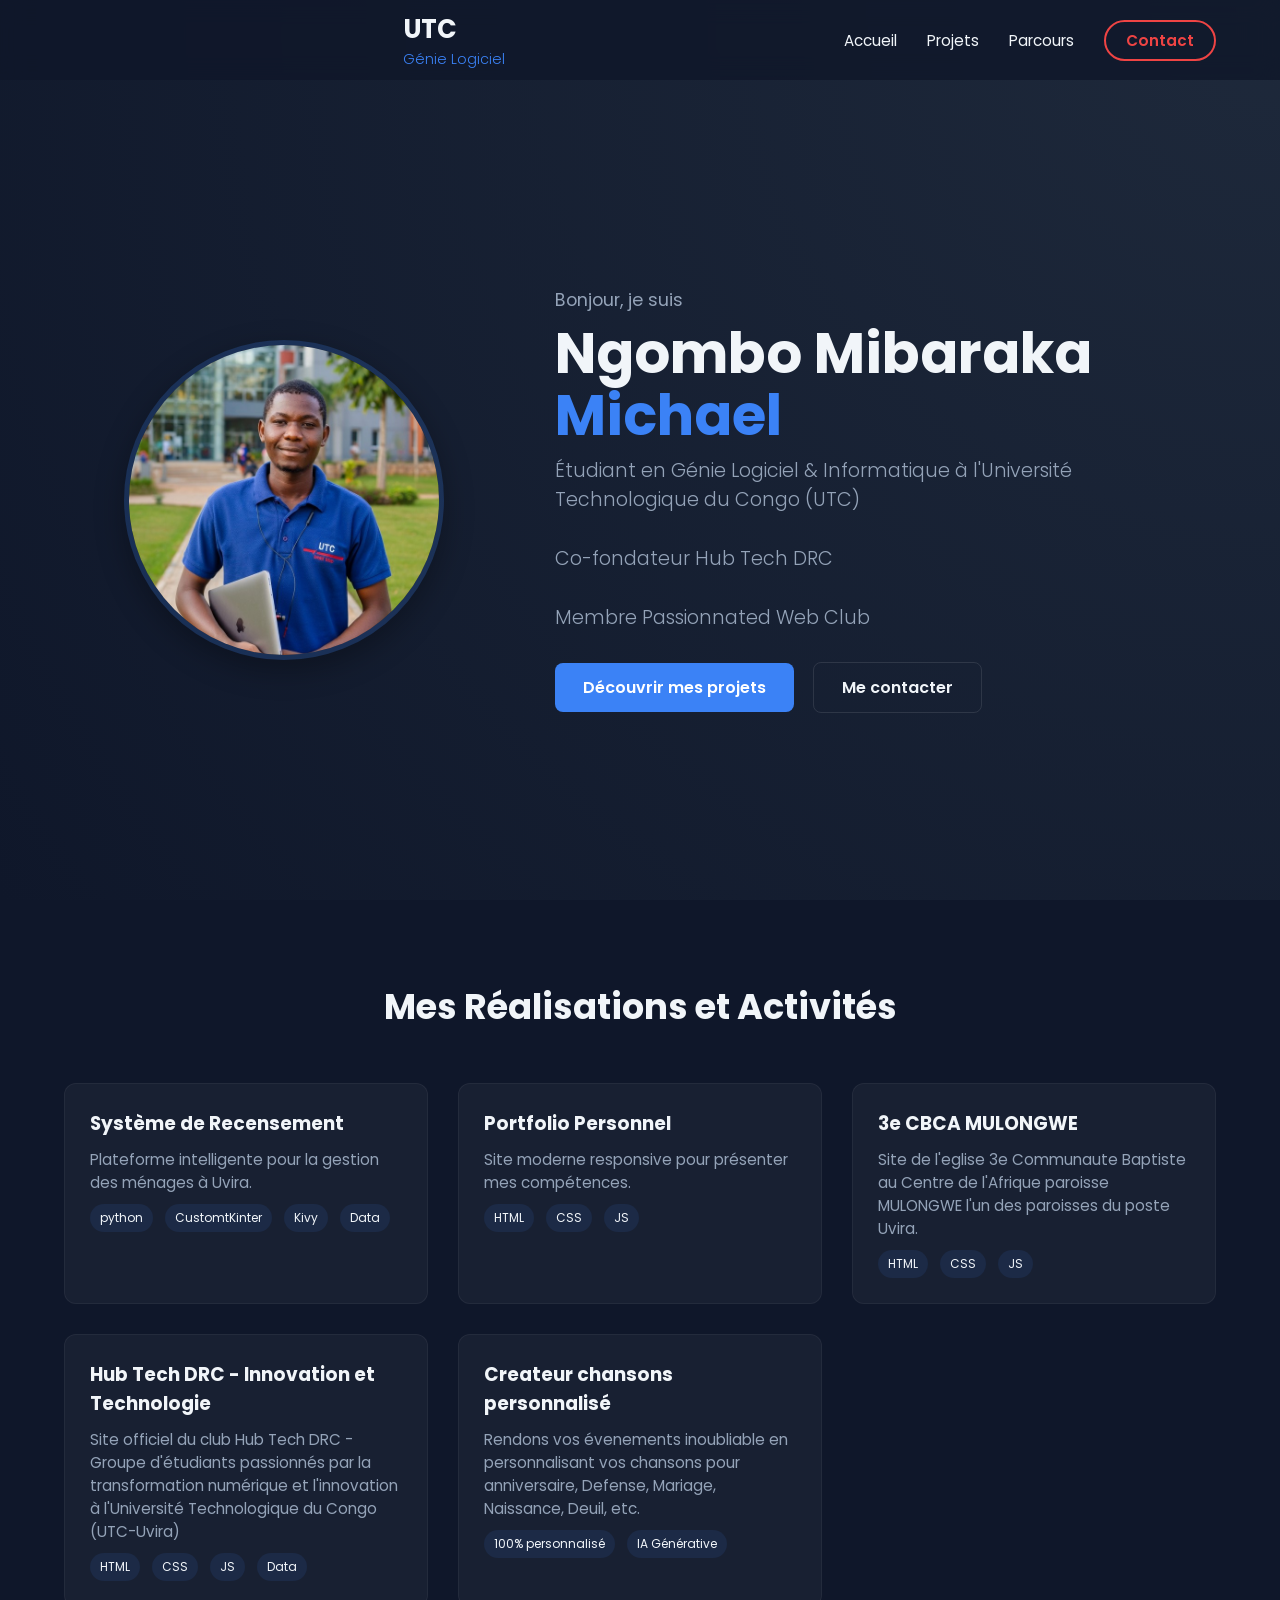
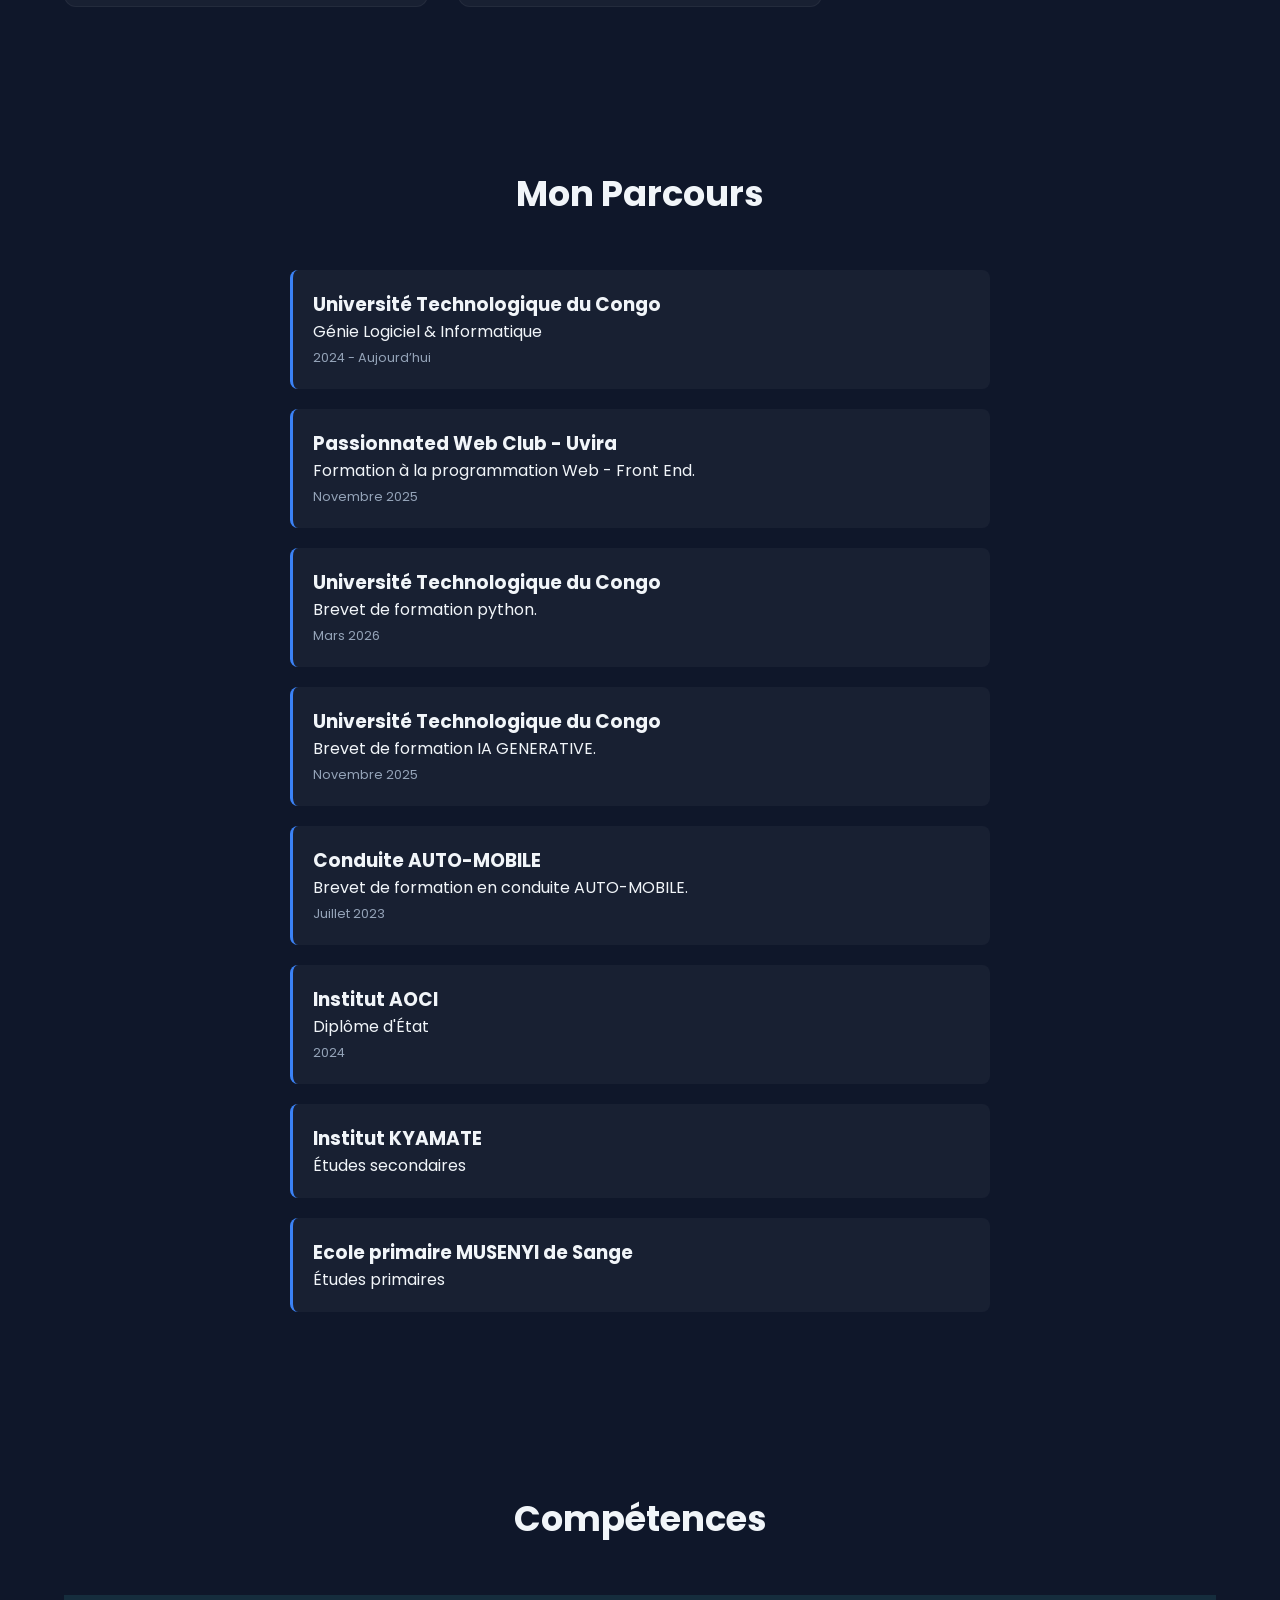
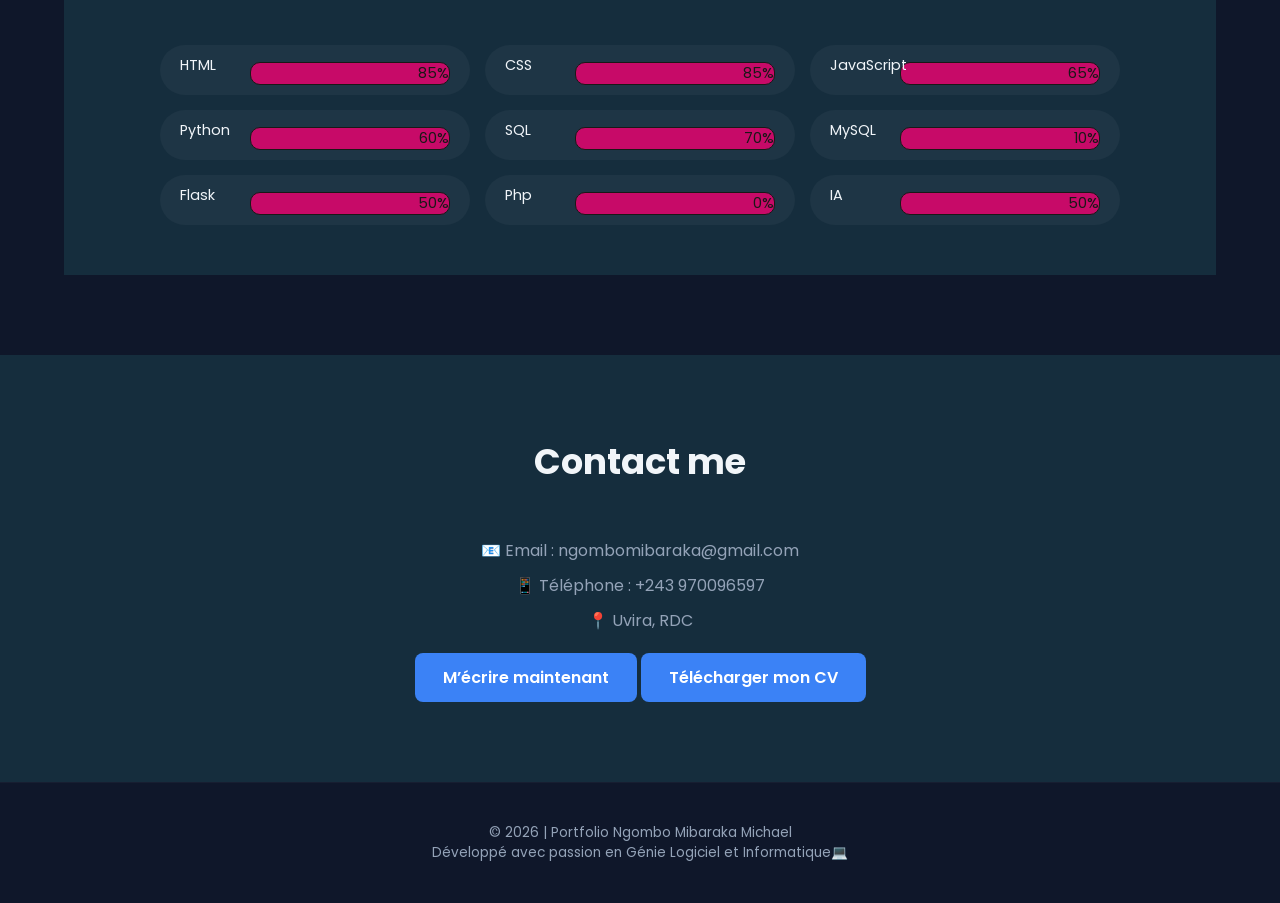
==== index.html @ a678a6ec "Premier commit" ====
<!DOCTYPE html>
<html lang="fr">
<head>
    <meta charset="UTF-8">
    <meta name="viewport" content="width=device-width, initial-scale=1.0">
    <title>Portfolio | Ngombo Mibaraka Michael</title>
    <link href="https://fonts.googleapis.com/css2?family=Poppins:wght@300;400;600;700&display=swap" rel="stylesheet">
    <link rel="stylesheet" href="style.css">
</head>
<body>

    <nav class="navbar">
        <div class="menu-toggle" id="mobile-menu">
            <span class="bar"></span>
            <span class="bar"></span>
            <span class="bar"></span>
        </div>

        <div class="logo">
            UTC <span class="logo-sub">Génie Logiciel</span>
        </div>

        <ul class="nav-links" id="nav-links">
            <li><a href="#accueil">Accueil</a></li>
            <li><a href="#projets">Projets</a></li>
            <li><a href="#parcours">Parcours</a></li>
            <li><a href="#contact" class="btn-contact-nav">Contact</a></li>
        </ul>
    </nav>

    <header id="accueil" class="hero">
        <div class="hero-container">
            <div class="hero-photo-container">
                <img src="image/image[1].jpg" alt="Ngombo Mibaraka Michael" class="hero-photo">
            </div>
            
            <div class="hero-text">
                <span class="greeting">Bonjour, je suis</span>
                <h1>Ngombo Mibaraka <span class="highlight">Michael</span></h1>
                <p>Étudiant en Génie Logiciel & Informatique à l'Université Technologique du Congo (UTC)</p>
                <p>Co-fondateur Hub Tech DRC</p>
                <p>Membre Passionnated Web Club</p>

                <div class="hero-btns">
                    <a href="#projets" class="btn-primary">Découvrir mes projets</a>
                    <a href="#contact" class="btn-secondary">Me contacter</a>
                </div>
            </div>
        </div>
    </header>

        <!-- Main ou cors des informations personnelle -->
    <main>
        <!-- PROJETS -->
        <section id="projets" class="section">
            <h2 class="section-title">Mes Réalisations et Activités</h2>

            <div class="projects-grid">

                <div class="project-card">
                    <h3>Système de Recensement</h3>
                    <p>Plateforme intelligente pour la gestion des ménages à Uvira.</p>
                    <span class="tag">python</span>
                    <span class="tag">CustomtKinter</span>
                    <span class="tag">Kivy</span>
                    <span class="tag">Data</span>
                </div>

                <div class="project-card">
                    <h3>Portfolio Personnel</h3>
                    <p>Site moderne responsive pour présenter mes compétences.</p>
                    <span class="tag">HTML</span>
                    <span class="tag">CSS</span>
                     <span class="tag">JS</span>
                </div>

                <div class="project-card">
                    <h3>3e CBCA MULONGWE</h3>
                    <p>Site de l'eglise 3e Communaute Baptiste au Centre de l'Afrique paroisse MULONGWE l'un des paroisses du poste Uvira.</p>
                    <span class="tag">HTML</span>
                    <span class="tag">CSS</span>
                    <span class="tag">JS</span>
                </div>

                <div class="project-card">
                    <h3>Hub Tech DRC - Innovation et Technologie</h3>
                    <p>Site officiel du club Hub Tech DRC - Groupe d'étudiants passionnés par la transformation numérique et l'innovation à l'Université Technologique du Congo (UTC-Uvira)</p>
                    <span class="tag">HTML</span>
                    <span class="tag">CSS</span>
                    <span class="tag">JS</span>
                    <span class="tag">Data</span>
                </div>

                <div class="project-card">
                    <h3>Createur chansons personnalisé</h3>
                    <p>Rendons vos évenements inoubliable en personnalisant vos chansons pour anniversaire, Defense, Mariage, Naissance, Deuil, etc.</p>
                    <span class="tag">100% personnalisé</span>
                    <span class="tag">IA Générative</span>
                </div>

            </div>
        </section>

        <!-- PARCOURS -->
        <section id="parcours" class="section">
            <h2 class="section-title">Mon Parcours</h2>

            <div class="timeline">

                <div class="timeline-item">
                    <h3>Université Technologique du Congo</h3>
                    <p>Génie Logiciel & Informatique</p>
                    <span>2024 - Aujourd’hui</span>
                </div>

                <div class="timeline-item">
                    <h3>Passionnated Web Club - Uvira</h3>
                    <p>Formation à la programmation Web - Front End. </p>
                    <span>Novembre 2025</span>
                </div>

                <div class="timeline-item">
                    <h3>Université Technologique du Congo</h3>
                    <p>Brevet de formation python.</p>
                     <span>Mars 2026</span>
                </div>

                <div class="timeline-item">
                    <h3>Université Technologique du Congo</h3>
                    <p>Brevet de formation IA GENERATIVE. </p>
                    <span>Novembre 2025</span>
                </div>

                <div class="timeline-item">
                    <h3>Conduite AUTO-MOBILE</h3>
                    <p>Brevet de formation en conduite AUTO-MOBILE.</p>
                    <span>Juillet 2023</span>
                </div>

                <div class="timeline-item">
                    <h3>Institut AOCI</h3>
                    <p>Diplôme d'État</p>
                    <span>2024</span>
                </div>

                <div class="timeline-item">
                    <h3>Institut KYAMATE</h3>
                    <p>Études secondaires</p>
                </div>

                <div class="timeline-item">
                    <h3>Ecole primaire MUSENYI de Sange</h3>
                    <p>Études primaires</p>
                </div>

            </div>
        </section>

        <!-- COMPETENCES -->
        <section class="section">
            <h2 class="section-title">Compétences</h2>

            <div class="skills-container" style="background-color: #152d3d; padding: 50px;">

                <div class="skill">
                    HTML
                    <p class="pourcent">85%</p>
                </div>
                <div class="skill">
                    CSS
                    <p class="pourcent">85%</p>
                </div>
                <div class="skill">
                    JavaScript
                    <p class="pourcent">65%</p>
                </div>
                <div class="skill">
                    Python
                    <p class="pourcent">60%</p>
                </div>
                <div class="skill">
                    SQL
                    <p class="pourcent">70%</p>
                </div>
                <div class="skill">
                    MySQL
                    <p class="pourcent">10%</p>
                </div>
                <div class="skill">
                    Flask
                    <p class="pourcent">50%</p>
                </div>
                <div class="skill">
                    Php
                    <p class="pourcent">0%</p>
                </div>
                <div class="skill">
                    IA
                    <p class="pourcent">50%</p>
                </div>

            </div>
        </section>

        <!-- CONTACT -->
        <section id="contact" class="section" style="background-color: #152d3d;">
            <h2 class="section-title">Contact me</h2>

            <div class="contact-container">
                <p>📧 Email : ngombomibaraka@gmail.com</p>
                <p>📱 Téléphone : +243 970096597</p>
                <p>📍 Uvira, RDC</p>

                <a href="ngombomibaraka@gmail.com" class="btn-primary">
                    M’écrire maintenant
                </a>
                <a href="#" class="btn-primary" style="margin: 10px 0 0 0;">
                    Télécharger mon CV
                </a>
            </div>
        </section>
    </main>

    <!-- Footer ou les pieds de la page -->
    
    <footer>
        <p>&copy; 2026 | Portfolio Ngombo Mibaraka Michael</p>
        <p>Développé avec passion en Génie Logiciel et Informatique💻</p>
    </footer>

    <script src="script.js">
        
    </script>

</body>
</html>
---- style.css ----
/* Palette de couleurs basée sur le bleu UTC de votre polo */
:root {
    --bg-dark: #0f172a;
    --primary: #3b82f6; /* Bleu vif UTC */
    --accent: #ef4444; /* Rouge UTC */	
    --text-main: #f1f5f9;
    --text-dim: #94a3b8;
    --card-bg: rgba(255, 255, 255, 0.04);
}

* {
    margin: 0;
    padding: 0;
    box-sizing: border-box;
    font-family: 'Poppins', sans-serif;
    scroll-behavior: smooth;
}

body {
    background-color: var(--bg-dark);
    color: var(--text-main);
    overflow-x: hidden;
}

/* --- NAVIGATION --- */
.navbar {
    display: flex;
    justify-content: space-between;
    align-items: center;
    padding: 20px 5%;
    background: rgba(15, 23, 42, 0.8);
    backdrop-filter: blur(12px);
    position: fixed;
    width: 100%;
    z-index: 1000;
    height: 80px;
}

.logo { 
    font-size: 1.6rem; 
    font-weight: 700; 
}
.logo-sub { 
    color: var(--primary); 
    font-size: 0.9rem; font-weight: 300; 
    display: block; 
}

.nav-links { 
    display: flex; 
    list-style: none; 
    gap: 30px; 
}
.nav-links a { 
    text-decoration: none; 
    color: var(--text-main); 
    font-size: 0.95rem; 
    transition: 0.3s; 
}
.nav-links a:hover { 
    color: var(--primary); 
}

.btn-contact-nav {
    background-color: transparent;
    border: 2px solid var(--accent);
    color: var(--accent) !important;
    padding: 8px 20px;
    border-radius: 50px;
    font-weight: 600;
}
.btn-contact-nav:hover { background-color: var(--accent); color: white !important; }

/* --- HERO SECTION --- */
.hero {
    height: 100vh;
    display: flex;
    align-items: center;
    justify-content: center;
    padding: 100px 5% 0 5%;
    background: radial-gradient(circle at top right, #1e293b, #0f172a);
}

.hero-container {
    display: flex;
    align-items: center;
    justify-content: space-between;
    gap: 50px;
    width: 100%;
    max-width: 1200px;
}

/* STYLE DE VOTRE PHOTO */
.hero-photo-container {
    flex: 1;
    display: flex;
    justify-content: center;
}

.hero-photo {
    width: 250px;
    height: 250px;
    border-radius: 50%; /* Image ronde */
    object-fit: cover; /* Recadre l'image correctement */
    border: 5px solid rgba(59, 130, 246, 0.2); /* Bordure bleu translucide */
    box-shadow: 0 10px 30px rgba(0, 0, 0, 0.3);
}

.hero-text { flex: 1.5; text-align: left; }
.greeting { color: var(--text-dim); font-size: 1.1rem; }
.hero h1 { font-size: 3rem; margin: 10px 0; line-height: 1.1; }
.highlight { color: var(--primary); }
.hero p { font-size: 1.2rem; color: var(--text-dim); margin-bottom: 30px; font-weight: 300; }

.btn-primary, .btn-secondary {
    padding: 12px 28px;
    border-radius: 8px;
    text-decoration: none;
    font-weight: 600;
    transition: 0.3s ease;
    display: inline-block;
}

.btn-primary { 
    background-color: var(--primary); 
    color: white; 
}
.btn-secondary { 
    border: 1px solid rgba(255, 255, 255, 0.1); 
    color: var(--text-main); 
    margin-left: 15px; 
}
/* Pour survoler le bouton */
.btn-primary:hover { 
    opacity: 0.9; 
    transform: translateY(-2px); 
}
.btn-secondary:hover{
    opacity: 0.9;
    transform: translateX(10px);
    background-color: #c70a68;
}

/* --- SECTION PROJETS --- */
.section { 
    padding: 80px 5%; 
}
.section-title { 
    text-align: center; 
    font-size: 2.2rem; 
    margin-bottom: 50px; 
}
.pourcent{
    border: 1px solid;
    color: #1a1817;
    background-color: #c70a68;
    text-align: end;
    border-radius: 10px;
    width: 200px;
    margin: -14px 0 0 70px;
}

.projects-grid { 
    display: grid; 
    gap: 30px; 
    grid-template-columns: repeat(auto-fit, minmax(300px, 1fr)); 
}

/* --- MEDIA QUERIES --- */

/* Ordinateur portable / Bureau (1024px +) */
@media screen and (min-width: 1024px) {
    .hero-photo { 
        width: 320px; 
        height: 320px; 
    }
    .hero h1 { 
        font-size: 3.5rem; 
    }
}

/* Mobile (max 768px) */
@media screen and (max-width: 768px) {
    .menu-toggle { 
        display: flex; 
        flex-direction: column; 
        gap: 5px; cursor: pointer; 
        order: -1; 
    } /* Hamburger à GAUCHE */
    .bar { 
        width: 25px; 
        height: 3px; 
        background-color: var(--primary); 
        transition: 0.3s; 
    }

    /* Animation Hamburger */
    .menu-toggle.is-active .bar:nth-child(2) { 
        opacity: 0; 
    }
    .menu-toggle.is-active .bar:nth-child(1) { 
        transform: translateY(8px) rotate(45deg); 
    }
    .menu-toggle.is-active .bar:nth-child(3) { 
        transform: translateY(-8px) rotate(-45deg); 
    }

    .nav-links {
        position: fixed;
        left: -100%; /* Cache le menu à gauche */
        top: 80px;
        flex-direction: column;
        background: rgba(15, 23, 42, 0.98);
        backdrop-filter: blur(15px);
        width: 80%;
        height: calc(100vh - 80px);
        padding: 50px;
        transition: 0.5s ease-in-out;
    }

    .nav-links.active { 
        left: 0; 
    }
    .nav-links li { 
        margin: 15px 0; 
    }
    .btn-contact-nav {
         border-radius: 8px; 
         width: 100%; 
        }

    /* Hero Responsive */
    .hero { 
        height: auto; 
        padding: 120px 5% 80px 5%; 
    }
    .hero-container { 
        flex-direction: column; 
        text-align: center; 
    }
    .hero-text { 
        text-align: center; 
    }
    .hero-photo { 
        width: 180px; 
        height: 180px; 
    }
    .hero h1 { 
        font-size: 2.2rem; 
    }
    .hero-btns { 
        display: flex; 
        flex-direction: column; 
        gap: 15px; 
    }
    .btn-secondary { 
        margin-left: 0; 
    }
}


/* --- PROJECTS --- */
.project-card {
    background: var(--card-bg);
    padding: 25px;
    border-radius: 12px;
    transition: 0.3s;
    border: 1px solid rgba(255,255,255,0.05);
}

.project-card:hover {
    transform: translateY(-5px);
    border-color: var(--primary);
}

.project-card h3 {
    margin-bottom: 10px;
}

.project-card p {
    color: var(--text-dim);
    font-size: 0.95rem;
}

.tag {
    display: inline-block;
    margin-top: 10px;
    margin-right: 8px;
    padding: 5px 10px;
    font-size: 0.75rem;
    background: rgba(59,130,246,0.1);
    border-radius: 20px;
}

/* --- TIMELINE --- */
.timeline {
    max-width: 700px;
    margin: auto;
}

.timeline-item {
    background: var(--card-bg);
    padding: 20px;
    border-left: 3px solid var(--primary);
    margin-bottom: 20px;
    border-radius: 8px;
}

.timeline-item span {
    font-size: 0.8rem;
    color: var(--text-dim);
}

/* --- SKILLS --- */
.skills-container {
    display: flex;
    flex-wrap: wrap;
    gap: 15px;
    justify-content: center;
}

.skill {
    padding: 10px 20px;
    background: var(--card-bg);
    border-radius: 30px;
    font-size: 0.9rem;
}

/* --- CONTACT --- */
.contact-container {
    text-align: center;
}

.contact-container p {
    margin-bottom: 10px;
    color: var(--text-dim);
}


footer { 
    text-align: center; 
    padding: 40px; 
    color: var(--text-dim); 
    border-top: 1px solid rgba(255, 255, 255, 0.03); 
    font-size: 0.85rem; }
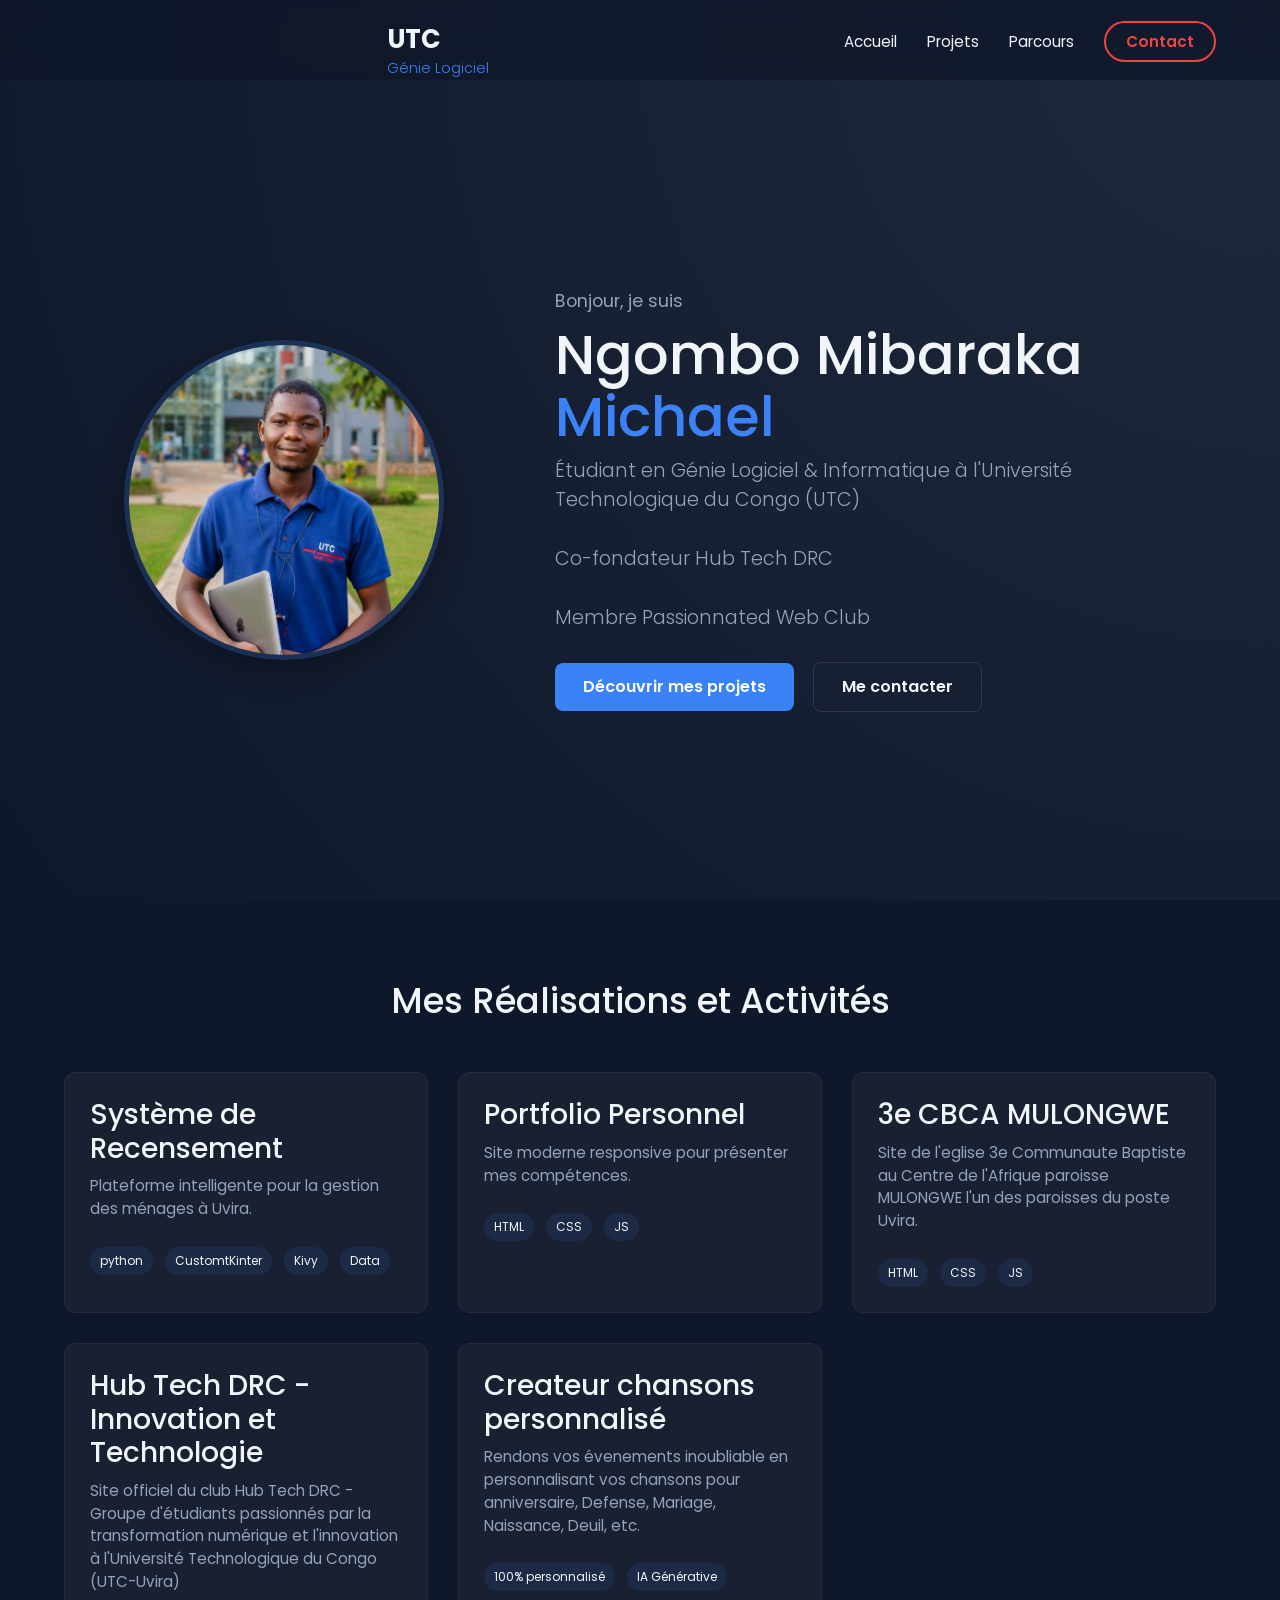
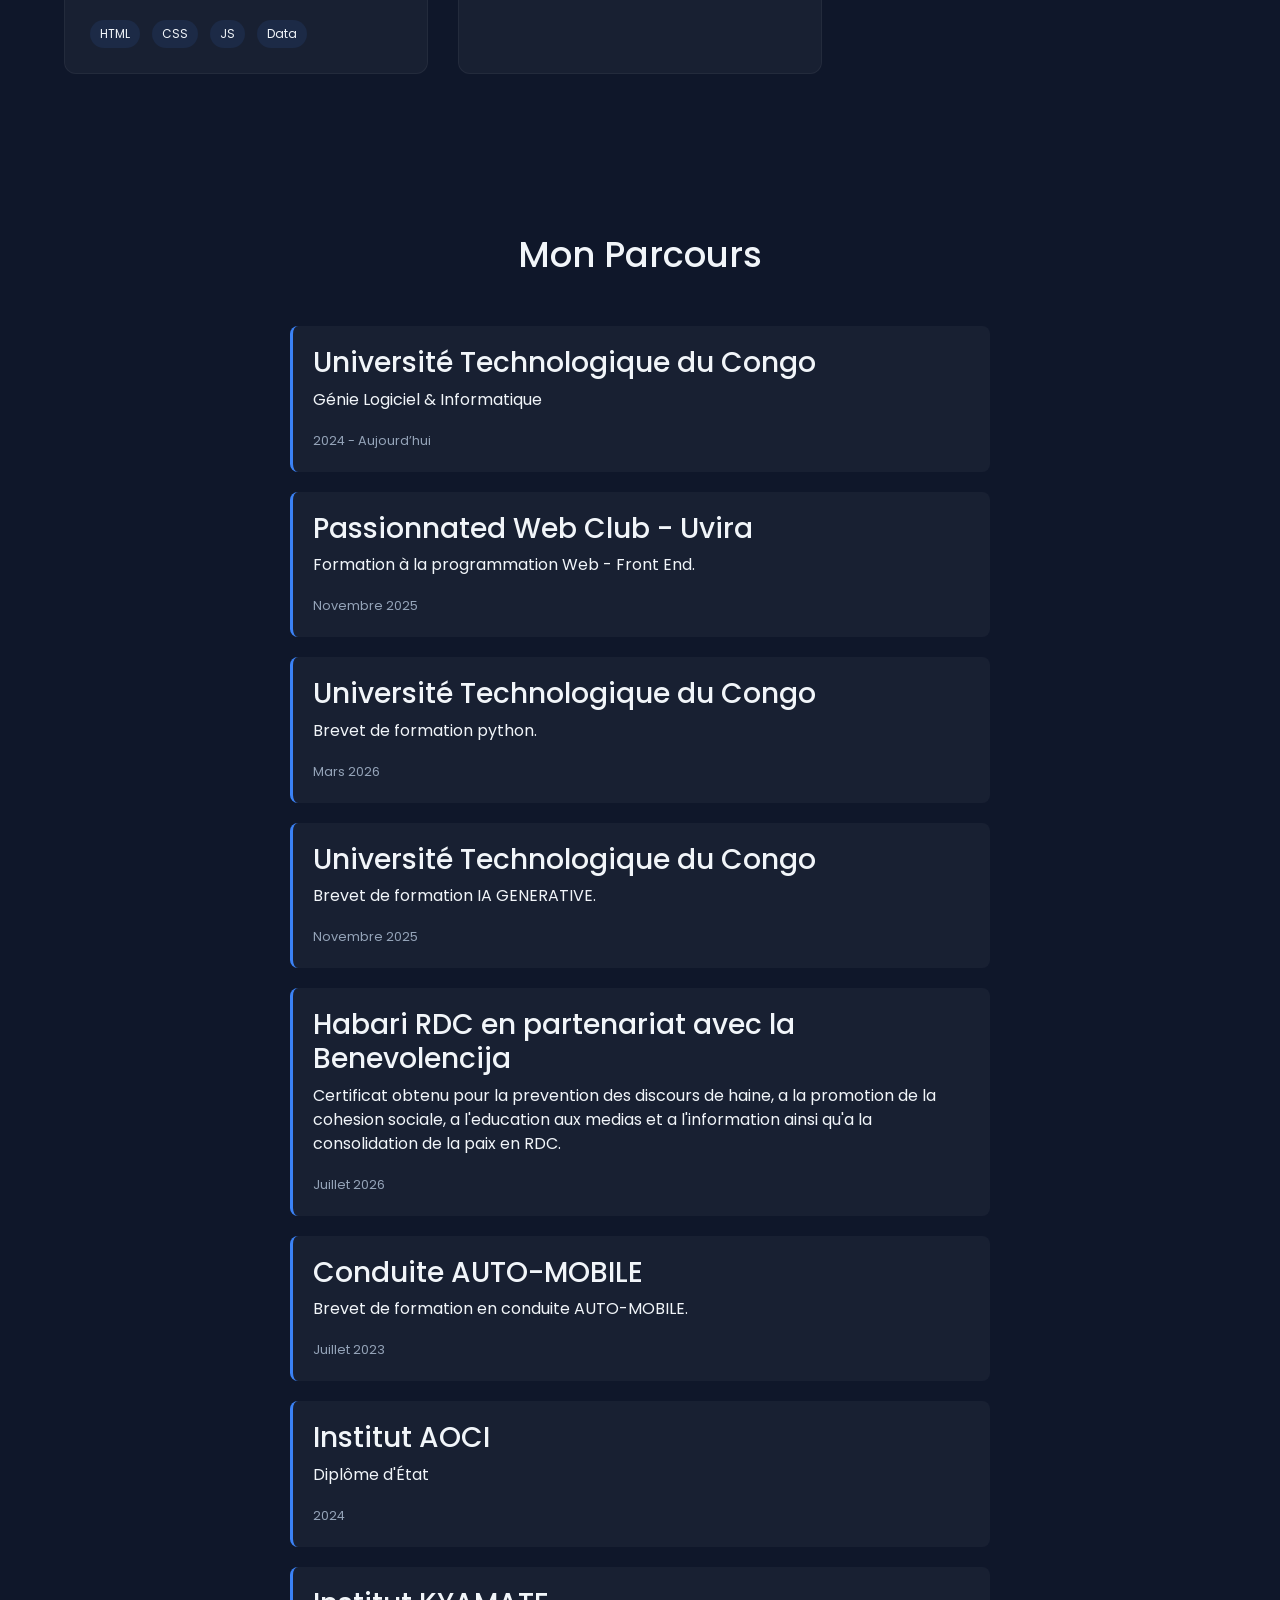
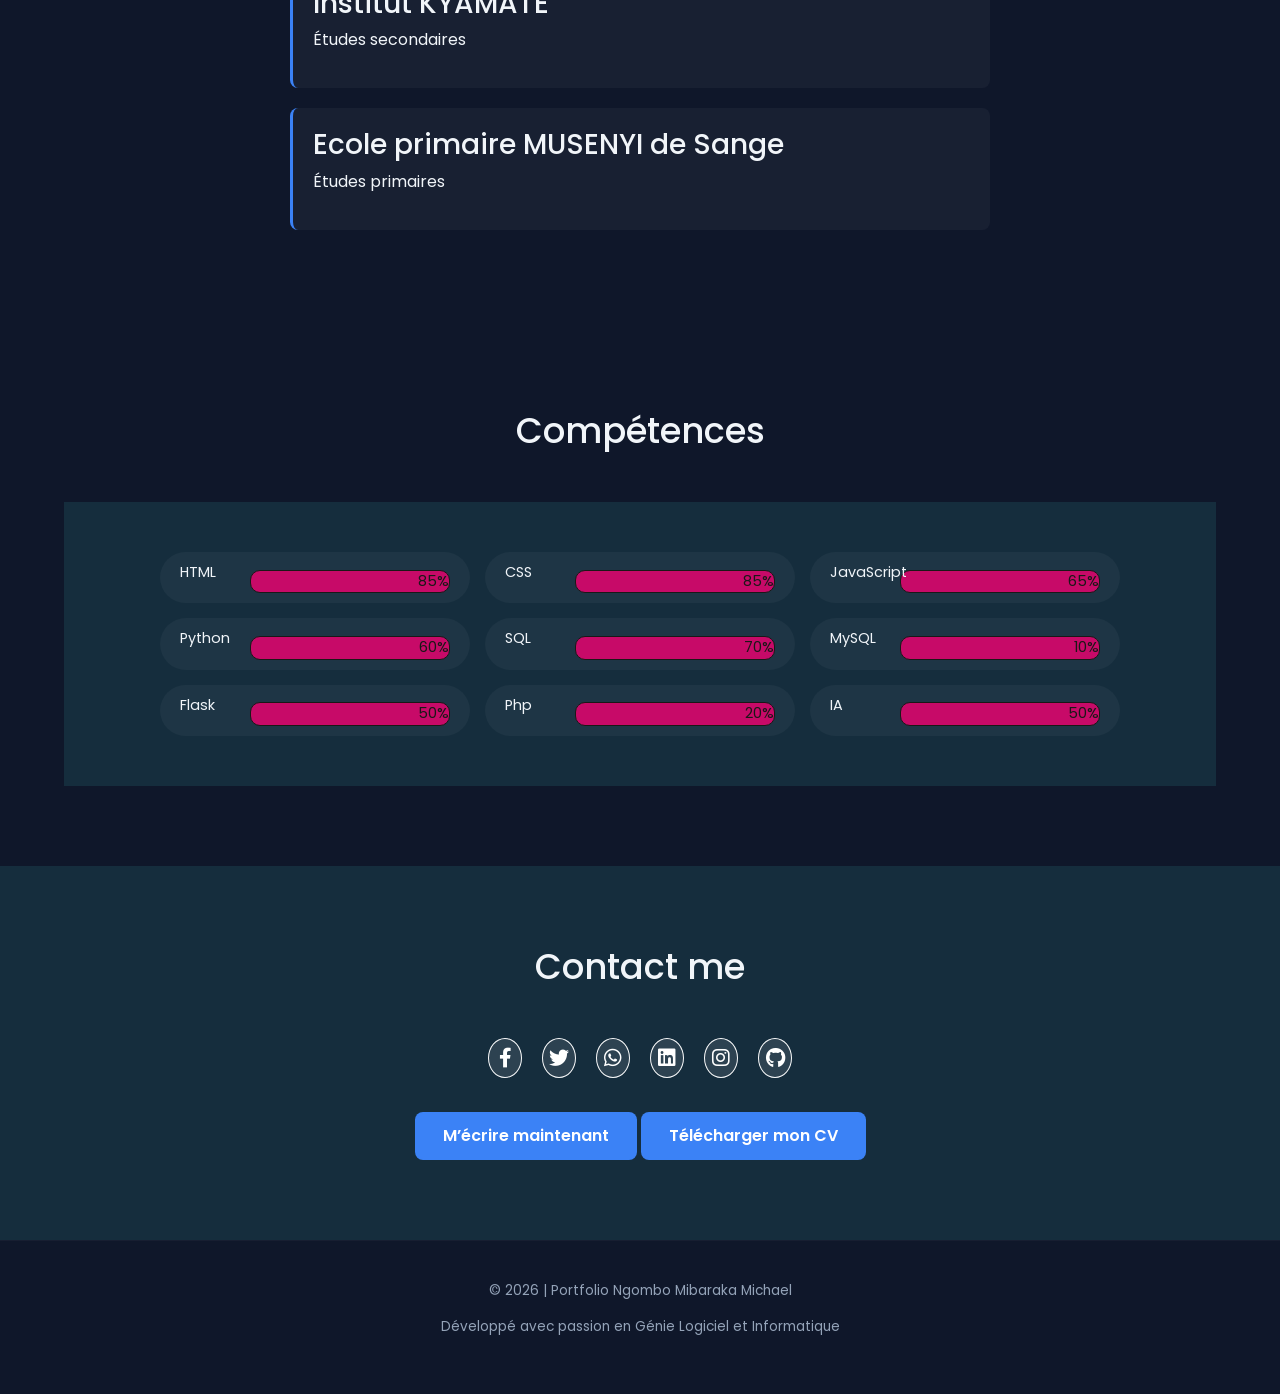
==== commit c3768ada: "amelioration de mon portfolio" ====
--- a/index.html
+++ b/index.html
@@ -1,236 +1,254 @@
-<!DOCTYPE html>
-<html lang="fr">
-<head>
-    <meta charset="UTF-8">
-    <meta name="viewport" content="width=device-width, initial-scale=1.0">
-    <title>Portfolio | Ngombo Mibaraka Michael</title>
-    <link href="https://fonts.googleapis.com/css2?family=Poppins:wght@300;400;600;700&display=swap" rel="stylesheet">
-    <link rel="stylesheet" href="style.css">
-</head>
-<body>
-
-    <nav class="navbar">
-        <div class="menu-toggle" id="mobile-menu">
-            <span class="bar"></span>
-            <span class="bar"></span>
-            <span class="bar"></span>
-        </div>
-
-        <div class="logo">
-            UTC <span class="logo-sub">Génie Logiciel</span>
-        </div>
-
-        <ul class="nav-links" id="nav-links">
-            <li><a href="#accueil">Accueil</a></li>
-            <li><a href="#projets">Projets</a></li>
-            <li><a href="#parcours">Parcours</a></li>
-            <li><a href="#contact" class="btn-contact-nav">Contact</a></li>
-        </ul>
-    </nav>
-
-    <header id="accueil" class="hero">
-        <div class="hero-container">
-            <div class="hero-photo-container">
-                <img src="image/image[1].jpg" alt="Ngombo Mibaraka Michael" class="hero-photo">
-            </div>
-            
-            <div class="hero-text">
-                <span class="greeting">Bonjour, je suis</span>
-                <h1>Ngombo Mibaraka <span class="highlight">Michael</span></h1>
-                <p>Étudiant en Génie Logiciel & Informatique à l'Université Technologique du Congo (UTC)</p>
-                <p>Co-fondateur Hub Tech DRC</p>
-                <p>Membre Passionnated Web Club</p>
-
-                <div class="hero-btns">
-                    <a href="#projets" class="btn-primary">Découvrir mes projets</a>
-                    <a href="#contact" class="btn-secondary">Me contacter</a>
-                </div>
-            </div>
-        </div>
-    </header>
-
-        <!-- Main ou cors des informations personnelle -->
-    <main>
-        <!-- PROJETS -->
-        <section id="projets" class="section">
-            <h2 class="section-title">Mes Réalisations et Activités</h2>
-
-            <div class="projects-grid">
-
-                <div class="project-card">
-                    <h3>Système de Recensement</h3>
-                    <p>Plateforme intelligente pour la gestion des ménages à Uvira.</p>
-                    <span class="tag">python</span>
-                    <span class="tag">CustomtKinter</span>
-                    <span class="tag">Kivy</span>
-                    <span class="tag">Data</span>
-                </div>
-
-                <div class="project-card">
-                    <h3>Portfolio Personnel</h3>
-                    <p>Site moderne responsive pour présenter mes compétences.</p>
-                    <span class="tag">HTML</span>
-                    <span class="tag">CSS</span>
-                     <span class="tag">JS</span>
-                </div>
-
-                <div class="project-card">
-                    <h3>3e CBCA MULONGWE</h3>
-                    <p>Site de l'eglise 3e Communaute Baptiste au Centre de l'Afrique paroisse MULONGWE l'un des paroisses du poste Uvira.</p>
-                    <span class="tag">HTML</span>
-                    <span class="tag">CSS</span>
-                    <span class="tag">JS</span>
-                </div>
-
-                <div class="project-card">
-                    <h3>Hub Tech DRC - Innovation et Technologie</h3>
-                    <p>Site officiel du club Hub Tech DRC - Groupe d'étudiants passionnés par la transformation numérique et l'innovation à l'Université Technologique du Congo (UTC-Uvira)</p>
-                    <span class="tag">HTML</span>
-                    <span class="tag">CSS</span>
-                    <span class="tag">JS</span>
-                    <span class="tag">Data</span>
-                </div>
-
-                <div class="project-card">
-                    <h3>Createur chansons personnalisé</h3>
-                    <p>Rendons vos évenements inoubliable en personnalisant vos chansons pour anniversaire, Defense, Mariage, Naissance, Deuil, etc.</p>
-                    <span class="tag">100% personnalisé</span>
-                    <span class="tag">IA Générative</span>
-                </div>
-
-            </div>
-        </section>
-
-        <!-- PARCOURS -->
-        <section id="parcours" class="section">
-            <h2 class="section-title">Mon Parcours</h2>
-
-            <div class="timeline">
-
-                <div class="timeline-item">
-                    <h3>Université Technologique du Congo</h3>
-                    <p>Génie Logiciel & Informatique</p>
-                    <span>2024 - Aujourd’hui</span>
-                </div>
-
-                <div class="timeline-item">
-                    <h3>Passionnated Web Club - Uvira</h3>
-                    <p>Formation à la programmation Web - Front End. </p>
-                    <span>Novembre 2025</span>
-                </div>
-
-                <div class="timeline-item">
-                    <h3>Université Technologique du Congo</h3>
-                    <p>Brevet de formation python.</p>
-                     <span>Mars 2026</span>
-                </div>
-
-                <div class="timeline-item">
-                    <h3>Université Technologique du Congo</h3>
-                    <p>Brevet de formation IA GENERATIVE. </p>
-                    <span>Novembre 2025</span>
-                </div>
-
-                <div class="timeline-item">
-                    <h3>Conduite AUTO-MOBILE</h3>
-                    <p>Brevet de formation en conduite AUTO-MOBILE.</p>
-                    <span>Juillet 2023</span>
-                </div>
-
-                <div class="timeline-item">
-                    <h3>Institut AOCI</h3>
-                    <p>Diplôme d'État</p>
-                    <span>2024</span>
-                </div>
-
-                <div class="timeline-item">
-                    <h3>Institut KYAMATE</h3>
-                    <p>Études secondaires</p>
-                </div>
-
-                <div class="timeline-item">
-                    <h3>Ecole primaire MUSENYI de Sange</h3>
-                    <p>Études primaires</p>
-                </div>
-
-            </div>
-        </section>
-
-        <!-- COMPETENCES -->
-        <section class="section">
-            <h2 class="section-title">Compétences</h2>
-
-            <div class="skills-container" style="background-color: #152d3d; padding: 50px;">
-
-                <div class="skill">
-                    HTML
-                    <p class="pourcent">85%</p>
-                </div>
-                <div class="skill">
-                    CSS
-                    <p class="pourcent">85%</p>
-                </div>
-                <div class="skill">
-                    JavaScript
-                    <p class="pourcent">65%</p>
-                </div>
-                <div class="skill">
-                    Python
-                    <p class="pourcent">60%</p>
-                </div>
-                <div class="skill">
-                    SQL
-                    <p class="pourcent">70%</p>
-                </div>
-                <div class="skill">
-                    MySQL
-                    <p class="pourcent">10%</p>
-                </div>
-                <div class="skill">
-                    Flask
-                    <p class="pourcent">50%</p>
-                </div>
-                <div class="skill">
-                    Php
-                    <p class="pourcent">0%</p>
-                </div>
-                <div class="skill">
-                    IA
-                    <p class="pourcent">50%</p>
-                </div>
-
-            </div>
-        </section>
-
-        <!-- CONTACT -->
-        <section id="contact" class="section" style="background-color: #152d3d;">
-            <h2 class="section-title">Contact me</h2>
-
-            <div class="contact-container">
-                <p>📧 Email : ngombomibaraka@gmail.com</p>
-                <p>📱 Téléphone : +243 970096597</p>
-                <p>📍 Uvira, RDC</p>
-
-                <a href="ngombomibaraka@gmail.com" class="btn-primary">
-                    M’écrire maintenant
-                </a>
-                <a href="#" class="btn-primary" style="margin: 10px 0 0 0;">
-                    Télécharger mon CV
-                </a>
-            </div>
-        </section>
-    </main>
-
-    <!-- Footer ou les pieds de la page -->
-    
-    <footer>
-        <p>&copy; 2026 | Portfolio Ngombo Mibaraka Michael</p>
-        <p>Développé avec passion en Génie Logiciel et Informatique💻</p>
-    </footer>
-
-    <script src="script.js">
-        
-    </script>
-
-</body>
+<!DOCTYPE html>
+<html lang="fr">
+<head>
+    <meta charset="UTF-8">
+    <meta name="viewport" content="width=device-width, initial-scale=1.0">
+    <title>Portfolio | Ngombo Mibaraka Michael</title>
+    <link href="https://cdn.jsdelivr.net/npm/bootstrap@5.3.0-alpha1/dist/css/bootstrap.min.css" rel="stylesheet">
+    <link rel="stylesheet" href="https://cdnjs.cloudflare.com/ajax/libs/font-awesome/6.0.0-beta3/css/all.min.css">
+    <link href="https://fonts.googleapis.com/css2?family=Poppins:wght@300;400;600;700&display=swap" rel="stylesheet">
+    <link rel="stylesheet" href="style.css">
+</head>
+<body>
+
+    <nav class="navbar">
+        <div class="menu-toggle" id="mobile-menu">
+            <span class="bar"></span>
+            <span class="bar"></span>
+            <span class="bar"></span>
+        </div>
+
+        <div class="logo">
+            UTC <span class="logo-sub">Génie Logiciel</span>
+        </div>
+
+        <ul class="nav-links" id="nav-links">
+            <li><a href="#accueil">Accueil</a></li>
+            <li><a href="#projets">Projets</a></li>
+            <li><a href="#parcours">Parcours</a></li>
+            <li><a href="#contact" class="btn-contact-nav">Contact</a></li>
+        </ul>
+    </nav>
+
+    <header id="accueil" class="hero">
+        <div class="hero-container">
+            <div class="hero-photo-container">
+                <img src="image/image[1].jpg" alt="Ngombo Mibaraka Michael" class="hero-photo">
+            </div>
+            
+            <div class="hero-text">
+                <span class="greeting">Bonjour, je suis</span>
+                <h1>Ngombo Mibaraka <span class="highlight">Michael</span></h1>
+                <p>Étudiant en Génie Logiciel & Informatique à l'Université Technologique du Congo (UTC)</p>
+                <p>Co-fondateur Hub Tech DRC</p>
+                <p>Membre Passionnated Web Club</p>
+
+                <div class="hero-btns">
+                    <a href="#projets" class="btn-primary">Découvrir mes projets</a>
+                    <a href="#contact" class="btn-secondary">Me contacter</a>
+                </div>
+            </div>
+        </div>
+    </header>
+
+        <!-- Main ou cors des informations personnelle -->
+    <main>
+        <!-- PROJETS -->
+        <section id="projets" class="section">
+            <h2 class="section-title">Mes Réalisations et Activités</h2>
+
+            <div class="projects-grid">
+
+                <div class="project-card">
+                    <h3>Système de Recensement</h3>
+                    <p>Plateforme intelligente pour la gestion des ménages à Uvira.</p>
+                    <span class="tag">python</span>
+                    <span class="tag">CustomtKinter</span>
+                    <span class="tag">Kivy</span>
+                    <span class="tag">Data</span>
+                </div>
+
+                <div class="project-card">
+                    <h3>Portfolio Personnel</h3>
+                    <p>Site moderne responsive pour présenter mes compétences.</p>
+                    <span class="tag">HTML</span>
+                    <span class="tag">CSS</span>
+                     <span class="tag">JS</span>
+                </div>
+
+                <div class="project-card">
+                    <h3>3e CBCA MULONGWE</h3>
+                    <p>Site de l'eglise 3e Communaute Baptiste au Centre de l'Afrique paroisse MULONGWE l'un des paroisses du poste Uvira.</p>
+                    <span class="tag">HTML</span>
+                    <span class="tag">CSS</span>
+                    <span class="tag">JS</span>
+                </div>
+
+                <div class="project-card">
+                    <h3>Hub Tech DRC - Innovation et Technologie</h3>
+                    <p>Site officiel du club Hub Tech DRC - Groupe d'étudiants passionnés par la transformation numérique et l'innovation à l'Université Technologique du Congo (UTC-Uvira)</p>
+                    <span class="tag">HTML</span>
+                    <span class="tag">CSS</span>
+                    <span class="tag">JS</span>
+                    <span class="tag">Data</span>
+                </div>
+
+                <div class="project-card">
+                    <h3>Createur chansons personnalisé</h3>
+                    <p>Rendons vos évenements inoubliable en personnalisant vos chansons pour anniversaire, Defense, Mariage, Naissance, Deuil, etc.</p>
+                    <span class="tag">100% personnalisé</span>
+                    <span class="tag">IA Générative</span>
+                </div>
+
+            </div>
+        </section>
+
+        <!-- PARCOURS -->
+        <section id="parcours" class="section">
+            <h2 class="section-title">Mon Parcours</h2>
+
+            <div class="timeline">
+
+                <div class="timeline-item">
+                    <h3>Université Technologique du Congo</h3>
+                    <p>Génie Logiciel & Informatique</p>
+                    <span>2024 - Aujourd’hui</span>
+                </div>
+
+                <div class="timeline-item">
+                    <h3>Passionnated Web Club - Uvira</h3>
+                    <p>Formation à la programmation Web - Front End. </p>
+                    <span>Novembre 2025</span>
+                </div>
+
+                <div class="timeline-item">
+                    <h3>Université Technologique du Congo</h3>
+                    <p>Brevet de formation python.</p>
+                     <span>Mars 2026</span>
+                </div>
+
+                <div class="timeline-item">
+                    <h3>Université Technologique du Congo</h3>
+                    <p>Brevet de formation IA GENERATIVE. </p>
+                    <span>Novembre 2025</span>
+                </div>
+
+                <div class="timeline-item">
+                    <h3>Habari RDC en partenariat avec la Benevolencija</h3>
+                    <p> Certificat obtenu pour la prevention des discours de haine, a la promotion de la cohesion sociale, a l'education aux medias et a l'information ainsi qu'a la consolidation de la paix en RDC.</p>
+                    <span>Juillet 2026</span>
+                </div>
+
+                <div class="timeline-item">
+                    <h3>Conduite AUTO-MOBILE</h3>
+                    <p>Brevet de formation en conduite AUTO-MOBILE.</p>
+                    <span>Juillet 2023</span>
+                </div>
+
+                <div class="timeline-item">
+                    <h3>Institut AOCI</h3>
+                    <p>Diplôme d'État</p>
+                    <span>2024</span>
+                </div>
+                
+
+                <div class="timeline-item">
+                    <h3>Institut KYAMATE</h3>
+                    <p>Études secondaires</p>
+                </div>
+
+                <div class="timeline-item">
+                    <h3>Ecole primaire MUSENYI de Sange</h3>
+                    <p>Études primaires</p>
+                </div>
+
+            </div>
+        </section>
+
+        <!-- COMPETENCES -->
+        <section class="section">
+            <h2 class="section-title">Compétences</h2>
+
+            <div class="skills-container" style="background-color: #152d3d; padding: 50px;">
+
+                <div class="skill">
+                    HTML
+                    <p class="pourcent">85%</p>
+                </div>
+                <div class="skill">
+                    CSS
+                    <p class="pourcent">85%</p>
+                </div>
+                <div class="skill">
+                    JavaScript
+                    <p class="pourcent">65%</p>
+                </div>
+                <div class="skill">
+                    Python
+                    <p class="pourcent">60%</p>
+                </div>
+                <div class="skill">
+                    SQL
+                    <p class="pourcent">70%</p>
+                </div>
+                <div class="skill">
+                    MySQL
+                    <p class="pourcent">10%</p>
+                </div>
+                <div class="skill">
+                    Flask
+                    <p class="pourcent">50%</p>
+                </div>
+                <div class="skill">
+                    Php
+                    <p class="pourcent">20%</p>
+                </div>
+                <div class="skill">
+                    IA
+                    <p class="pourcent">50%</p>
+                </div>
+
+            </div>
+        </section>
+
+        <!-- CONTACT -->
+        <section id="contact" class="section" style="background-color: #152d3d;">
+            <h2 class="section-title">Contact me</h2>
+
+            <div class="contact-container">
+                
+                <div class="footer-social">
+                    <a href="https://www.facebook.com/profile.php?id=61588190810548" class="btn btn-outline-light btn-lg rounded-circle mx-2"><i class="fab fa-facebook-f" ></i></a>
+                    <a href="https://youtube.com/@hubtechdrc?si=TBOERxqZ5r6x81qi" class="btn btn-outline-light btn-lg rounded-circle mx-2"><i class="fab fa-twitter"></i></a>
+                    <a href="https://chat.whatsapp.com/GgwyBeBTqSu8wBcDb2ZMI4?mode=gi_t" class="btn btn-outline-light btn-lg rounded-circle mx-2"><i class="fab fa-whatsapp"></i></a>
+                    <a href="https://chat.whatsapp.com/GgwyBeBTqSu8wBcDb2ZMI4?mode=gi_t" class="btn btn-outline-light btn-lg rounded-circle mx-2"><i class="fab fa-linkedin"></i></a>
+                    <a href="https://chat.whatsapp.com/GgwyBeBTqSu8wBcDb2ZMI4?mode=gi_t" class="btn btn-outline-light btn-lg rounded-circle mx-2"><i class="fab fa-instagram"></i></a>
+                    <a href="" class="btn btn-outline-light btn-lg rounded-circle mx-2"><i class="fab fa-github"></i></a>
+                </div><br>
+                
+
+                <a href="ngombomibaraka@gmail.com" class="btn-primary">
+                    M’écrire maintenant
+                </a>
+                <a href="#" class="btn-primary" style="margin: 10px 0 0 0;">
+                    Télécharger mon CV
+                </a>
+                
+            </div>
+
+        </section>
+    </main>
+
+    <!-- Footer ou les pieds de la page -->
+    
+    <footer>
+        <p>&copy; 2026 | Portfolio Ngombo Mibaraka Michael</p>
+        <p>Développé avec passion en Génie Logiciel et Informatique</p>
+    </footer>
+
+    <script src="script.js">
+        
+    </script>
+
+</body>
 </html>
--- a/style.css
+++ b/style.css
@@ -1,345 +1,365 @@
-/* Palette de couleurs basée sur le bleu UTC de votre polo */
-:root {
-    --bg-dark: #0f172a;
-    --primary: #3b82f6; /* Bleu vif UTC */
-    --accent: #ef4444; /* Rouge UTC */	
-    --text-main: #f1f5f9;
-    --text-dim: #94a3b8;
-    --card-bg: rgba(255, 255, 255, 0.04);
-}
-
-* {
-    margin: 0;
-    padding: 0;
-    box-sizing: border-box;
-    font-family: 'Poppins', sans-serif;
-    scroll-behavior: smooth;
-}
-
-body {
-    background-color: var(--bg-dark);
-    color: var(--text-main);
-    overflow-x: hidden;
-}
-
-/* --- NAVIGATION --- */
-.navbar {
-    display: flex;
-    justify-content: space-between;
-    align-items: center;
-    padding: 20px 5%;
-    background: rgba(15, 23, 42, 0.8);
-    backdrop-filter: blur(12px);
-    position: fixed;
-    width: 100%;
-    z-index: 1000;
-    height: 80px;
-}
-
-.logo { 
-    font-size: 1.6rem; 
-    font-weight: 700; 
-}
-.logo-sub { 
-    color: var(--primary); 
-    font-size: 0.9rem; font-weight: 300; 
-    display: block; 
-}
-
-.nav-links { 
-    display: flex; 
-    list-style: none; 
-    gap: 30px; 
-}
-.nav-links a { 
-    text-decoration: none; 
-    color: var(--text-main); 
-    font-size: 0.95rem; 
-    transition: 0.3s; 
-}
-.nav-links a:hover { 
-    color: var(--primary); 
-}
-
-.btn-contact-nav {
-    background-color: transparent;
-    border: 2px solid var(--accent);
-    color: var(--accent) !important;
-    padding: 8px 20px;
-    border-radius: 50px;
-    font-weight: 600;
-}
-.btn-contact-nav:hover { background-color: var(--accent); color: white !important; }
-
-/* --- HERO SECTION --- */
-.hero {
-    height: 100vh;
-    display: flex;
-    align-items: center;
-    justify-content: center;
-    padding: 100px 5% 0 5%;
-    background: radial-gradient(circle at top right, #1e293b, #0f172a);
-}
-
-.hero-container {
-    display: flex;
-    align-items: center;
-    justify-content: space-between;
-    gap: 50px;
-    width: 100%;
-    max-width: 1200px;
-}
-
-/* STYLE DE VOTRE PHOTO */
-.hero-photo-container {
-    flex: 1;
-    display: flex;
-    justify-content: center;
-}
-
-.hero-photo {
-    width: 250px;
-    height: 250px;
-    border-radius: 50%; /* Image ronde */
-    object-fit: cover; /* Recadre l'image correctement */
-    border: 5px solid rgba(59, 130, 246, 0.2); /* Bordure bleu translucide */
-    box-shadow: 0 10px 30px rgba(0, 0, 0, 0.3);
-}
-
-.hero-text { flex: 1.5; text-align: left; }
-.greeting { color: var(--text-dim); font-size: 1.1rem; }
-.hero h1 { font-size: 3rem; margin: 10px 0; line-height: 1.1; }
-.highlight { color: var(--primary); }
-.hero p { font-size: 1.2rem; color: var(--text-dim); margin-bottom: 30px; font-weight: 300; }
-
-.btn-primary, .btn-secondary {
-    padding: 12px 28px;
-    border-radius: 8px;
-    text-decoration: none;
-    font-weight: 600;
-    transition: 0.3s ease;
-    display: inline-block;
-}
-
-.btn-primary { 
-    background-color: var(--primary); 
-    color: white; 
-}
-.btn-secondary { 
-    border: 1px solid rgba(255, 255, 255, 0.1); 
-    color: var(--text-main); 
-    margin-left: 15px; 
-}
-/* Pour survoler le bouton */
-.btn-primary:hover { 
-    opacity: 0.9; 
-    transform: translateY(-2px); 
-}
-.btn-secondary:hover{
-    opacity: 0.9;
-    transform: translateX(10px);
-    background-color: #c70a68;
-}
-
-/* --- SECTION PROJETS --- */
-.section { 
-    padding: 80px 5%; 
-}
-.section-title { 
-    text-align: center; 
-    font-size: 2.2rem; 
-    margin-bottom: 50px; 
-}
-.pourcent{
-    border: 1px solid;
-    color: #1a1817;
-    background-color: #c70a68;
-    text-align: end;
-    border-radius: 10px;
-    width: 200px;
-    margin: -14px 0 0 70px;
-}
-
-.projects-grid { 
-    display: grid; 
-    gap: 30px; 
-    grid-template-columns: repeat(auto-fit, minmax(300px, 1fr)); 
-}
-
-/* --- MEDIA QUERIES --- */
-
-/* Ordinateur portable / Bureau (1024px +) */
-@media screen and (min-width: 1024px) {
-    .hero-photo { 
-        width: 320px; 
-        height: 320px; 
-    }
-    .hero h1 { 
-        font-size: 3.5rem; 
-    }
-}
-
-/* Mobile (max 768px) */
-@media screen and (max-width: 768px) {
-    .menu-toggle { 
-        display: flex; 
-        flex-direction: column; 
-        gap: 5px; cursor: pointer; 
-        order: -1; 
-    } /* Hamburger à GAUCHE */
-    .bar { 
-        width: 25px; 
-        height: 3px; 
-        background-color: var(--primary); 
-        transition: 0.3s; 
-    }
-
-    /* Animation Hamburger */
-    .menu-toggle.is-active .bar:nth-child(2) { 
-        opacity: 0; 
-    }
-    .menu-toggle.is-active .bar:nth-child(1) { 
-        transform: translateY(8px) rotate(45deg); 
-    }
-    .menu-toggle.is-active .bar:nth-child(3) { 
-        transform: translateY(-8px) rotate(-45deg); 
-    }
-
-    .nav-links {
-        position: fixed;
-        left: -100%; /* Cache le menu à gauche */
-        top: 80px;
-        flex-direction: column;
-        background: rgba(15, 23, 42, 0.98);
-        backdrop-filter: blur(15px);
-        width: 80%;
-        height: calc(100vh - 80px);
-        padding: 50px;
-        transition: 0.5s ease-in-out;
-    }
-
-    .nav-links.active { 
-        left: 0; 
-    }
-    .nav-links li { 
-        margin: 15px 0; 
-    }
-    .btn-contact-nav {
-         border-radius: 8px; 
-         width: 100%; 
-        }
-
-    /* Hero Responsive */
-    .hero { 
-        height: auto; 
-        padding: 120px 5% 80px 5%; 
-    }
-    .hero-container { 
-        flex-direction: column; 
-        text-align: center; 
-    }
-    .hero-text { 
-        text-align: center; 
-    }
-    .hero-photo { 
-        width: 180px; 
-        height: 180px; 
-    }
-    .hero h1 { 
-        font-size: 2.2rem; 
-    }
-    .hero-btns { 
-        display: flex; 
-        flex-direction: column; 
-        gap: 15px; 
-    }
-    .btn-secondary { 
-        margin-left: 0; 
-    }
-}
-
-
-/* --- PROJECTS --- */
-.project-card {
-    background: var(--card-bg);
-    padding: 25px;
-    border-radius: 12px;
-    transition: 0.3s;
-    border: 1px solid rgba(255,255,255,0.05);
-}
-
-.project-card:hover {
-    transform: translateY(-5px);
-    border-color: var(--primary);
-}
-
-.project-card h3 {
-    margin-bottom: 10px;
-}
-
-.project-card p {
-    color: var(--text-dim);
-    font-size: 0.95rem;
-}
-
-.tag {
-    display: inline-block;
-    margin-top: 10px;
-    margin-right: 8px;
-    padding: 5px 10px;
-    font-size: 0.75rem;
-    background: rgba(59,130,246,0.1);
-    border-radius: 20px;
-}
-
-/* --- TIMELINE --- */
-.timeline {
-    max-width: 700px;
-    margin: auto;
-}
-
-.timeline-item {
-    background: var(--card-bg);
-    padding: 20px;
-    border-left: 3px solid var(--primary);
-    margin-bottom: 20px;
-    border-radius: 8px;
-}
-
-.timeline-item span {
-    font-size: 0.8rem;
-    color: var(--text-dim);
-}
-
-/* --- SKILLS --- */
-.skills-container {
-    display: flex;
-    flex-wrap: wrap;
-    gap: 15px;
-    justify-content: center;
-}
-
-.skill {
-    padding: 10px 20px;
-    background: var(--card-bg);
-    border-radius: 30px;
-    font-size: 0.9rem;
-}
-
-/* --- CONTACT --- */
-.contact-container {
-    text-align: center;
-}
-
-.contact-container p {
-    margin-bottom: 10px;
-    color: var(--text-dim);
-}
-
-
-footer { 
-    text-align: center; 
-    padding: 40px; 
-    color: var(--text-dim); 
-    border-top: 1px solid rgba(255, 255, 255, 0.03); 
-    font-size: 0.85rem; }
+/* Palette de couleurs  */
+:root {
+    --bg-dark: #0f172a;
+    --primary: #3b82f6; /* Bleu vif UTC */
+    --accent: #ef4444; /* Rouge UTC */	
+    --text-main: #f1f5f9;
+    --text-dim: #94a3b8;
+    --card-bg: rgba(255, 255, 255, 0.04);
+}
+
+* {
+    margin: 0;
+    padding: 0;
+    box-sizing: border-box;
+    font-family: 'Poppins', sans-serif;
+    scroll-behavior: smooth;
+}
+
+body {
+    background-color: var(--bg-dark);
+    color: var(--text-main);
+    overflow-x: hidden;
+}
+
+/* --- NAVIGATION --- */
+.navbar {
+    display: flex;
+    justify-content: space-between;
+    align-items: center;
+    padding: 20px 5%;
+    background: rgba(15, 23, 42, 0.8);
+    backdrop-filter: blur(12px);
+    position: fixed;
+    width: 100%;
+    z-index: 1000;
+    height: 80px;
+}
+
+.logo { 
+    font-size: 1.6rem; 
+    font-weight: 700; 
+}
+.logo-sub { 
+    color: var(--primary); 
+    font-size: 0.9rem; font-weight: 300; 
+    display: block; 
+}
+
+.nav-links { 
+    display: flex; 
+    list-style: none; 
+    gap: 30px; 
+}
+.nav-links a { 
+    text-decoration: none; 
+    color: var(--text-main); 
+    font-size: 0.95rem; 
+    transition: 0.3s; 
+}
+.nav-links a:hover { 
+    color: var(--primary); 
+}
+
+.btn-contact-nav {
+    background-color: transparent;
+    border: 2px solid var(--accent);
+    color: var(--accent) !important;
+    padding: 8px 20px;
+    border-radius: 50px;
+    font-weight: 600;
+}
+.btn-contact-nav:hover { background-color: var(--accent); color: white !important; }
+
+/* --- HERO SECTION --- */
+.hero {
+    height: 100vh;
+    display: flex;
+    align-items: center;
+    justify-content: center;
+    padding: 100px 5% 0 5%;
+    background: radial-gradient(circle at top right, #1e293b, #0f172a);
+}
+
+.hero-container {
+    display: flex;
+    align-items: center;
+    justify-content: space-between;
+    gap: 50px;
+    width: 100%;
+    max-width: 1200px;
+}
+
+/* STYLE DE VOTRE PHOTO */
+.hero-photo-container {
+    flex: 1;
+    display: flex;
+    justify-content: center;
+}
+
+.hero-photo {
+    width: 250px;
+    height: 250px;
+    border-radius: 50%; /* Image ronde */
+    object-fit: cover; /* Recadre l'image correctement */
+    border: 5px solid rgba(59, 130, 246, 0.2); /* Bordure bleu translucide */
+    box-shadow: 0 10px 30px rgba(0, 0, 0, 0.3);
+}
+
+.hero-text { flex: 1.5; text-align: left; }
+.greeting { color: var(--text-dim); font-size: 1.1rem; }
+.hero h1 { font-size: 3rem; margin: 10px 0; line-height: 1.1; }
+.highlight { color: var(--primary); }
+.hero p { font-size: 1.2rem; color: var(--text-dim); margin-bottom: 30px; font-weight: 300; }
+
+.btn-primary, .btn-secondary {
+    padding: 12px 28px;
+    border-radius: 8px;
+    text-decoration: none;
+    font-weight: 600;
+    transition: 0.3s ease;
+    display: inline-block;
+}
+
+.btn-primary { 
+    background-color: var(--primary); 
+    color: white; 
+}
+.btn-secondary { 
+    border: 1px solid rgba(255, 255, 255, 0.1); 
+    color: var(--text-main); 
+    margin-left: 15px; 
+}
+/* Pour survoler le bouton */
+.btn-primary:hover { 
+    opacity: 0.9; 
+    transform: translateY(-2px); 
+}
+.btn-secondary:hover{
+    opacity: 0.9;
+    transform: translateX(10px);
+    background-color: #c70a68;
+}
+
+/* --- SECTION PROJETS --- */
+.section { 
+    padding: 80px 5%; 
+}
+.section-title { 
+    text-align: center; 
+    font-size: 2.2rem; 
+    margin-bottom: 50px; 
+}
+.pourcent{
+    border: 1px solid;
+    color: #1a1817;
+    background-color: #c70a68;
+    text-align: end;
+    border-radius: 10px;
+    width: 200px;
+    margin: -14px 0 0 70px;
+}
+
+.projects-grid { 
+    display: grid; 
+    gap: 30px; 
+    grid-template-columns: repeat(auto-fit, minmax(300px, 1fr)); 
+}
+
+/* --- MEDIA QUERIES --- */
+
+/* Ordinateur portable / Bureau (1024px +) */
+@media screen and (min-width: 1024px) {
+    .hero-photo { 
+        width: 320px; 
+        height: 320px; 
+    }
+    .hero h1 { 
+        font-size: 3.5rem; 
+    }
+}
+
+/* Mobile (max 768px) */
+@media screen and (max-width: 768px) {
+    .menu-toggle { 
+        display: flex; 
+        flex-direction: column; 
+        gap: 5px; cursor: pointer; 
+        order: -1; 
+    } /* Hamburger à GAUCHE */
+    .bar { 
+        width: 25px; 
+        height: 3px; 
+        background-color: var(--primary); 
+        transition: 0.3s; 
+    }
+
+    /* Animation Hamburger */
+    .menu-toggle.is-active .bar:nth-child(2) { 
+        opacity: 0; 
+    }
+    .menu-toggle.is-active .bar:nth-child(1) { 
+        transform: translateY(8px) rotate(45deg); 
+    }
+    .menu-toggle.is-active .bar:nth-child(3) { 
+        transform: translateY(-8px) rotate(-45deg); 
+    }
+
+    .nav-links {
+        position: fixed;
+        left: -100%; /* Cache le menu à gauche */
+        top: 80px;
+        flex-direction: column;
+        background: rgba(15, 23, 42, 0.98);
+        backdrop-filter: blur(15px);
+        width: 80%;
+        height: calc(100vh - 80px);
+        padding: 50px;
+        transition: 0.5s ease-in-out;
+    }
+
+    .nav-links.active { 
+        left: 0; 
+    }
+    .nav-links li { 
+        margin: 15px 0; 
+    }
+    .btn-contact-nav {
+         border-radius: 8px; 
+         width: 100%; 
+        }
+
+    /* Hero Responsive */
+    .hero { 
+        height: auto; 
+        padding: 120px 5% 80px 5%; 
+    }
+    .hero-container { 
+        flex-direction: column; 
+        text-align: center; 
+    }
+    .hero-text { 
+        text-align: center; 
+    }
+    .hero-photo { 
+        width: 180px; 
+        height: 180px; 
+    }
+    .hero h1 { 
+        font-size: 2.2rem; 
+    }
+    .hero-btns { 
+        display: flex; 
+        flex-direction: column; 
+        gap: 15px; 
+    }
+    .btn-secondary { 
+        margin-left: 0; 
+    }
+}
+
+
+/* --- PROJECTS --- */
+.project-card {
+    background: var(--card-bg);
+    padding: 25px;
+    border-radius: 12px;
+    transition: 0.3s;
+    border: 1px solid rgba(255,255,255,0.05);
+}
+
+.project-card:hover {
+    transform: translateY(-5px);
+    border-color: var(--primary);
+}
+
+.project-card h3 {
+    margin-bottom: 10px;
+}
+
+.project-card p {
+    color: var(--text-dim);
+    font-size: 0.95rem;
+}
+
+.tag {
+    display: inline-block;
+    margin-top: 10px;
+    margin-right: 8px;
+    padding: 5px 10px;
+    font-size: 0.75rem;
+    background: rgba(59,130,246,0.1);
+    border-radius: 20px;
+}
+
+/* --- TIMELINE --- */
+.timeline {
+    max-width: 700px;
+    margin: auto;
+}
+
+.timeline-item {
+    background: var(--card-bg);
+    padding: 20px;
+    border-left: 3px solid var(--primary);
+    margin-bottom: 20px;
+    border-radius: 8px;
+}
+
+.timeline-item span {
+    font-size: 0.8rem;
+    color: var(--text-dim);
+}
+
+/* --- SKILLS --- */
+.skills-container {
+    display: flex;
+    flex-wrap: wrap;
+    gap: 15px;
+    justify-content: center;
+}
+
+.skill {
+    padding: 10px 20px;
+    background: var(--card-bg);
+    border-radius: 30px;
+    font-size: 0.9rem;
+}
+
+/* --- CONTACT --- */
+.contact-container {
+    text-align: center;
+}
+
+.contact-container p {
+    margin-bottom: 10px;
+    color: var(--text-dim);
+}
+
+
+footer { 
+    text-align: center; 
+    padding: 40px; 
+    color: var(--text-dim); 
+    border-top: 1px solid rgba(255, 255, 255, 0.03); 
+    font-size: 0.85rem; }
+
+
+    /* reseaux sociaux */
+.footer-social a {
+    color: white;
+    background: rgba(255,255,255,0.1);
+    width: 20px;
+    height: 40px;
+    display: inline-flex;
+    align-items: center;
+    justify-content: center;
+    border-radius: 50%;
+    margin-right: 10px;
+    transition: all 0.3s;
+}
+
+.footer-social a:hover {
+    background: #3e5ff0;
+    transform: translateY(-3px);
+}
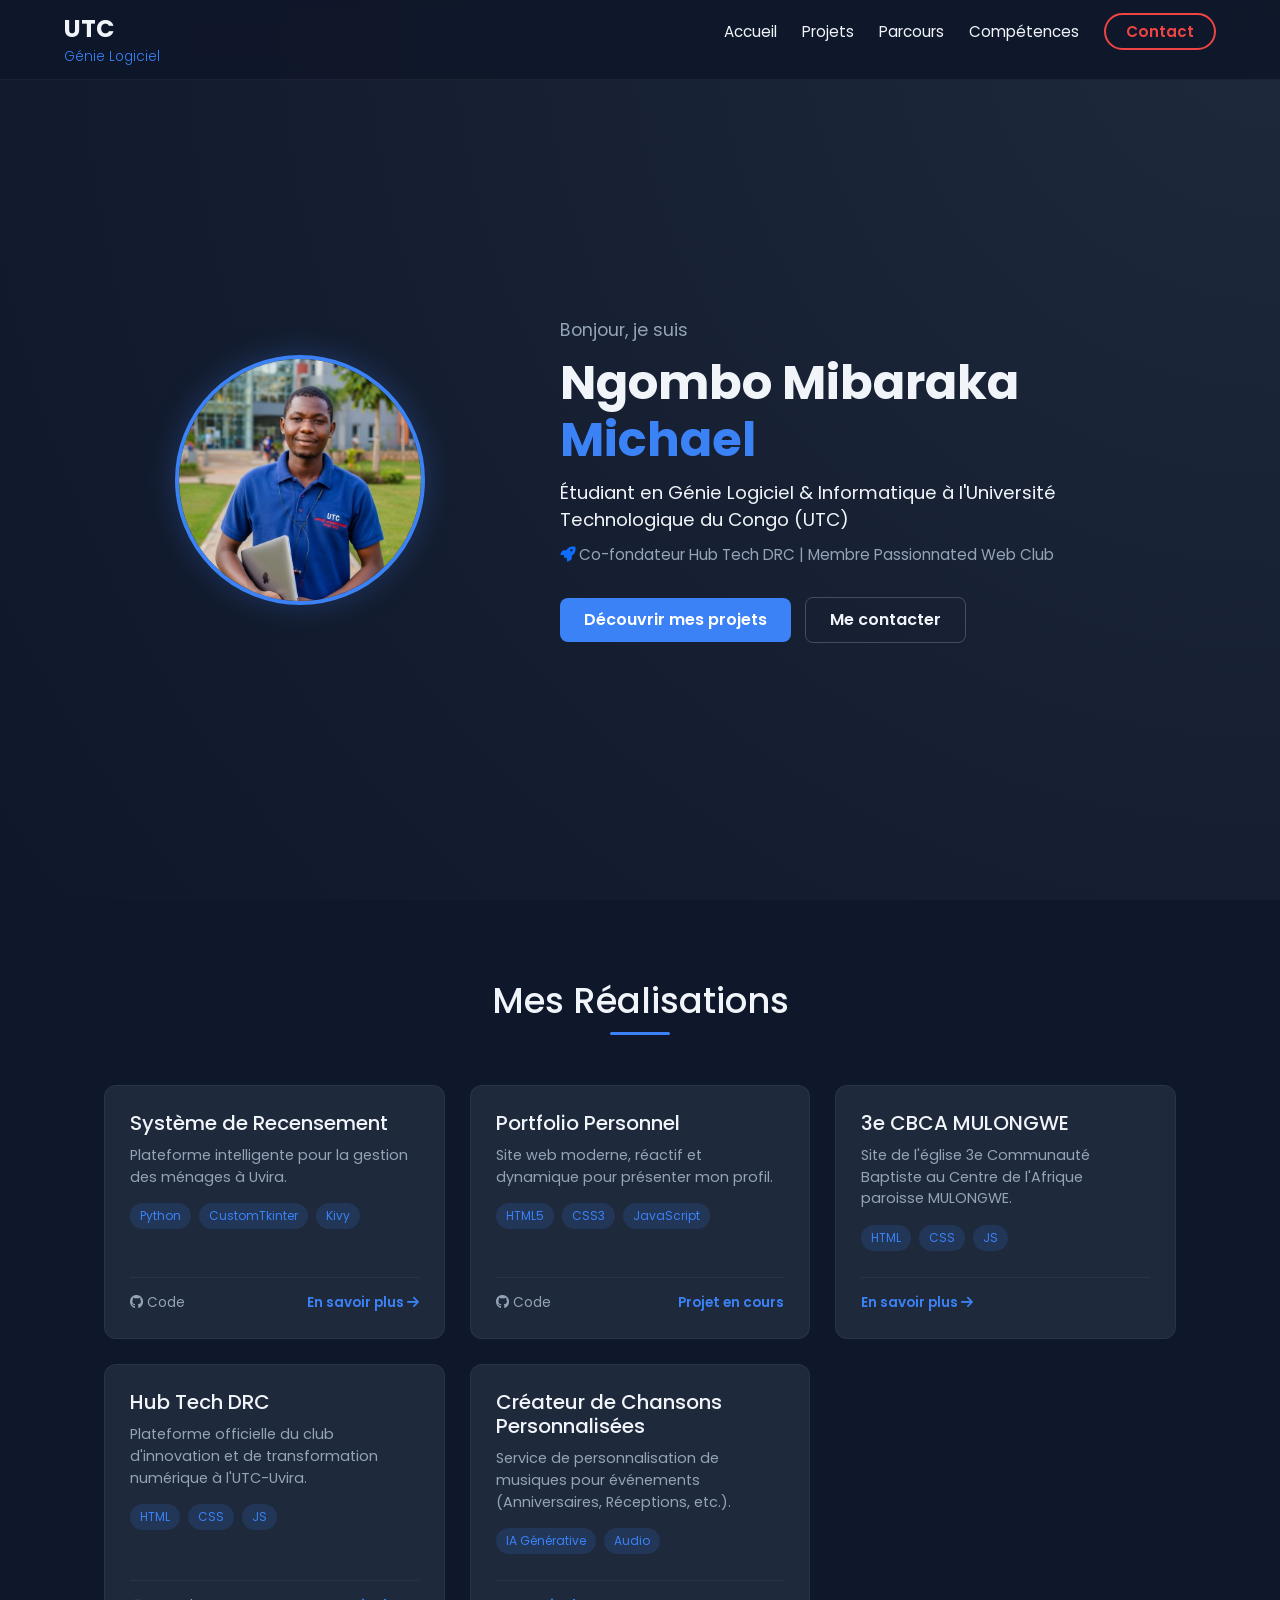
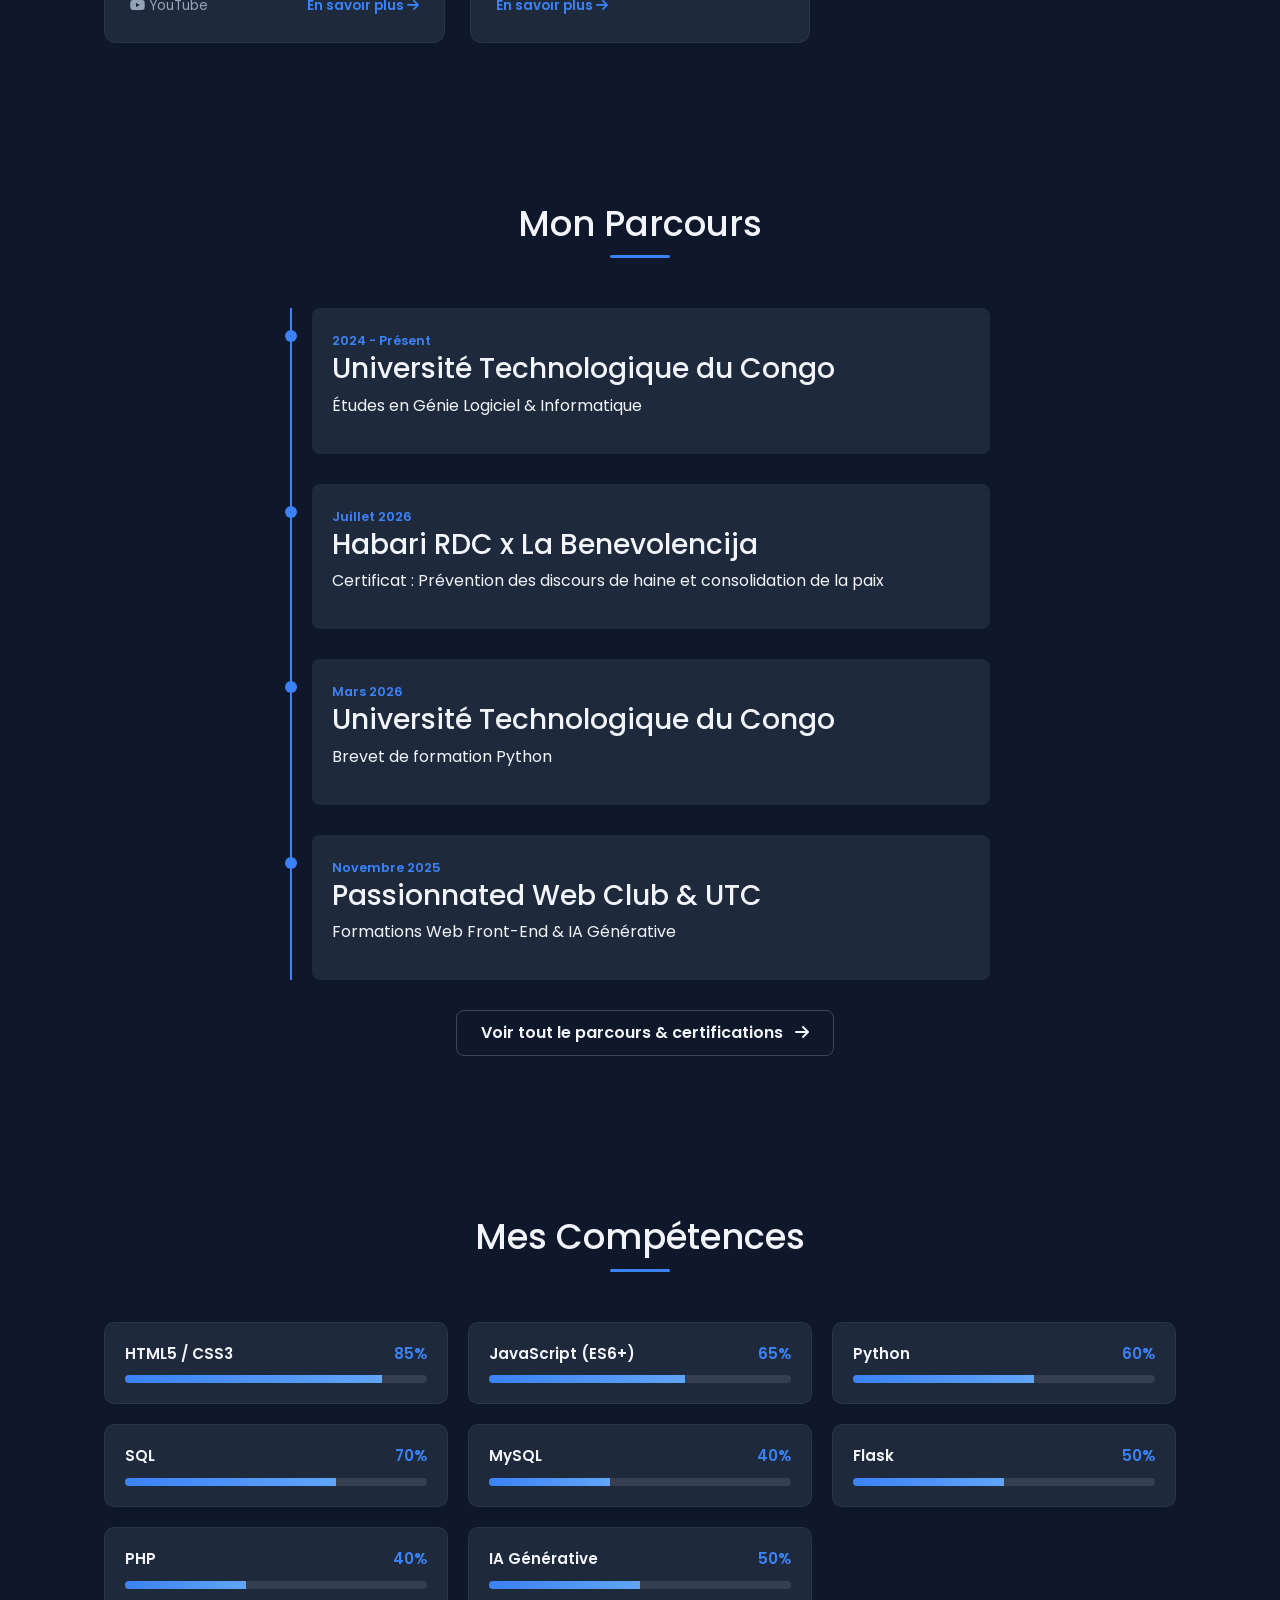
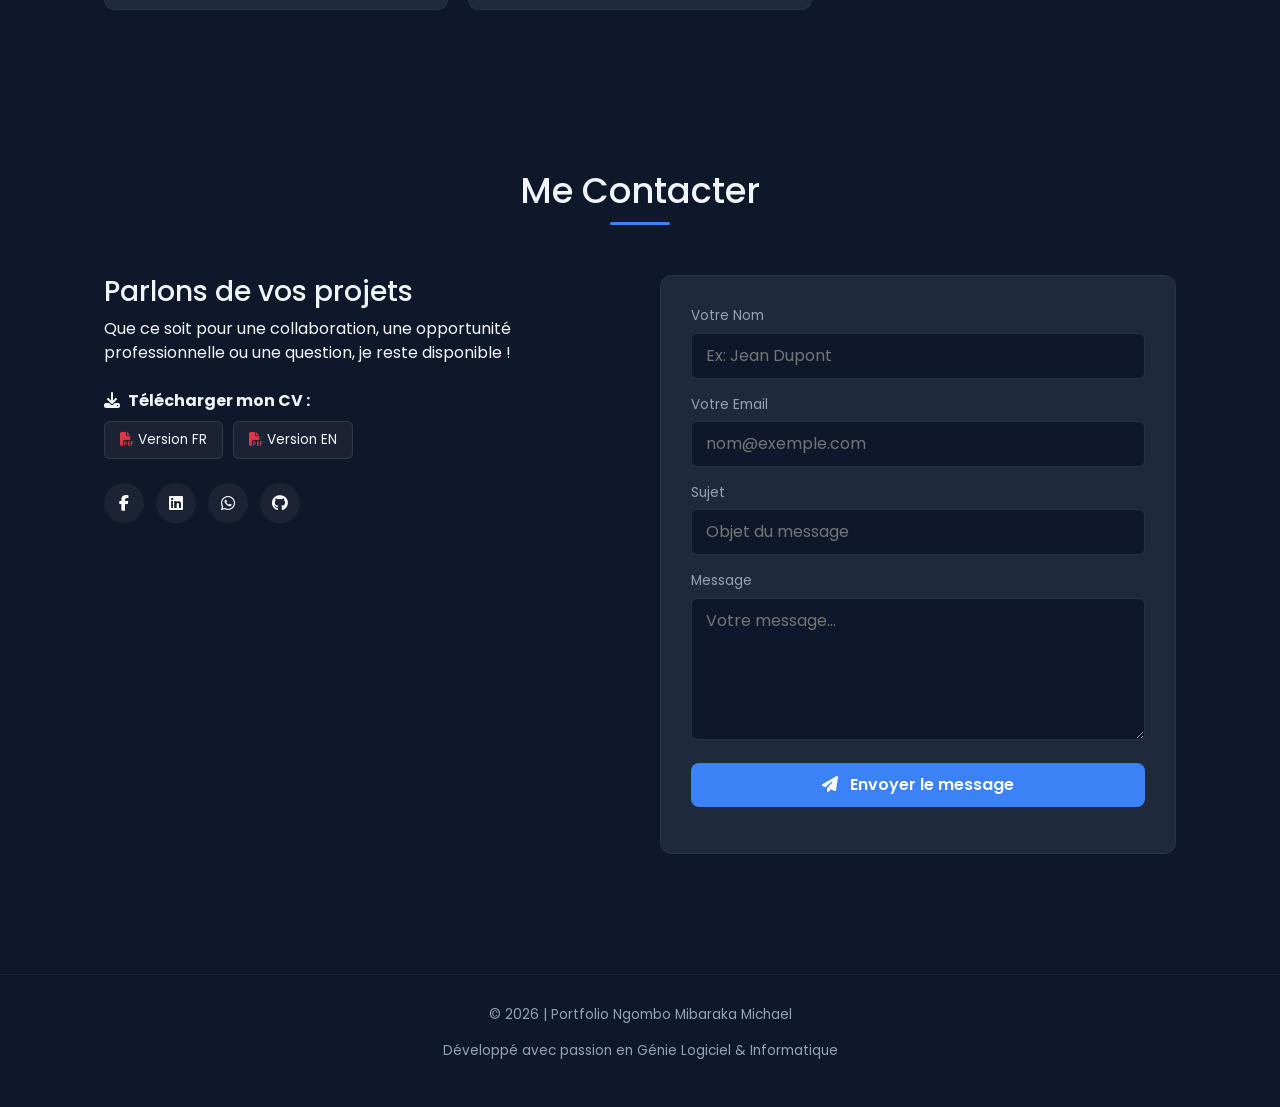
==== commit 576b54b8: "Mise a jour de mon portfolio" ====
--- a/index.html
+++ b/index.html
@@ -4,32 +4,39 @@
     <meta charset="UTF-8">
     <meta name="viewport" content="width=device-width, initial-scale=1.0">
     <title>Portfolio | Ngombo Mibaraka Michael</title>
+
+    <!-- Frameworks & Polices -->
     <link href="https://cdn.jsdelivr.net/npm/bootstrap@5.3.0-alpha1/dist/css/bootstrap.min.css" rel="stylesheet">
-    <link rel="stylesheet" href="https://cdnjs.cloudflare.com/ajax/libs/font-awesome/6.0.0-beta3/css/all.min.css">
-    <link href="https://fonts.googleapis.com/css2?family=Poppins:wght@300;400;600;700&display=swap" rel="stylesheet">
+    <link rel="stylesheet" href="https://cdnjs.cloudflare.com/ajax/libs/font-awesome/6.4.0/css/all.min.css">
+    <link href="https://fonts.googleapis.com/css2?family=Poppins:wght@300;400;500;600;700&display=swap" rel="stylesheet">
+    
+    <!-- CSS Personnalisé -->
     <link rel="stylesheet" href="style.css">
 </head>
 <body>
 
+    <!-- NAVIGATION -->
     <nav class="navbar">
+        <div class="logo">
+            UTC <span class="logo-sub">Génie Logiciel</span>
+        </div>
+
         <div class="menu-toggle" id="mobile-menu">
             <span class="bar"></span>
             <span class="bar"></span>
             <span class="bar"></span>
         </div>
 
-        <div class="logo">
-            UTC <span class="logo-sub">Génie Logiciel</span>
-        </div>
-
         <ul class="nav-links" id="nav-links">
             <li><a href="#accueil">Accueil</a></li>
             <li><a href="#projets">Projets</a></li>
             <li><a href="#parcours">Parcours</a></li>
+            <li><a href="#competences">Compétences</a></li>
             <li><a href="#contact" class="btn-contact-nav">Contact</a></li>
         </ul>
     </nav>
 
+    <!-- SECTION HERO -->
     <header id="accueil" class="hero">
         <div class="hero-container">
             <div class="hero-photo-container">
@@ -39,9 +46,8 @@
             <div class="hero-text">
                 <span class="greeting">Bonjour, je suis</span>
                 <h1>Ngombo Mibaraka <span class="highlight">Michael</span></h1>
-                <p>Étudiant en Génie Logiciel & Informatique à l'Université Technologique du Congo (UTC)</p>
-                <p>Co-fondateur Hub Tech DRC</p>
-                <p>Membre Passionnated Web Club</p>
+                <p class="role-title">Étudiant en Génie Logiciel & Informatique à l'Université Technologique du Congo (UTC)</p>
+                <p class="sub-info"><i class="fas fa-rocket text-primary"></i> Co-fondateur Hub Tech DRC | Membre Passionnated Web Club</p>
 
                 <div class="hero-btns">
                     <a href="#projets" class="btn-primary">Découvrir mes projets</a>
@@ -51,204 +57,192 @@
         </div>
     </header>
 
-        <!-- Main ou cors des informations personnelle -->
     <main>
-        <!-- PROJETS -->
+        <!-- SECTION PROJETS -->
         <section id="projets" class="section">
-            <h2 class="section-title">Mes Réalisations et Activités</h2>
+            <h2 class="section-title">Mes Réalisations</h2>
 
             <div class="projects-grid">
-
-                <div class="project-card">
-                    <h3>Système de Recensement</h3>
-                    <p>Plateforme intelligente pour la gestion des ménages à Uvira.</p>
-                    <span class="tag">python</span>
-                    <span class="tag">CustomtKinter</span>
-                    <span class="tag">Kivy</span>
-                    <span class="tag">Data</span>
-                </div>
-
-                <div class="project-card">
-                    <h3>Portfolio Personnel</h3>
-                    <p>Site moderne responsive pour présenter mes compétences.</p>
-                    <span class="tag">HTML</span>
-                    <span class="tag">CSS</span>
-                     <span class="tag">JS</span>
-                </div>
-
-                <div class="project-card">
-                    <h3>3e CBCA MULONGWE</h3>
-                    <p>Site de l'eglise 3e Communaute Baptiste au Centre de l'Afrique paroisse MULONGWE l'un des paroisses du poste Uvira.</p>
-                    <span class="tag">HTML</span>
-                    <span class="tag">CSS</span>
-                    <span class="tag">JS</span>
-                </div>
-
-                <div class="project-card">
-                    <h3>Hub Tech DRC - Innovation et Technologie</h3>
-                    <p>Site officiel du club Hub Tech DRC - Groupe d'étudiants passionnés par la transformation numérique et l'innovation à l'Université Technologique du Congo (UTC-Uvira)</p>
-                    <span class="tag">HTML</span>
-                    <span class="tag">CSS</span>
-                    <span class="tag">JS</span>
-                    <span class="tag">Data</span>
-                </div>
-
-                <div class="project-card">
-                    <h3>Createur chansons personnalisé</h3>
-                    <p>Rendons vos évenements inoubliable en personnalisant vos chansons pour anniversaire, Defense, Mariage, Naissance, Deuil, etc.</p>
-                    <span class="tag">100% personnalisé</span>
-                    <span class="tag">IA Générative</span>
-                </div>
-
-            </div>
-        </section>
-
-        <!-- PARCOURS -->
+                <div class="project-card">
+                    <div class="card-content">
+                        <h3>Système de Recensement</h3>
+                        <p>Plateforme intelligente pour la gestion des ménages à Uvira.</p>
+                        <div class="tags">
+                            <span class="tag">Python</span>
+                            <span class="tag">CustomTkinter</span>
+                            <span class="tag">Kivy</span>
+                        </div>
+                    </div>
+                    <div class="card-actions">
+                        <a href="https://github.com/ngombomibaraka-eng/" target="_blank" class="btn-icon"><i class="fab fa-github"></i> Code</a>
+                        <a href="projet-recensement.html" class="btn-link-more">En savoir plus <i class="fas fa-arrow-right"></i></a>
+                    </div>
+                </div>
+
+                <div class="project-card">
+                    <div class="card-content">
+                        <h3>Portfolio Personnel</h3>
+                        <p>Site web moderne, réactif et dynamique pour présenter mon profil.</p>
+                        <div class="tags">
+                            <span class="tag">HTML5</span>
+                            <span class="tag">CSS3</span>
+                            <span class="tag">JavaScript</span>
+                        </div>
+                    </div>
+                    <div class="card-actions">
+                        <a href="https://github.com/ngombomibaraka-eng/" target="_blank" class="btn-icon"><i class="fab fa-github"></i> Code</a>
+                        <a href="#" class="btn-link-more">Projet en cours</a>
+                    </div>
+                </div>
+
+                <div class="project-card">
+                    <div class="card-content">
+                        <h3>3e CBCA MULONGWE</h3>
+                        <p>Site de l'église 3e Communauté Baptiste au Centre de l'Afrique paroisse MULONGWE.</p>
+                        <div class="tags">
+                            <span class="tag">HTML</span>
+                            <span class="tag">CSS</span>
+                            <span class="tag">JS</span>
+                        </div>
+                    </div>
+                    <div class="card-actions">
+                        <a href="https://ngombomibaraka-eng.github.io/cbca_mulongwe/" class="btn-link-more">En savoir plus <i class="fas fa-arrow-right"></i></a>
+                    </div>
+                </div>
+
+                <div class="project-card">
+                    <div class="card-content">
+                        <h3>Hub Tech DRC</h3>
+                        <p>Plateforme officielle du club d'innovation et de transformation numérique à l'UTC-Uvira.</p>
+                        <div class="tags">
+                            <span class="tag">HTML</span>
+                            <span class="tag">CSS</span>
+                            <span class="tag">JS</span>
+                        </div>
+                    </div>
+                    <div class="card-actions">
+                        <a href="https://youtube.com/@hubtechdrc?si=TBOERxqZ5r6x81qi" target="_blank" class="btn-icon"><i class="fab fa-youtube"></i> YouTube</a>
+                        <a href="#" class="btn-link-more">En savoir plus <i class="fas fa-arrow-right"></i></a>
+                    </div>
+                </div>
+
+                <div class="project-card">
+                    <div class="card-content">
+                        <h3>Créateur de Chansons Personnalisées</h3>
+                        <p>Service de personnalisation de musiques pour événements (Anniversaires, Réceptions, etc.).</p>
+                        <div class="tags">
+                            <span class="tag">IA Générative</span>
+                            <span class="tag">Audio</span>
+                        </div>
+                    </div>
+                    <div class="card-actions">
+                        <a href="#" class="btn-link-more">En savoir plus <i class="fas fa-arrow-right"></i></a>
+                    </div>
+                </div>
+            </div>
+        </section>
+
+        <!-- SECTION PARCOURS -->
         <section id="parcours" class="section">
             <h2 class="section-title">Mon Parcours</h2>
 
             <div class="timeline">
-
-                <div class="timeline-item">
+                <div class="timeline-item">
+                    <span class="timeline-date">2024 - Présent</span>
                     <h3>Université Technologique du Congo</h3>
-                    <p>Génie Logiciel & Informatique</p>
-                    <span>2024 - Aujourd’hui</span>
-                </div>
-
-                <div class="timeline-item">
-                    <h3>Passionnated Web Club - Uvira</h3>
-                    <p>Formation à la programmation Web - Front End. </p>
-                    <span>Novembre 2025</span>
-                </div>
-
-                <div class="timeline-item">
+                    <p>Études en Génie Logiciel & Informatique</p>
+                </div>
+
+                <div class="timeline-item">
+                    <span class="timeline-date">Juillet 2026</span>
+                    <h3>Habari RDC x La Benevolencija</h3>
+                    <p>Certificat : Prévention des discours de haine et consolidation de la paix</p>
+                </div>
+
+                <div class="timeline-item">
+                    <span class="timeline-date">Mars 2026</span>
                     <h3>Université Technologique du Congo</h3>
-                    <p>Brevet de formation python.</p>
-                     <span>Mars 2026</span>
-                </div>
-
-                <div class="timeline-item">
-                    <h3>Université Technologique du Congo</h3>
-                    <p>Brevet de formation IA GENERATIVE. </p>
-                    <span>Novembre 2025</span>
-                </div>
-
-                <div class="timeline-item">
-                    <h3>Habari RDC en partenariat avec la Benevolencija</h3>
-                    <p> Certificat obtenu pour la prevention des discours de haine, a la promotion de la cohesion sociale, a l'education aux medias et a l'information ainsi qu'a la consolidation de la paix en RDC.</p>
-                    <span>Juillet 2026</span>
-                </div>
-
-                <div class="timeline-item">
-                    <h3>Conduite AUTO-MOBILE</h3>
-                    <p>Brevet de formation en conduite AUTO-MOBILE.</p>
-                    <span>Juillet 2023</span>
-                </div>
-
-                <div class="timeline-item">
-                    <h3>Institut AOCI</h3>
-                    <p>Diplôme d'État</p>
-                    <span>2024</span>
-                </div>
-                
-
-                <div class="timeline-item">
-                    <h3>Institut KYAMATE</h3>
-                    <p>Études secondaires</p>
-                </div>
-
-                <div class="timeline-item">
-                    <h3>Ecole primaire MUSENYI de Sange</h3>
-                    <p>Études primaires</p>
-                </div>
-
-            </div>
-        </section>
-
-        <!-- COMPETENCES -->
-        <section class="section">
-            <h2 class="section-title">Compétences</h2>
-
-            <div class="skills-container" style="background-color: #152d3d; padding: 50px;">
-
-                <div class="skill">
-                    HTML
-                    <p class="pourcent">85%</p>
-                </div>
-                <div class="skill">
-                    CSS
-                    <p class="pourcent">85%</p>
-                </div>
-                <div class="skill">
-                    JavaScript
-                    <p class="pourcent">65%</p>
-                </div>
-                <div class="skill">
-                    Python
-                    <p class="pourcent">60%</p>
-                </div>
-                <div class="skill">
-                    SQL
-                    <p class="pourcent">70%</p>
-                </div>
-                <div class="skill">
-                    MySQL
-                    <p class="pourcent">10%</p>
-                </div>
-                <div class="skill">
-                    Flask
-                    <p class="pourcent">50%</p>
-                </div>
-                <div class="skill">
-                    Php
-                    <p class="pourcent">20%</p>
-                </div>
-                <div class="skill">
-                    IA
-                    <p class="pourcent">50%</p>
-                </div>
-
-            </div>
-        </section>
-
-        <!-- CONTACT -->
-        <section id="contact" class="section" style="background-color: #152d3d;">
-            <h2 class="section-title">Contact me</h2>
-
-            <div class="contact-container">
-                
-                <div class="footer-social">
-                    <a href="https://www.facebook.com/profile.php?id=61588190810548" class="btn btn-outline-light btn-lg rounded-circle mx-2"><i class="fab fa-facebook-f" ></i></a>
-                    <a href="https://youtube.com/@hubtechdrc?si=TBOERxqZ5r6x81qi" class="btn btn-outline-light btn-lg rounded-circle mx-2"><i class="fab fa-twitter"></i></a>
-                    <a href="https://chat.whatsapp.com/GgwyBeBTqSu8wBcDb2ZMI4?mode=gi_t" class="btn btn-outline-light btn-lg rounded-circle mx-2"><i class="fab fa-whatsapp"></i></a>
-                    <a href="https://chat.whatsapp.com/GgwyBeBTqSu8wBcDb2ZMI4?mode=gi_t" class="btn btn-outline-light btn-lg rounded-circle mx-2"><i class="fab fa-linkedin"></i></a>
-                    <a href="https://chat.whatsapp.com/GgwyBeBTqSu8wBcDb2ZMI4?mode=gi_t" class="btn btn-outline-light btn-lg rounded-circle mx-2"><i class="fab fa-instagram"></i></a>
-                    <a href="" class="btn btn-outline-light btn-lg rounded-circle mx-2"><i class="fab fa-github"></i></a>
-                </div><br>
-                
-
-                <a href="ngombomibaraka@gmail.com" class="btn-primary">
-                    M’écrire maintenant
-                </a>
-                <a href="#" class="btn-primary" style="margin: 10px 0 0 0;">
-                    Télécharger mon CV
-                </a>
-                
-            </div>
-
+                    <p>Brevet de formation Python</p>
+                </div>
+
+                <div class="timeline-item">
+                    <span class="timeline-date">Novembre 2025</span>
+                    <h3>Passionnated Web Club & UTC</h3>
+                    <p>Formations Web Front-End & IA Générative</p>
+                </div>
+            </div>
+
+            <div class="text-center mt-4">
+                <a href="parcours-detail.html" class="btn-secondary">Voir tout le parcours & certifications <i class="fas fa-arrow-right ms-2"></i></a>
+            </div>
+        </section>
+
+        <!-- SECTION COMPÉTENCES DYNAMIQUES (JS) -->
+        <section id="competences" class="section">
+            <h2 class="section-title">Mes Compétences</h2>
+            
+            <!-- Injection dynamique des compétences par le script JavaScript -->
+            <div id="skills-container" class="skills-grid"></div>
+        </section>
+
+        <!-- SECTION CONTACT -->
+        <section id="contact" class="section">
+            <h2 class="section-title">Me Contacter</h2>
+
+            <div class="contact-wrapper">
+                <div class="contact-info">
+                    <h3>Parlons de vos projets</h3>
+                    <p>Que ce soit pour une collaboration, une opportunité professionnelle ou une question, je reste disponible !</p>
+
+                    <div class="cv-block my-4">
+                        <p class="fw-bold mb-2"><i class="fas fa-download me-2"></i>Télécharger mon CV :</p>
+                        <div class="cv-buttons">
+                            <a href="image/CV_PRO_Francais.png" download class="btn-cv"><i class="fas fa-file-pdf text-danger"></i> Version FR</a>
+                            <a href="image/CV_pro_anglais.png" download class="btn-cv"><i class="fas fa-file-pdf text-danger"></i> Version EN</a>
+                        </div>
+                    </div>
+
+                    <div class="social-links">
+                        <a href="https://www.facebook.com/profile.php?id=61588190810548" target="_blank" title="Facebook"><i class="fab fa-facebook-f"></i></a>
+                        <a href="https://linkedin.com/in/ngombo-mibaraka-dev" target="_blank" title="fa-linkedin"><i class="fab fa-linkedin"></i></a>
+                        <a href="https://chat.whatsapp.com/GgwyBeBTqSu8wBcDb2ZMI4?mode=gi_t" target="_blank" title="WhatsApp"><i class="fab fa-whatsapp"></i></a>
+                        <a href="https://github.com/ngombomibaraka-eng/" target="_blank" title="GitHub"><i class="fab fa-github"></i></a>
+                    </div>
+                </div>
+
+                <form id="contact-form" class="contact-form">
+                    <div class="form-group mb-3">
+                        <label for="name">Votre Nom</label>
+                        <input type="text" id="name" required placeholder="Ex: Jean Dupont">
+                    </div>
+                    <div class="form-group mb-3">
+                        <label for="email">Votre Email</label>
+                        <input type="email" id="email" required placeholder="nom@exemple.com">
+                    </div>
+                    <div class="form-group mb-3">
+                        <label for="subject">Sujet</label>
+                        <input type="text" id="subject" required placeholder="Objet du message">
+                    </div>
+                    <div class="form-group mb-3">
+                        <label for="message">Message</label>
+                        <textarea id="message" rows="5" required placeholder="Votre message..."></textarea>
+                    </div>
+                    <button type="submit" class="btn-primary w-100">
+                        <i class="fas fa-paper-plane me-2"></i> Envoyer le message
+                    </button>
+                    <div id="form-status" class="mt-3 text-center"></div>
+                </form>
+            </div>
         </section>
     </main>
 
-    <!-- Footer ou les pieds de la page -->
-    
+    <!-- FOOTER -->
     <footer>
         <p>&copy; 2026 | Portfolio Ngombo Mibaraka Michael</p>
-        <p>Développé avec passion en Génie Logiciel et Informatique</p>
+        <p class="text-dim">Développé avec passion en Génie Logiciel & Informatique</p>
     </footer>
 
-    <script src="script.js">
-        
-    </script>
-
+    <!-- SCRIPT -->
+    <script src="script.js"></script>
 </body>
 </html>
--- a/style.css
+++ b/style.css
@@ -1,11 +1,12 @@
-/* Palette de couleurs  */
+/* --- PALETTE & VARIABLES --- */
 :root {
     --bg-dark: #0f172a;
-    --primary: #3b82f6; /* Bleu vif UTC */
-    --accent: #ef4444; /* Rouge UTC */	
+    --card-bg: #1e293b;
+    --primary: #3b82f6; 
+    --primary-hover: #2563eb;
+    --accent: #ef4444; 
     --text-main: #f1f5f9;
     --text-dim: #94a3b8;
-    --card-bg: rgba(255, 255, 255, 0.04);
 }
 
 * {
@@ -27,57 +28,44 @@
     display: flex;
     justify-content: space-between;
     align-items: center;
-    padding: 20px 5%;
-    background: rgba(15, 23, 42, 0.8);
+    padding: 0 5%;
+    background: rgba(15, 23, 42, 0.9);
     backdrop-filter: blur(12px);
     position: fixed;
+    top: 0;
     width: 100%;
     z-index: 1000;
     height: 80px;
+    border-bottom: 1px solid rgba(255, 255, 255, 0.05);
 }
 
-.logo { 
-    font-size: 1.6rem; 
-    font-weight: 700; 
-}
-.logo-sub { 
-    color: var(--primary); 
-    font-size: 0.9rem; font-weight: 300; 
-    display: block; 
-}
+.logo { font-size: 1.5rem; font-weight: 700; }
+.logo-sub { color: var(--primary); font-size: 0.85rem; font-weight: 300; display: block; }
 
-.nav-links { 
-    display: flex; 
-    list-style: none; 
-    gap: 30px; 
-}
-.nav-links a { 
-    text-decoration: none; 
-    color: var(--text-main); 
-    font-size: 0.95rem; 
-    transition: 0.3s; 
-}
-.nav-links a:hover { 
-    color: var(--primary); 
-}
+.nav-links { display: flex; list-style: none; gap: 25px; align-items: center; }
+.nav-links a { text-decoration: none; color: var(--text-main); font-size: 0.95rem; transition: 0.3s; }
+.nav-links a:hover { color: var(--primary); }
 
 .btn-contact-nav {
-    background-color: transparent;
     border: 2px solid var(--accent);
     color: var(--accent) !important;
-    padding: 8px 20px;
+    padding: 6px 20px;
     border-radius: 50px;
     font-weight: 600;
 }
 .btn-contact-nav:hover { background-color: var(--accent); color: white !important; }
 
+/* Menu Burger Mobile */
+.menu-toggle { display: none; flex-direction: column; gap: 5px; cursor: pointer; }
+.bar { width: 25px; height: 3px; background-color: var(--primary); transition: 0.3s; }
+
 /* --- HERO SECTION --- */
 .hero {
-    height: 100vh;
+    min-height: 100vh;
     display: flex;
     align-items: center;
     justify-content: center;
-    padding: 100px 5% 0 5%;
+    padding: 120px 5% 60px;
     background: radial-gradient(circle at top right, #1e293b, #0f172a);
 }
 
@@ -86,280 +74,117 @@
     align-items: center;
     justify-content: space-between;
     gap: 50px;
+    max-width: 1100px;
     width: 100%;
-    max-width: 1200px;
 }
 
-/* STYLE DE VOTRE PHOTO */
-.hero-photo-container {
-    flex: 1;
-    display: flex;
-    justify-content: center;
-}
-
+.hero-photo-container { flex: 1; display: flex; justify-content: center; }
 .hero-photo {
     width: 250px;
     height: 250px;
-    border-radius: 50%; /* Image ronde */
-    object-fit: cover; /* Recadre l'image correctement */
-    border: 5px solid rgba(59, 130, 246, 0.2); /* Bordure bleu translucide */
-    box-shadow: 0 10px 30px rgba(0, 0, 0, 0.3);
+    border-radius: 50%;
+    object-fit: cover;
+    border: 4px solid var(--primary);
+    box-shadow: 0 0 30px rgba(59, 130, 246, 0.25);
 }
 
-.hero-text { flex: 1.5; text-align: left; }
+.hero-text { flex: 1.5; }
 .greeting { color: var(--text-dim); font-size: 1.1rem; }
-.hero h1 { font-size: 3rem; margin: 10px 0; line-height: 1.1; }
+.hero h1 { font-size: 3rem; margin: 10px 0; font-weight: 700; }
 .highlight { color: var(--primary); }
-.hero p { font-size: 1.2rem; color: var(--text-dim); margin-bottom: 30px; font-weight: 300; }
+.role-title { font-size: 1.15rem; color: var(--text-main); margin-bottom: 10px; }
+.sub-info { color: var(--text-dim); font-size: 0.95rem; margin-bottom: 30px; }
 
+/* --- BOUTONS --- */
 .btn-primary, .btn-secondary {
-    padding: 12px 28px;
+    padding: 10px 24px;
     border-radius: 8px;
     text-decoration: none;
     font-weight: 600;
+    display: inline-block;
     transition: 0.3s ease;
-    display: inline-block;
+    border: none;
+    cursor: pointer;
 }
+.btn-primary { background-color: var(--primary); color: white; }
+.btn-primary:hover { background-color: var(--primary-hover); color: white; transform: translateY(-2px); }
+.btn-secondary { background: transparent; border: 1px solid rgba(255, 255, 255, 0.2); color: var(--text-main); margin-left: 10px; }
+.btn-secondary:hover { background: rgba(255, 255, 255, 0.05); color: white; border-color: var(--primary); }
 
-.btn-primary { 
-    background-color: var(--primary); 
-    color: white; 
-}
-.btn-secondary { 
-    border: 1px solid rgba(255, 255, 255, 0.1); 
-    color: var(--text-main); 
-    margin-left: 15px; 
-}
-/* Pour survoler le bouton */
-.btn-primary:hover { 
-    opacity: 0.9; 
-    transform: translateY(-2px); 
-}
-.btn-secondary:hover{
-    opacity: 0.9;
-    transform: translateX(10px);
-    background-color: #c70a68;
-}
+/* --- SECTIONS GLOBALES --- */
+.section { padding: 80px 5%; max-width: 1200px; margin: 0 auto; }
+.section-title { text-align: center; font-size: 2.2rem; margin-bottom: 50px; position: relative; }
+.section-title::after { content: ''; display: block; width: 60px; height: 3px; background: var(--primary); margin: 10px auto 0; border-radius: 2px; }
 
-/* --- SECTION PROJETS --- */
-.section { 
-    padding: 80px 5%; 
-}
-.section-title { 
-    text-align: center; 
-    font-size: 2.2rem; 
-    margin-bottom: 50px; 
-}
-.pourcent{
-    border: 1px solid;
-    color: #1a1817;
-    background-color: #c70a68;
-    text-align: end;
-    border-radius: 10px;
-    width: 200px;
-    margin: -14px 0 0 70px;
-}
-
-.projects-grid { 
-    display: grid; 
-    gap: 30px; 
-    grid-template-columns: repeat(auto-fit, minmax(300px, 1fr)); 
-}
-
-/* --- MEDIA QUERIES --- */
-
-/* Ordinateur portable / Bureau (1024px +) */
-@media screen and (min-width: 1024px) {
-    .hero-photo { 
-        width: 320px; 
-        height: 320px; 
-    }
-    .hero h1 { 
-        font-size: 3.5rem; 
-    }
-}
-
-/* Mobile (max 768px) */
-@media screen and (max-width: 768px) {
-    .menu-toggle { 
-        display: flex; 
-        flex-direction: column; 
-        gap: 5px; cursor: pointer; 
-        order: -1; 
-    } /* Hamburger à GAUCHE */
-    .bar { 
-        width: 25px; 
-        height: 3px; 
-        background-color: var(--primary); 
-        transition: 0.3s; 
-    }
-
-    /* Animation Hamburger */
-    .menu-toggle.is-active .bar:nth-child(2) { 
-        opacity: 0; 
-    }
-    .menu-toggle.is-active .bar:nth-child(1) { 
-        transform: translateY(8px) rotate(45deg); 
-    }
-    .menu-toggle.is-active .bar:nth-child(3) { 
-        transform: translateY(-8px) rotate(-45deg); 
-    }
-
-    .nav-links {
-        position: fixed;
-        left: -100%; /* Cache le menu à gauche */
-        top: 80px;
-        flex-direction: column;
-        background: rgba(15, 23, 42, 0.98);
-        backdrop-filter: blur(15px);
-        width: 80%;
-        height: calc(100vh - 80px);
-        padding: 50px;
-        transition: 0.5s ease-in-out;
-    }
-
-    .nav-links.active { 
-        left: 0; 
-    }
-    .nav-links li { 
-        margin: 15px 0; 
-    }
-    .btn-contact-nav {
-         border-radius: 8px; 
-         width: 100%; 
-        }
-
-    /* Hero Responsive */
-    .hero { 
-        height: auto; 
-        padding: 120px 5% 80px 5%; 
-    }
-    .hero-container { 
-        flex-direction: column; 
-        text-align: center; 
-    }
-    .hero-text { 
-        text-align: center; 
-    }
-    .hero-photo { 
-        width: 180px; 
-        height: 180px; 
-    }
-    .hero h1 { 
-        font-size: 2.2rem; 
-    }
-    .hero-btns { 
-        display: flex; 
-        flex-direction: column; 
-        gap: 15px; 
-    }
-    .btn-secondary { 
-        margin-left: 0; 
-    }
-}
-
-
-/* --- PROJECTS --- */
+/* --- PROJETS --- */
+.projects-grid { display: grid; gap: 25px; grid-template-columns: repeat(auto-fit, minmax(300px, 1fr)); }
 .project-card {
     background: var(--card-bg);
     padding: 25px;
     border-radius: 12px;
-    transition: 0.3s;
-    border: 1px solid rgba(255,255,255,0.05);
+    border: 1px solid rgba(255, 255, 255, 0.05);
+    display: flex;
+    flex-direction: column;
+    justify-content: space-between;
 }
+.project-card h3 { font-size: 1.25rem; margin-bottom: 10px; }
+.project-card p { color: var(--text-dim); font-size: 0.9rem; margin-bottom: 15px; }
 
-.project-card:hover {
-    transform: translateY(-5px);
-    border-color: var(--primary);
-}
-
-.project-card h3 {
-    margin-bottom: 10px;
-}
-
-.project-card p {
-    color: var(--text-dim);
-    font-size: 0.95rem;
-}
-
-.tag {
-    display: inline-block;
-    margin-top: 10px;
-    margin-right: 8px;
-    padding: 5px 10px;
-    font-size: 0.75rem;
-    background: rgba(59,130,246,0.1);
-    border-radius: 20px;
-}
+.tag { display: inline-block; padding: 4px 10px; font-size: 0.75rem; background: rgba(59, 130, 246, 0.15); color: var(--primary); border-radius: 20px; margin: 0 4px 6px 0; }
+.card-actions { margin-top: 20px; display: flex; justify-content: space-between; align-items: center; border-top: 1px solid rgba(255, 255, 255, 0.05); padding-top: 15px; }
+.btn-icon { color: var(--text-dim); text-decoration: none; font-size: 0.85rem; }
+.btn-icon:hover { color: var(--primary); }
+.btn-link-more { color: var(--primary); text-decoration: none; font-size: 0.85rem; font-weight: 600; }
 
 /* --- TIMELINE --- */
-.timeline {
-    max-width: 700px;
-    margin: auto;
-}
+.timeline { max-width: 700px; margin: 0 auto; border-left: 2px solid var(--primary); padding-left: 20px; }
+.timeline-item { position: relative; margin-bottom: 30px; background: var(--card-bg); padding: 20px; border-radius: 8px; }
+.timeline-item::before { content: ''; position: absolute; left: -27px; top: 22px; width: 12px; height: 12px; background: var(--primary); border-radius: 50%; }
+.timeline-date { font-size: 0.8rem; color: var(--primary); font-weight: 600; }
 
-.timeline-item {
-    background: var(--card-bg);
-    padding: 20px;
-    border-left: 3px solid var(--primary);
-    margin-bottom: 20px;
-    border-radius: 8px;
-}
-
-.timeline-item span {
-    font-size: 0.8rem;
-    color: var(--text-dim);
-}
-
-/* --- SKILLS --- */
-.skills-container {
-    display: flex;
-    flex-wrap: wrap;
-    gap: 15px;
-    justify-content: center;
-}
-
-.skill {
-    padding: 10px 20px;
-    background: var(--card-bg);
-    border-radius: 30px;
-    font-size: 0.9rem;
-}
+/* --- COMPÉTENCES (JS) --- */
+.skills-grid { display: grid; grid-template-columns: repeat(auto-fit, minmax(280px, 1fr)); gap: 20px; }
+.skill-card { background: var(--card-bg); padding: 20px; border-radius: 10px; border: 1px solid rgba(255, 255, 255, 0.05); }
+.skill-info { display: flex; justify-content: space-between; margin-bottom: 10px; font-weight: 600; font-size: 0.95rem; }
+.skill-percent { color: var(--primary); }
+.progress-bar-bg { width: 100%; height: 8px; background: rgba(255, 255, 255, 0.1); border-radius: 10px; overflow: hidden; }
+.progress-bar-fill { height: 100%; background: linear-gradient(90deg, var(--primary), #60a5fa); width: 0%; transition: width 1.2s ease-in-out; }
 
 /* --- CONTACT --- */
-.contact-container {
-    text-align: center;
+.contact-wrapper { display: grid; grid-template-columns: repeat(auto-fit, minmax(300px, 1fr)); gap: 40px; }
+.contact-form { background: var(--card-bg); padding: 30px; border-radius: 12px; border: 1px solid rgba(255, 255, 255, 0.05); }
+.form-group label { display: block; margin-bottom: 6px; font-size: 0.85rem; color: var(--text-dim); }
+.form-group input, .form-group textarea {
+    width: 100%; padding: 10px 14px; background: #0f172a; border: 1px solid rgba(255, 255, 255, 0.1); color: white; border-radius: 6px; outline: none;
 }
+.form-group input:focus, .form-group textarea:focus { border-color: var(--primary); }
 
-.contact-container p {
-    margin-bottom: 10px;
-    color: var(--text-dim);
+.cv-buttons { display: flex; gap: 10px; flex-wrap: wrap; }
+.btn-cv { background: rgba(255, 255, 255, 0.05); color: var(--text-main); padding: 8px 15px; border-radius: 6px; text-decoration: none; font-size: 0.85rem; border: 1px solid rgba(255, 255, 255, 0.1); }
+.btn-cv:hover { background: var(--primary); color: white; border-color: var(--primary); }
+
+.social-links { display: flex; gap: 12px; margin-top: 20px; }
+.social-links a { width: 40px; height: 40px; border-radius: 50%; background: rgba(255, 255, 255, 0.05); display: flex; align-items: center; justify-content: center; color: white; text-decoration: none; transition: 0.3s; }
+.social-links a:hover { background: var(--primary); transform: translateY(-3px); }
+
+footer { text-align: center; padding: 30px; color: var(--text-dim); border-top: 1px solid rgba(255, 255, 255, 0.05); font-size: 0.85rem; margin-top: 40px; }
+
+/* ANIMATIONS AU SCROLL */
+.project-card, .timeline-item, .skill-card {
+    opacity: 0;
+    transform: translateY(20px);
+    transition: opacity 0.6s ease-out, transform 0.6s ease-out;
 }
+.visible { opacity: 1; transform: translateY(0); }
 
-
-footer { 
-    text-align: center; 
-    padding: 40px; 
-    color: var(--text-dim); 
-    border-top: 1px solid rgba(255, 255, 255, 0.03); 
-    font-size: 0.85rem; }
-
-
-    /* reseaux sociaux */
-.footer-social a {
-    color: white;
-    background: rgba(255,255,255,0.1);
-    width: 20px;
-    height: 40px;
-    display: inline-flex;
-    align-items: center;
-    justify-content: center;
-    border-radius: 50%;
-    margin-right: 10px;
-    transition: all 0.3s;
-}
-
-.footer-social a:hover {
-    background: #3e5ff0;
-    transform: translateY(-3px);
+/* RESPONSIVE MOBILE */
+@media (max-width: 768px) {
+    .menu-toggle { display: flex; }
+    .nav-links {
+        position: fixed; left: -100%; top: 80px; flex-direction: column; background: var(--bg-dark);
+        width: 100%; height: calc(100vh - 80px); padding: 40px; transition: 0.4s; z-index: 999;
+    }
+    .nav-links.active { left: 0; }
+    .hero-container { flex-direction: column; text-align: center; }
+    .btn-secondary { margin-left: 0; margin-top: 10px; }
 }
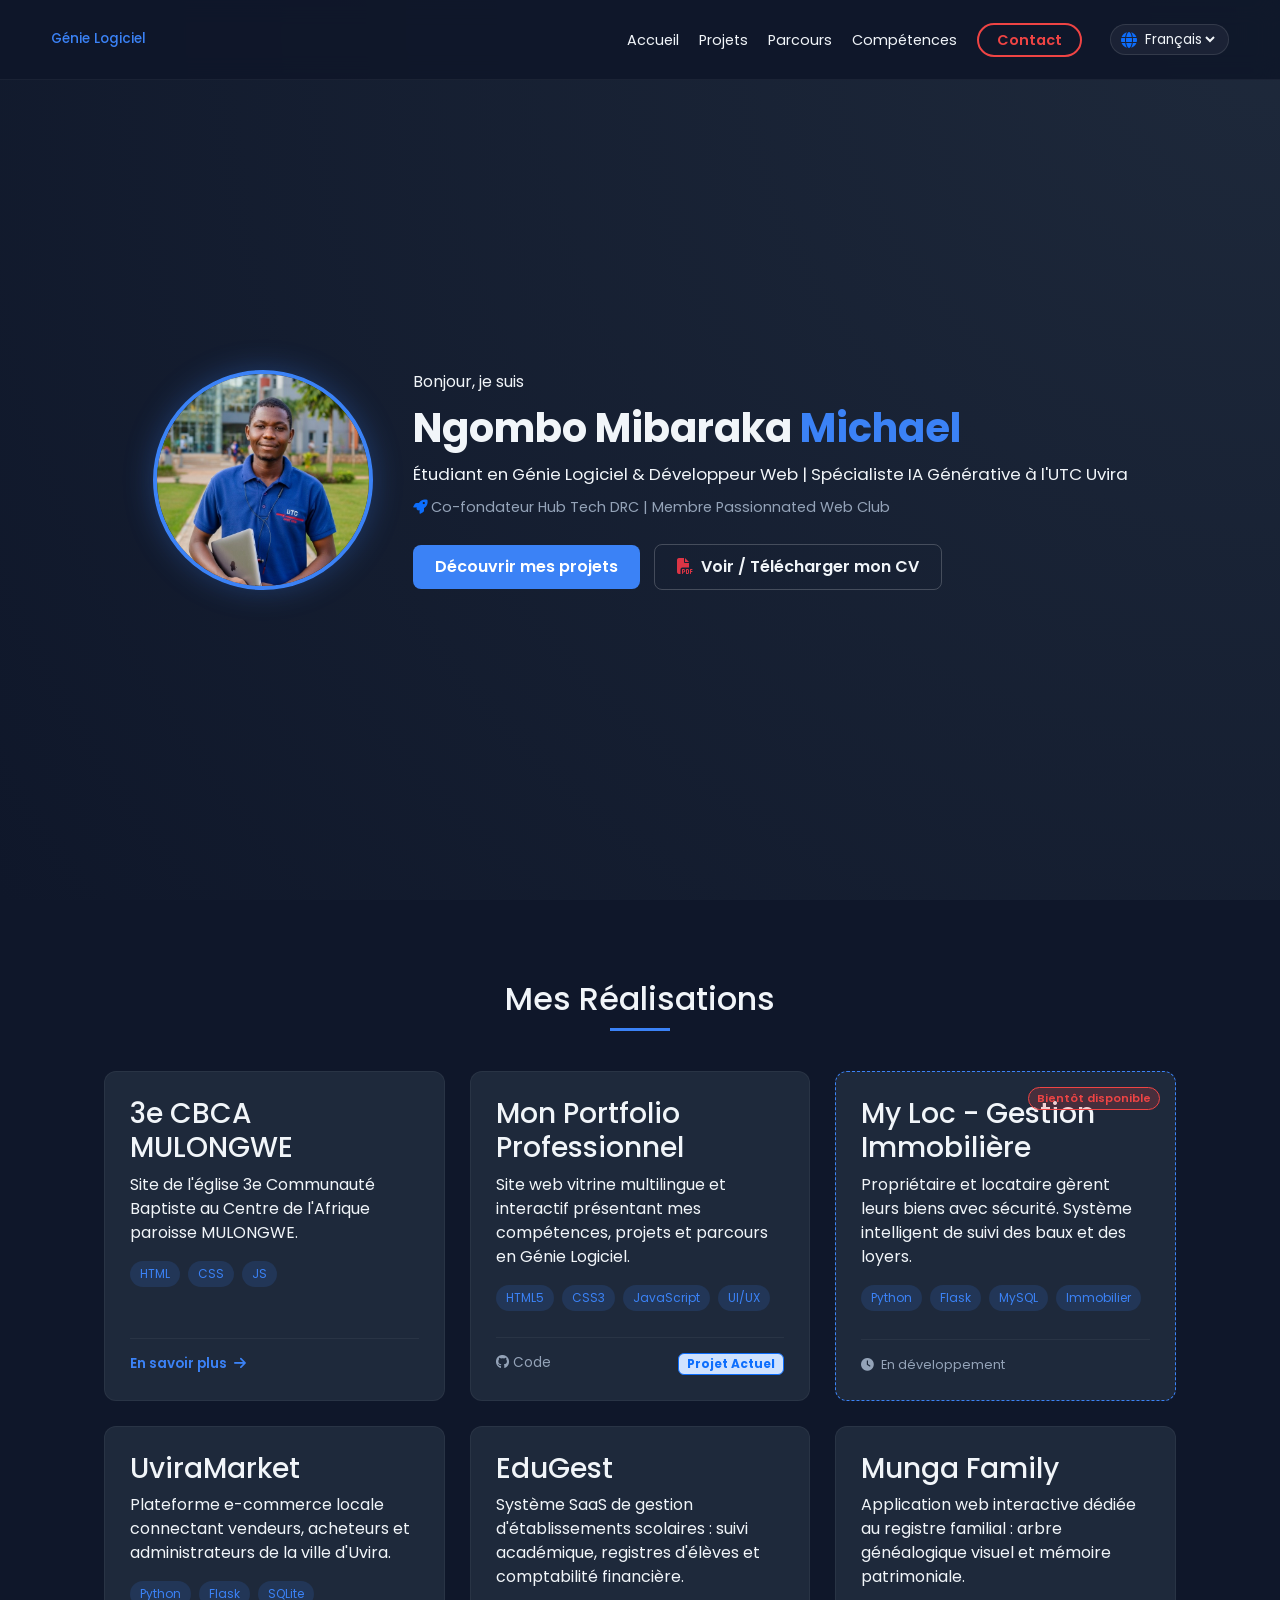
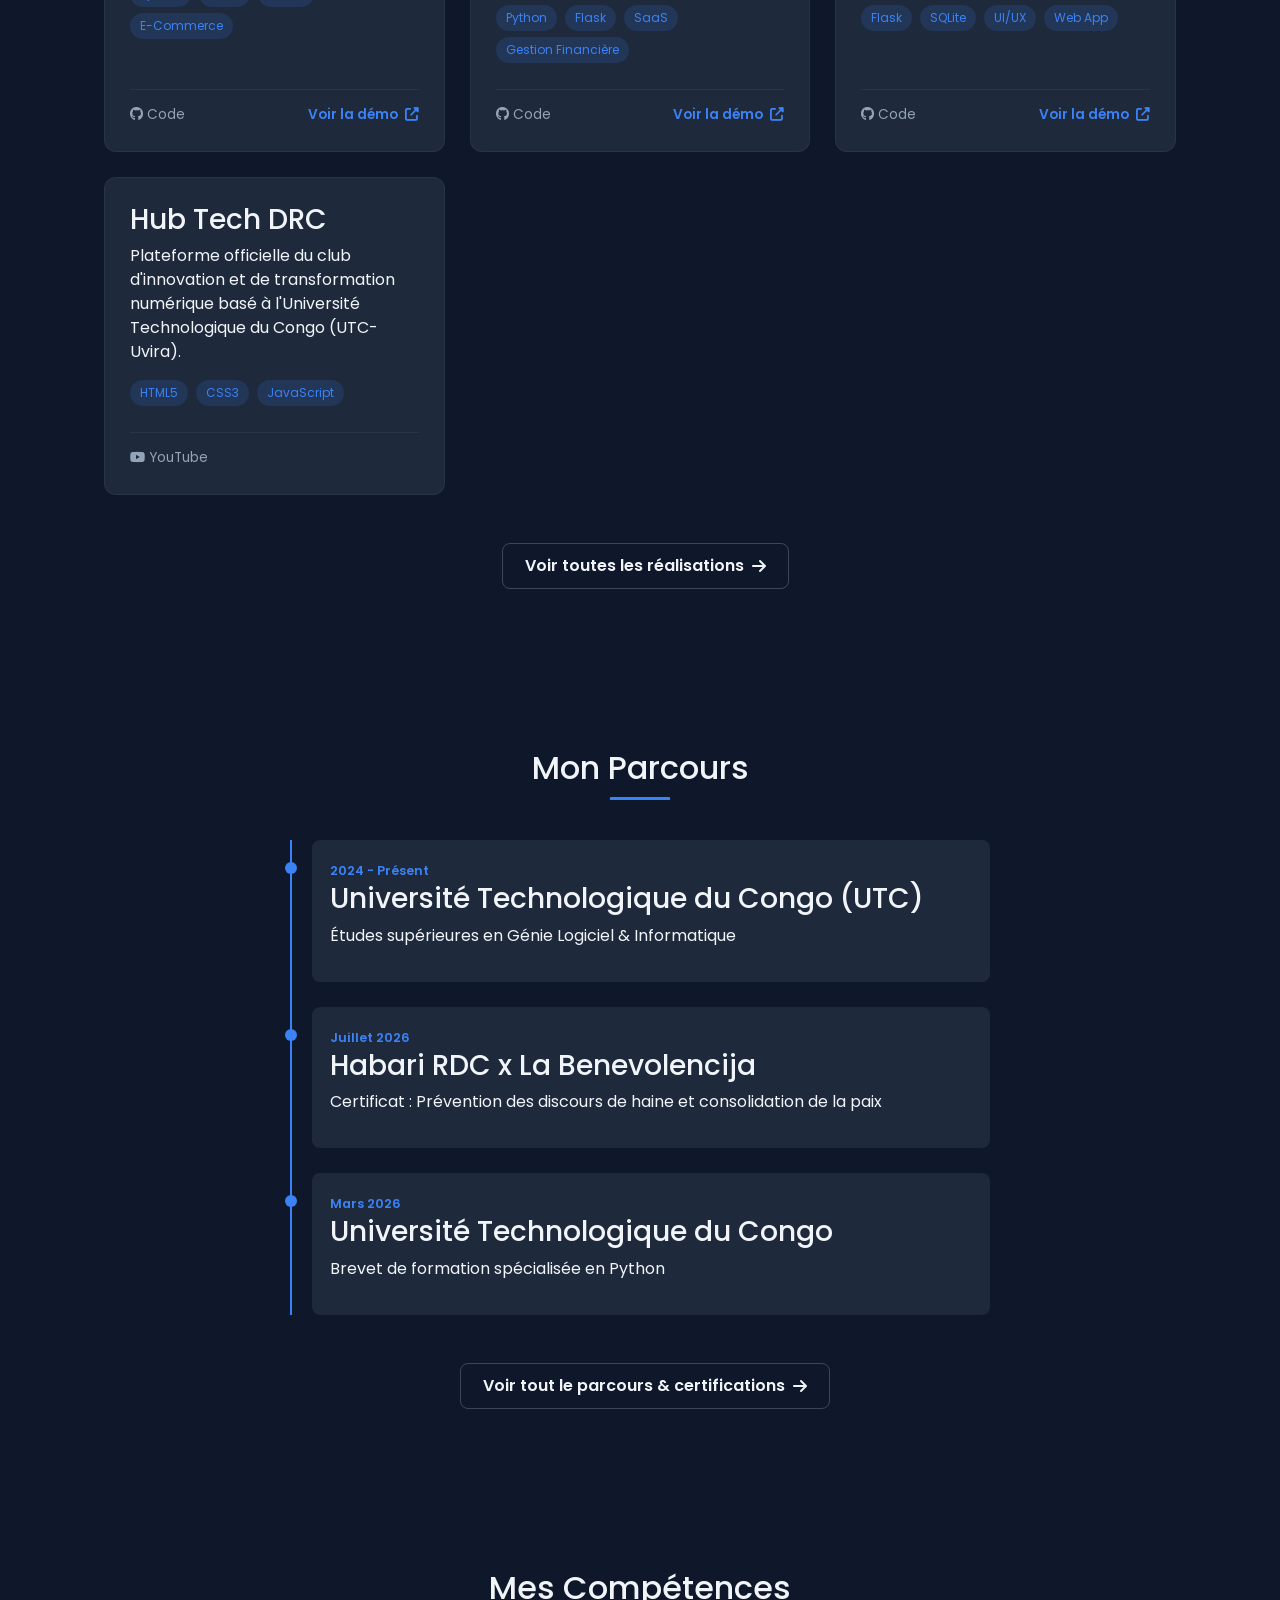
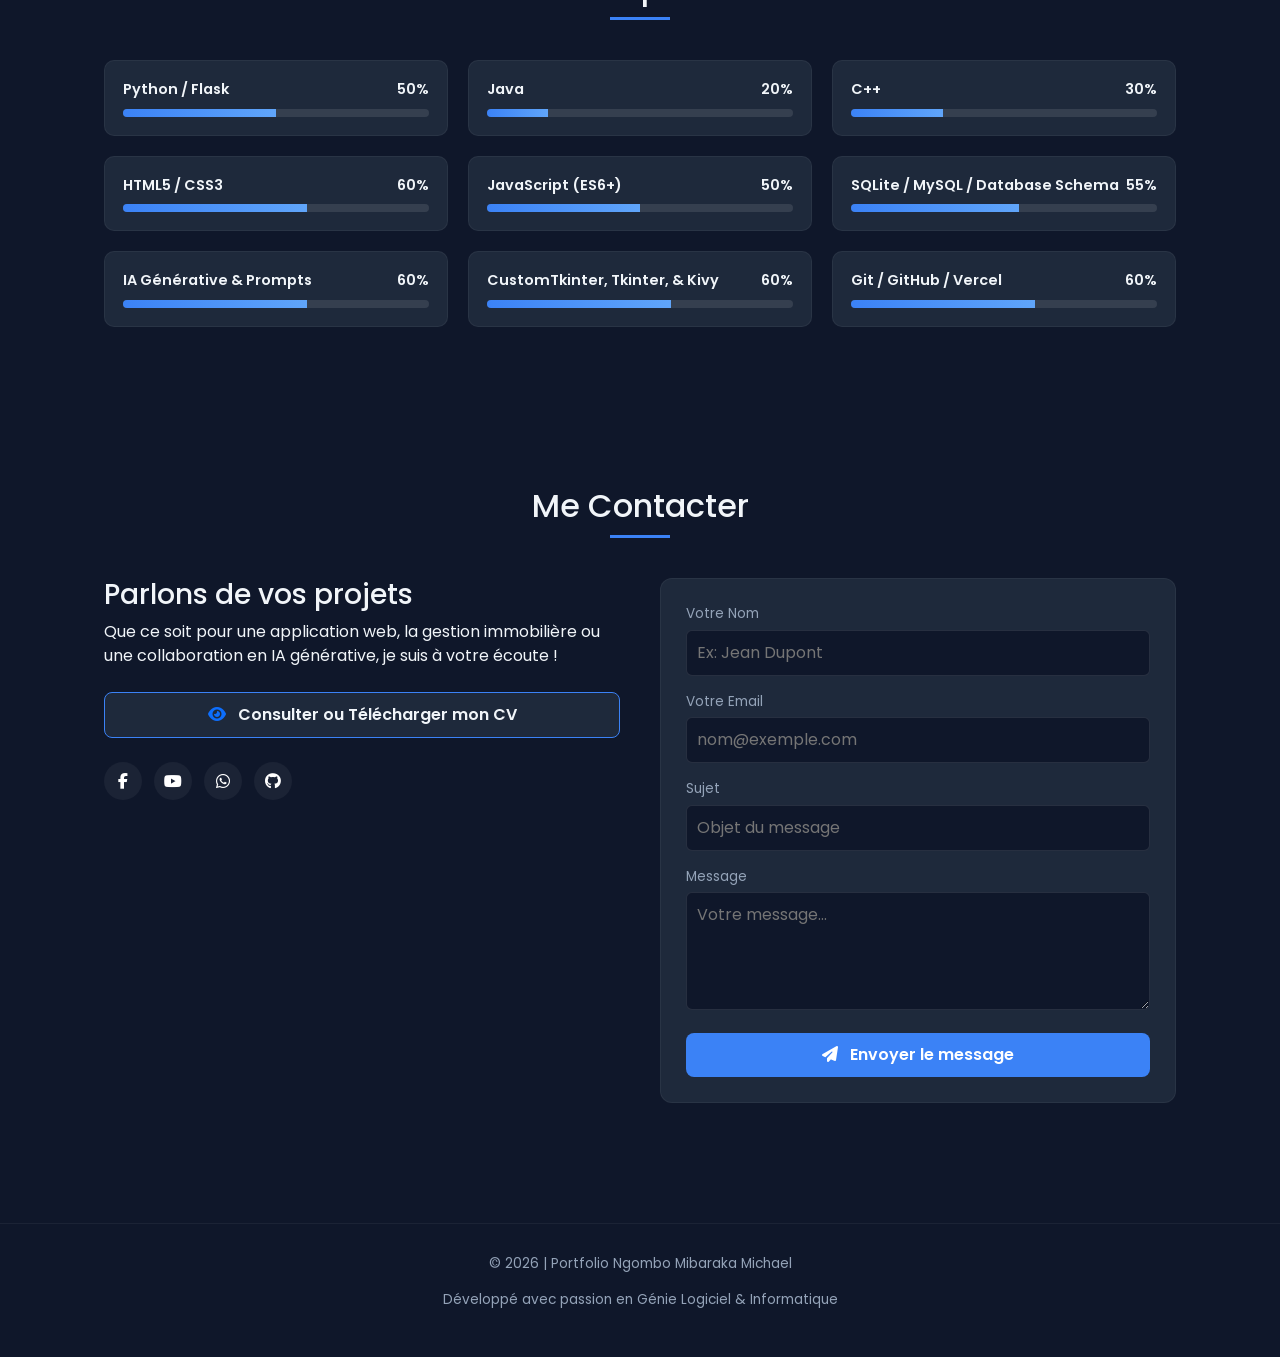
==== commit 7e3c50d4: "Mise a jour de competences" ====
--- a/index.html
+++ b/index.html
@@ -5,20 +5,18 @@
     <meta name="viewport" content="width=device-width, initial-scale=1.0">
     <title>Portfolio | Ngombo Mibaraka Michael</title>
 
-    <!-- Frameworks & Polices -->
     <link href="https://cdn.jsdelivr.net/npm/bootstrap@5.3.0-alpha1/dist/css/bootstrap.min.css" rel="stylesheet">
     <link rel="stylesheet" href="https://cdnjs.cloudflare.com/ajax/libs/font-awesome/6.4.0/css/all.min.css">
     <link href="https://fonts.googleapis.com/css2?family=Poppins:wght@300;400;500;600;700&display=swap" rel="stylesheet">
-    
-    <!-- CSS Personnalisé -->
-    <link rel="stylesheet" href="style.css">
+
+    <link rel="stylesheet" href="style.css?v=6.0">
 </head>
 <body>
 
     <!-- NAVIGATION -->
     <nav class="navbar">
         <div class="logo">
-            UTC <span class="logo-sub">Génie Logiciel</span>
+            <span class="logo-sub">Génie Logiciel</span>
         </div>
 
         <div class="menu-toggle" id="mobile-menu">
@@ -28,15 +26,25 @@
         </div>
 
         <ul class="nav-links" id="nav-links">
-            <li><a href="#accueil">Accueil</a></li>
-            <li><a href="#projets">Projets</a></li>
-            <li><a href="#parcours">Parcours</a></li>
-            <li><a href="#competences">Compétences</a></li>
-            <li><a href="#contact" class="btn-contact-nav">Contact</a></li>
+            <li><a href="#accueil" data-i18n="nav_home">Accueil</a></li>
+            <li><a href="#projets" data-i18n="nav_projects">Projets</a></li>
+            <li><a href="#parcours" data-i18n="nav_timeline">Parcours</a></li>
+            <li><a href="#competences" data-i18n="nav_skills">Compétences</a></li>
+            <li><a href="#contact" class="btn-contact-nav" data-i18n="nav_contact">Contact</a></li>
+            
+            <li class="lang-selector-container ms-2">
+                <i class="fas fa-globe text-primary me-1"></i>
+                <select id="lang-select" class="lang-select">
+                    <option value="fr" selected>Français</option>
+                    <option value="en">English</option>
+                    <option value="sw">Kiswahili</option>
+                </select>
+            </li>
         </ul>
     </nav>
 
-    <!-- SECTION HERO -->
+
+    <!-- HERO SECTION -->
     <header id="accueil" class="hero">
         <div class="hero-container">
             <div class="hero-photo-container">
@@ -44,167 +52,216 @@
             </div>
             
             <div class="hero-text">
-                <span class="greeting">Bonjour, je suis</span>
+                <span class="greeting" data-i18n="hero_greeting">Bonjour, je suis</span>
                 <h1>Ngombo Mibaraka <span class="highlight">Michael</span></h1>
-                <p class="role-title">Étudiant en Génie Logiciel & Informatique à l'Université Technologique du Congo (UTC)</p>
-                <p class="sub-info"><i class="fas fa-rocket text-primary"></i> Co-fondateur Hub Tech DRC | Membre Passionnated Web Club</p>
+                <p class="role-title" data-i18n="hero_role">Étudiant en Génie Logiciel & Développeur Web | Spécialiste IA Générative à l'UTC Uvira</p>
+                <p class="sub-info"><i class="fas fa-rocket text-primary"></i> <span data-i18n="hero_sub">Co-fondateur Hub Tech DRC | Membre Passionnated Web Club</span></p>
 
                 <div class="hero-btns">
-                    <a href="#projets" class="btn-primary">Découvrir mes projets</a>
-                    <a href="#contact" class="btn-secondary">Me contacter</a>
+                    <a href="#projets" class="btn-primary" data-i18n="btn_discover">Découvrir mes projets</a>
+                    <button id="btn-open-cv-modal" class="btn-secondary"><i class="fas fa-file-pdf me-2 text-danger"></i><span data-i18n="btn_view_cv">Voir / Télécharger mon CV</span></button>
                 </div>
             </div>
         </div>
     </header>
 
     <main>
-        <!-- SECTION PROJETS -->
+        <!-- PROJETS -->
         <section id="projets" class="section">
-            <h2 class="section-title">Mes Réalisations</h2>
+            <h2 class="section-title" data-i18n="title_projects">Mes Réalisations</h2>
 
             <div class="projects-grid">
-                <div class="project-card">
-                    <div class="card-content">
-                        <h3>Système de Recensement</h3>
-                        <p>Plateforme intelligente pour la gestion des ménages à Uvira.</p>
-                        <div class="tags">
-                            <span class="tag">Python</span>
-                            <span class="tag">CustomTkinter</span>
-                            <span class="tag">Kivy</span>
-                        </div>
-                    </div>
-                    <div class="card-actions">
-                        <a href="https://github.com/ngombomibaraka-eng/" target="_blank" class="btn-icon"><i class="fab fa-github"></i> Code</a>
-                        <a href="projet-recensement.html" class="btn-link-more">En savoir plus <i class="fas fa-arrow-right"></i></a>
-                    </div>
-                </div>
-
-                <div class="project-card">
-                    <div class="card-content">
-                        <h3>Portfolio Personnel</h3>
-                        <p>Site web moderne, réactif et dynamique pour présenter mon profil.</p>
+
+                <!-- 3e CBCA Mulongwe -->
+                <div class="project-card">
+                    <div class="card-content">
+                        <h3>3e CBCA MULONGWE</h3>
+                        <p data-i18n="desc_cbca">Site de l'église 3e Communauté Baptiste au Centre de l'Afrique paroisse MULONGWE.</p>
+                        <div class="tags">
+                            <span class="tag">HTML</span>
+                            <span class="tag">CSS</span>
+                            <span class="tag">JS</span>
+                        </div>
+                    </div>
+                    <div class="card-actions">
+                        <a href="https://ngombomibaraka-eng.github.io/cbca_mulongwe/" class="btn-link-more"><span>En savoir plus</span> <i class="fas fa-arrow-right ms-1"></i></a>
+                    </div>
+                </div>
+
+                <!-- Mon Portfolio Personnel -->
+                <div class="project-card">
+                    <div class="card-content">
+                        <h3>Mon Portfolio Professionnel</h3>
+                        <p data-i18n="desc_portfolio">Site web vitrine multilingue et interactif présentant mes compétences, projets et parcours en Génie Logiciel.</p>
                         <div class="tags">
                             <span class="tag">HTML5</span>
                             <span class="tag">CSS3</span>
                             <span class="tag">JavaScript</span>
+                            <span class="tag">UI/UX</span>
                         </div>
                     </div>
                     <div class="card-actions">
                         <a href="https://github.com/ngombomibaraka-eng/" target="_blank" class="btn-icon"><i class="fab fa-github"></i> Code</a>
-                        <a href="#" class="btn-link-more">Projet en cours</a>
-                    </div>
-                </div>
-
-                <div class="project-card">
-                    <div class="card-content">
-                        <h3>3e CBCA MULONGWE</h3>
-                        <p>Site de l'église 3e Communauté Baptiste au Centre de l'Afrique paroisse MULONGWE.</p>
-                        <div class="tags">
-                            <span class="tag">HTML</span>
-                            <span class="tag">CSS</span>
-                            <span class="tag">JS</span>
-                        </div>
-                    </div>
-                    <div class="card-actions">
-                        <a href="https://ngombomibaraka-eng.github.io/cbca_mulongwe/" class="btn-link-more">En savoir plus <i class="fas fa-arrow-right"></i></a>
-                    </div>
-                </div>
-
+                        <span class="badge bg-primary-subtle text-primary border border-primary px-2 py-1 rounded" data-i18n="tag_active">Projet Actuel</span>
+                    </div>
+                </div>
+
+                <!-- My Loc -->
+                <div class="project-card badge-upcoming-container">
+                    <span class="badge-upcoming" data-i18n="badge_soon">Bientôt disponible</span>
+                    <div class="card-content">
+                        <h3>My Loc - Gestion Immobilière</h3>
+                        <p data-i18n="desc_myloc">Propriétaire et locataire gèrent leurs biens avec sécurité. Système intelligent de suivi des baux et des loyers.</p>
+                        <div class="tags">
+                            <span class="tag">Python</span>
+                            <span class="tag">Flask</span>
+                            <span class="tag">MySQL</span>
+                            <span class="tag">Immobilier</span>
+                        </div>
+                    </div>
+                    <div class="card-actions">
+                        <span class="status-disabled"><i class="fas fa-clock me-1"></i> <span data-i18n="status_in_dev">En développement</span></span>
+                    </div>
+                </div>
+
+                <!-- UviraMarket -->
+                <div class="project-card">
+                    <div class="card-content">
+                        <h3>UviraMarket</h3>
+                        <p data-i18n="desc_uviramarket">Plateforme e-commerce locale connectant vendeurs, acheteurs et administrateurs de la ville d'Uvira.</p>
+                        <div class="tags">
+                            <span class="tag">Python</span>
+                            <span class="tag">Flask</span>
+                            <span class="tag">SQLite</span>
+                            <span class="tag">E-Commerce</span>
+                        </div>
+                    </div>
+                    <div class="card-actions">
+                        <a href="https://github.com/ngombomibaraka-eng/" target="_blank" class="btn-icon"><i class="fab fa-github"></i> Code</a>
+                        <a href="https://uvira-market-omega.vercel.app" target="_blank" class="btn-link-more"><span data-i18n="btn_demo">Voir la démo</span> <i class="fas fa-external-link-alt ms-1"></i></a>
+                    </div>
+                </div>
+
+                <!-- EduGest -->
+                <div class="project-card">
+                    <div class="card-content">
+                        <h3>EduGest</h3>
+                        <p data-i18n="desc_edugest">Système SaaS de gestion d'établissements scolaires : suivi académique, registres d'élèves et comptabilité financière.</p>
+                        <div class="tags">
+                            <span class="tag">Python</span>
+                            <span class="tag">Flask</span>
+                            <span class="tag">SaaS</span>
+                            <span class="tag">Gestion Financière</span>
+                        </div>
+                    </div>
+                    <div class="card-actions">
+                        <a href="https://github.com/ngombomibaraka-eng/" target="_blank" class="btn-icon"><i class="fab fa-github"></i> Code</a>
+                        <a href="https://edu-gest-beta.vercel.app" target="_blank" class="btn-link-more"><span data-i18n="btn_demo">Voir la démo</span> <i class="fas fa-external-link-alt ms-1"></i></a>
+                    </div>
+                </div>
+
+                <!-- Munga Family -->
+                <div class="project-card">
+                    <div class="card-content">
+                        <h3>Munga Family</h3>
+                        <p data-i18n="desc_mungafamily">Application web interactive dédiée au registre familial : arbre généalogique visuel et mémoire patrimoniale.</p>
+                        <div class="tags">
+                            <span class="tag">Flask</span>
+                            <span class="tag">SQLite</span>
+                            <span class="tag">UI/UX</span>
+                            <span class="tag">Web App</span>
+                        </div>
+                    </div>
+                    <div class="card-actions">
+                        <a href="https://github.com/ngombomibaraka-eng/" target="_blank" class="btn-icon"><i class="fab fa-github"></i> Code</a>
+                        <a href="https://munga-family.vercel.app" target="_blank" class="btn-link-more"><span data-i18n="btn_demo">Voir la démo</span> <i class="fas fa-external-link-alt ms-1"></i></a>
+                    </div>
+                </div>
+
+                <!-- Hub Tech DRC -->
                 <div class="project-card">
                     <div class="card-content">
                         <h3>Hub Tech DRC</h3>
-                        <p>Plateforme officielle du club d'innovation et de transformation numérique à l'UTC-Uvira.</p>
-                        <div class="tags">
-                            <span class="tag">HTML</span>
-                            <span class="tag">CSS</span>
-                            <span class="tag">JS</span>
+                        <p data-i18n="desc_hubtech">Plateforme officielle du club d'innovation et de transformation numérique basé à l'Université Technologique du Congo (UTC-Uvira).</p>
+                        <div class="tags">
+                            <span class="tag">HTML5</span>
+                            <span class="tag">CSS3</span>
+                            <span class="tag">JavaScript</span>
                         </div>
                     </div>
                     <div class="card-actions">
                         <a href="https://youtube.com/@hubtechdrc?si=TBOERxqZ5r6x81qi" target="_blank" class="btn-icon"><i class="fab fa-youtube"></i> YouTube</a>
-                        <a href="#" class="btn-link-more">En savoir plus <i class="fas fa-arrow-right"></i></a>
-                    </div>
-                </div>
-
-                <div class="project-card">
-                    <div class="card-content">
-                        <h3>Créateur de Chansons Personnalisées</h3>
-                        <p>Service de personnalisation de musiques pour événements (Anniversaires, Réceptions, etc.).</p>
-                        <div class="tags">
-                            <span class="tag">IA Générative</span>
-                            <span class="tag">Audio</span>
-                        </div>
-                    </div>
-                    <div class="card-actions">
-                        <a href="#" class="btn-link-more">En savoir plus <i class="fas fa-arrow-right"></i></a>
-                    </div>
-                </div>
+                    </div>
+                </div>
+
+            </div>
+
+            <!-- BOUTON VOIR TOUTES LES RÉALISATIONS -->
+            <div class="text-center mt-5">
+                <a href="projets-detail.html" class="btn-secondary d-inline-flex align-items-center gap-2">
+                    <span>Voir toutes les réalisations</span>
+                    <i class="fas fa-arrow-right"></i>
+                </a>
             </div>
         </section>
 
-        <!-- SECTION PARCOURS -->
+        <!-- PARCOURS -->
         <section id="parcours" class="section">
-            <h2 class="section-title">Mon Parcours</h2>
+            <h2 class="section-title" data-i18n="title_timeline">Mon Parcours</h2>
 
             <div class="timeline">
                 <div class="timeline-item">
                     <span class="timeline-date">2024 - Présent</span>
-                    <h3>Université Technologique du Congo</h3>
-                    <p>Études en Génie Logiciel & Informatique</p>
+                    <h3>Université Technologique du Congo (UTC)</h3>
+                    <p data-i18n="tl_utc">Études supérieures en Génie Logiciel & Informatique</p>
                 </div>
 
                 <div class="timeline-item">
                     <span class="timeline-date">Juillet 2026</span>
                     <h3>Habari RDC x La Benevolencija</h3>
-                    <p>Certificat : Prévention des discours de haine et consolidation de la paix</p>
+                    <p data-i18n="tl_benevolencija">Certificat : Prévention des discours de haine et consolidation de la paix</p>
                 </div>
 
                 <div class="timeline-item">
                     <span class="timeline-date">Mars 2026</span>
                     <h3>Université Technologique du Congo</h3>
-                    <p>Brevet de formation Python</p>
-                </div>
-
-                <div class="timeline-item">
-                    <span class="timeline-date">Novembre 2025</span>
-                    <h3>Passionnated Web Club & UTC</h3>
-                    <p>Formations Web Front-End & IA Générative</p>
-                </div>
-            </div>
-
-            <div class="text-center mt-4">
-                <a href="parcours-detail.html" class="btn-secondary">Voir tout le parcours & certifications <i class="fas fa-arrow-right ms-2"></i></a>
+                    <p data-i18n="tl_python">Brevet de formation spécialisée en Python</p>
+                </div>
+            </div>
+
+            <!-- BOUTON VOIR TOUT LE PARCOURS ET CERTIFICATIONS -->
+            <div class="text-center mt-5">
+                <a href="parcours-detail.html" class="btn-secondary d-inline-flex align-items-center gap-2">
+                    <span>Voir tout le parcours & certifications</span>
+                    <i class="fas fa-arrow-right"></i>
+                </a>
             </div>
         </section>
 
-        <!-- SECTION COMPÉTENCES DYNAMIQUES (JS) -->
+        <!-- COMPÉTENCES -->
         <section id="competences" class="section">
-            <h2 class="section-title">Mes Compétences</h2>
-            
-            <!-- Injection dynamique des compétences par le script JavaScript -->
+            <h2 class="section-title" data-i18n="title_skills">Mes Compétences</h2>
             <div id="skills-container" class="skills-grid"></div>
         </section>
 
-        <!-- SECTION CONTACT -->
+        <!-- CONTACT -->
         <section id="contact" class="section">
-            <h2 class="section-title">Me Contacter</h2>
+            <h2 class="section-title" data-i18n="title_contact">Me Contacter</h2>
 
             <div class="contact-wrapper">
                 <div class="contact-info">
-                    <h3>Parlons de vos projets</h3>
-                    <p>Que ce soit pour une collaboration, une opportunité professionnelle ou une question, je reste disponible !</p>
+                    <h3 data-i18n="contact_subtitle">Parlons de vos projets</h3>
+                    <p data-i18n="contact_desc">Que ce soit pour une application web, la gestion immobilière ou une collaboration en IA générative, je suis à votre écoute !</p>
 
                     <div class="cv-block my-4">
-                        <p class="fw-bold mb-2"><i class="fas fa-download me-2"></i>Télécharger mon CV :</p>
-                        <div class="cv-buttons">
-                            <a href="image/CV_PRO_Francais.png" download class="btn-cv"><i class="fas fa-file-pdf text-danger"></i> Version FR</a>
-                            <a href="image/CV_pro_anglais.png" download class="btn-cv"><i class="fas fa-file-pdf text-danger"></i> Version EN</a>
-                        </div>
+                        <button id="btn-trigger-cv" class="btn-cv-trigger">
+                            <i class="fas fa-eye text-primary me-2"></i> <span data-i18n="btn_view_download_cv">Consulter ou Télécharger mon CV</span>
+                        </button>
                     </div>
 
                     <div class="social-links">
                         <a href="https://www.facebook.com/profile.php?id=61588190810548" target="_blank" title="Facebook"><i class="fab fa-facebook-f"></i></a>
-                        <a href="https://linkedin.com/in/ngombo-mibaraka-dev" target="_blank" title="fa-linkedin"><i class="fab fa-linkedin"></i></a>
+                        <a href="https://youtube.com/@hubtechdrc?si=TBOERxqZ5r6x81qi" target="_blank" title="YouTube"><i class="fab fa-youtube"></i></a>
                         <a href="https://chat.whatsapp.com/GgwyBeBTqSu8wBcDb2ZMI4?mode=gi_t" target="_blank" title="WhatsApp"><i class="fab fa-whatsapp"></i></a>
                         <a href="https://github.com/ngombomibaraka-eng/" target="_blank" title="GitHub"><i class="fab fa-github"></i></a>
                     </div>
@@ -212,37 +269,60 @@
 
                 <form id="contact-form" class="contact-form">
                     <div class="form-group mb-3">
-                        <label for="name">Votre Nom</label>
+                        <label for="name" data-i18n="lbl_name">Votre Nom</label>
                         <input type="text" id="name" required placeholder="Ex: Jean Dupont">
                     </div>
                     <div class="form-group mb-3">
-                        <label for="email">Votre Email</label>
+                        <label for="email" data-i18n="lbl_email">Votre Email</label>
                         <input type="email" id="email" required placeholder="nom@exemple.com">
                     </div>
                     <div class="form-group mb-3">
-                        <label for="subject">Sujet</label>
+                        <label for="subject" data-i18n="lbl_subject">Sujet</label>
                         <input type="text" id="subject" required placeholder="Objet du message">
                     </div>
                     <div class="form-group mb-3">
-                        <label for="message">Message</label>
-                        <textarea id="message" rows="5" required placeholder="Votre message..."></textarea>
+                        <label for="message" data-i18n="lbl_message">Message</label>
+                        <textarea id="message" rows="4" required placeholder="Votre message..."></textarea>
                     </div>
                     <button type="submit" class="btn-primary w-100">
-                        <i class="fas fa-paper-plane me-2"></i> Envoyer le message
+                        <i class="fas fa-paper-plane me-2"></i> <span data-i18n="btn_send">Envoyer le message</span>
                     </button>
-                    <div id="form-status" class="mt-3 text-center"></div>
+
+                    <div id="form-response" class="form-response-box mt-3 d-none">
+                        <i class="fas fa-check-circle me-2 text-success"></i>
+                        <span id="response-text">L'auteur vous répondra dans un instant !</span>
+                    </div>
                 </form>
             </div>
         </section>
     </main>
 
-    <!-- FOOTER -->
+    <!-- MODAL CV POPUP -->
+    <div id="cv-modal" class="cv-modal">
+        <div class="cv-modal-content">
+            <div class="cv-modal-header">
+                <h3><i class="fas fa-file-pdf text-danger me-2"></i> Curriculum Vitae</h3>
+                <span class="close-cv-modal" id="close-cv-modal">&times;</span>
+            </div>
+            <div class="cv-modal-body">
+                <p class="text-dim mb-3" data-i18n="cv_modal_info">Le CV est synchronisé avec la langue actuellement sélectionnée sur le site.</p>
+                <div class="cv-viewer-container">
+                    <iframe id="cv-frame" src="assets/CV_Ngombo_FR.pdf" width="100%" height="450px" style="border:none; border-radius:8px;"></iframe>
+                </div>
+            </div>
+            <div class="cv-modal-footer">
+                <a id="btn-download-cv" href="assets/CV_Ngombo_FR.pdf" download class="btn-primary">
+                    <i class="fas fa-download me-2"></i> <span data-i18n="btn_download">Télécharger le document PDF</span>
+                </a>
+            </div>
+        </div>
+    </div>
+
     <footer>
         <p>&copy; 2026 | Portfolio Ngombo Mibaraka Michael</p>
-        <p class="text-dim">Développé avec passion en Génie Logiciel & Informatique</p>
+        <p class="text-dim" data-i18n="footer_sub">Développé avec passion en Génie Logiciel & Informatique</p>
     </footer>
 
-    <!-- SCRIPT -->
-    <script src="script.js"></script>
+    <script src="script.js?v=5.0"></script>
 </body>
 </html>
--- a/style.css
+++ b/style.css
@@ -1,4 +1,3 @@
-/* --- PALETTE & VARIABLES --- */
 :root {
     --bg-dark: #0f172a;
     --card-bg: #1e293b;
@@ -10,174 +9,177 @@
 }
 
 * {
-    margin: 0;
-    padding: 0;
-    box-sizing: border-box;
-    font-family: 'Poppins', sans-serif;
-    scroll-behavior: smooth;
+    margin: 0; padding: 0; box-sizing: border-box;
+    font-family: 'Poppins', sans-serif; scroll-behavior: smooth;
 }
 
 body {
-    background-color: var(--bg-dark);
-    color: var(--text-main);
-    overflow-x: hidden;
+    background-color: var(--bg-dark); color: var(--text-main); overflow-x: hidden;
 }
 
-/* --- NAVIGATION --- */
+/* NAVBAR & LOGO AVATAR */
 .navbar {
-    display: flex;
-    justify-content: space-between;
-    align-items: center;
-    padding: 0 5%;
-    background: rgba(15, 23, 42, 0.9);
-    backdrop-filter: blur(12px);
-    position: fixed;
-    top: 0;
-    width: 100%;
-    z-index: 1000;
-    height: 80px;
+    display: flex; justify-content: space-between; align-items: center;
+    padding: 0 4%; background: rgba(15, 23, 42, 0.9); backdrop-filter: blur(12px);
+    position: fixed; top: 0; width: 100%; z-index: 1000; height: 80px;
     border-bottom: 1px solid rgba(255, 255, 255, 0.05);
 }
 
-.logo { font-size: 1.5rem; font-weight: 700; }
-.logo-sub { color: var(--primary); font-size: 0.85rem; font-weight: 300; display: block; }
+.logo { display: flex; align-items: center; gap: 10px; }
+.logo-img {
+    width: 42px; height: 42px; border-radius: 50%; object-fit: cover;
+    border: 2px solid var(--primary);
+}
+.logo-sub { color: var(--primary); font-size: 0.85rem; font-weight: 500; }
 
-.nav-links { display: flex; list-style: none; gap: 25px; align-items: center; }
-.nav-links a { text-decoration: none; color: var(--text-main); font-size: 0.95rem; transition: 0.3s; }
+/* SELECTEUR DE LANGUE */
+.lang-selector-container {
+    display: flex; align-items: center; background: rgba(255, 255, 255, 0.05);
+    padding: 4px 10px; border-radius: 20px; border: 1px solid rgba(255, 255, 255, 0.1);
+}
+.lang-select {
+    background: transparent; color: var(--text-main); border: none; outline: none;
+    font-size: 0.85rem; cursor: pointer;
+}
+.lang-select option { background: var(--card-bg); color: var(--text-main); }
+
+.nav-links { display: flex; list-style: none; gap: 20px; align-items: center; margin: 0; }
+.nav-links a { text-decoration: none; color: var(--text-main); font-size: 0.9rem; transition: 0.3s; }
 .nav-links a:hover { color: var(--primary); }
 
 .btn-contact-nav {
-    border: 2px solid var(--accent);
-    color: var(--accent) !important;
-    padding: 6px 20px;
-    border-radius: 50px;
-    font-weight: 600;
+    border: 2px solid var(--accent); color: var(--accent) !important;
+    padding: 5px 18px; border-radius: 50px; font-weight: 600;
 }
 .btn-contact-nav:hover { background-color: var(--accent); color: white !important; }
 
-/* Menu Burger Mobile */
 .menu-toggle { display: none; flex-direction: column; gap: 5px; cursor: pointer; }
-.bar { width: 25px; height: 3px; background-color: var(--primary); transition: 0.3s; }
+.bar { width: 25px; height: 3px; background-color: var(--primary); }
 
-/* --- HERO SECTION --- */
+/* HERO SECTION ET RESTRICTION STRICTE DE LA PHOTO DE PROFIL */
 .hero {
-    min-height: 100vh;
-    display: flex;
-    align-items: center;
-    justify-content: center;
-    padding: 120px 5% 60px;
-    background: radial-gradient(circle at top right, #1e293b, #0f172a);
+    min-height: 100vh; display: flex; align-items: center; justify-content: center;
+    padding: 120px 5% 60px; background: radial-gradient(circle at top right, #1e293b, #0f172a);
+    overflow: hidden;
+}
+.hero-container { display: flex; align-items: center; justify-content: center; gap: 40px; max-width: 1100px; width: 100%; }
+
+.hero-photo-container {
+    flex-shrink: 0 !important;
+    width: 220px !important;
+    height: 220px !important;
+    max-width: 220px !important;
+    max-height: 220px !important;
+    border-radius: 50% !important;
+    overflow: hidden !important;
+    border: 4px solid var(--primary) !important;
+    box-shadow: 0 0 30px rgba(59, 130, 246, 0.3) !important;
+    display: block !important;
 }
 
-.hero-container {
-    display: flex;
-    align-items: center;
-    justify-content: space-between;
-    gap: 50px;
-    max-width: 1100px;
-    width: 100%;
+.hero-photo, .hero-photo-container img {
+    width: 100% !important;
+    height: 100% !important;
+    max-width: 100% !important;
+    max-height: 100% !important;
+    object-fit: cover !important;
+    display: block !important;
 }
 
-.hero-photo-container { flex: 1; display: flex; justify-content: center; }
-.hero-photo {
-    width: 250px;
-    height: 250px;
-    border-radius: 50%;
-    object-fit: cover;
-    border: 4px solid var(--primary);
-    box-shadow: 0 0 30px rgba(59, 130, 246, 0.25);
-}
+.hero h1 { font-size: 2.5rem; margin: 10px 0; font-weight: 700; }
+.highlight { color: var(--primary); }
+.role-title { font-size: 1.05rem; color: var(--text-main); margin-bottom: 10px; }
+.sub-info { color: var(--text-dim); font-size: 0.9rem; margin-bottom: 25px; }
 
-.hero-text { flex: 1.5; }
-.greeting { color: var(--text-dim); font-size: 1.1rem; }
-.hero h1 { font-size: 3rem; margin: 10px 0; font-weight: 700; }
-.highlight { color: var(--primary); }
-.role-title { font-size: 1.15rem; color: var(--text-main); margin-bottom: 10px; }
-.sub-info { color: var(--text-dim); font-size: 0.95rem; margin-bottom: 30px; }
-
-/* --- BOUTONS --- */
-.btn-primary, .btn-secondary {
-    padding: 10px 24px;
-    border-radius: 8px;
-    text-decoration: none;
-    font-weight: 600;
-    display: inline-block;
-    transition: 0.3s ease;
-    border: none;
-    cursor: pointer;
+/* BOUTONS */
+.btn-primary, .btn-secondary, .btn-cv-trigger {
+    padding: 10px 22px; border-radius: 8px; text-decoration: none; font-weight: 600;
+    display: inline-block; transition: 0.3s ease; border: none; cursor: pointer;
 }
 .btn-primary { background-color: var(--primary); color: white; }
 .btn-primary:hover { background-color: var(--primary-hover); color: white; transform: translateY(-2px); }
 .btn-secondary { background: transparent; border: 1px solid rgba(255, 255, 255, 0.2); color: var(--text-main); margin-left: 10px; }
-.btn-secondary:hover { background: rgba(255, 255, 255, 0.05); color: white; border-color: var(--primary); }
+.btn-secondary:hover { background: rgba(255, 255, 255, 0.05); border-color: var(--primary); }
+.btn-cv-trigger { background: var(--card-bg); border: 1px solid var(--primary); color: var(--text-main); width: 100%; text-align: center; }
+.btn-cv-trigger:hover { background: var(--primary); color: white; }
 
-/* --- SECTIONS GLOBALES --- */
+/* PROJETS & BADGES */
 .section { padding: 80px 5%; max-width: 1200px; margin: 0 auto; }
-.section-title { text-align: center; font-size: 2.2rem; margin-bottom: 50px; position: relative; }
-.section-title::after { content: ''; display: block; width: 60px; height: 3px; background: var(--primary); margin: 10px auto 0; border-radius: 2px; }
+.section-title { text-align: center; font-size: 2rem; margin-bottom: 40px; position: relative; }
+.section-title::after { content: ''; display: block; width: 60px; height: 3px; background: var(--primary); margin: 10px auto 0; }
 
-/* --- PROJETS --- */
-.projects-grid { display: grid; gap: 25px; grid-template-columns: repeat(auto-fit, minmax(300px, 1fr)); }
+.projects-grid { display: grid; gap: 25px; grid-template-columns: repeat(auto-fit, minmax(310px, 1fr)); }
 .project-card {
-    background: var(--card-bg);
-    padding: 25px;
-    border-radius: 12px;
-    border: 1px solid rgba(255, 255, 255, 0.05);
-    display: flex;
-    flex-direction: column;
-    justify-content: space-between;
+    background: var(--card-bg); padding: 25px; border-radius: 12px;
+    border: 1px solid rgba(255, 255, 255, 0.05); display: flex; flex-direction: column; justify-content: space-between;
+    position: relative; transition: 0.3s ease;
 }
-.project-card h3 { font-size: 1.25rem; margin-bottom: 10px; }
-.project-card p { color: var(--text-dim); font-size: 0.9rem; margin-bottom: 15px; }
+.project-card:hover { transform: translateY(-5px); border-color: rgba(59, 130, 246, 0.4); }
+
+.badge-upcoming-container { border: 1px dashed var(--primary); }
+.badge-upcoming {
+    position: absolute; top: 15px; right: 15px; background: rgba(239, 68, 68, 0.2);
+    color: var(--accent); border: 1px solid var(--accent); font-size: 0.7rem; padding: 2px 8px; border-radius: 12px; font-weight: 600;
+}
+.status-disabled { font-size: 0.8rem; color: var(--text-dim); }
 
 .tag { display: inline-block; padding: 4px 10px; font-size: 0.75rem; background: rgba(59, 130, 246, 0.15); color: var(--primary); border-radius: 20px; margin: 0 4px 6px 0; }
 .card-actions { margin-top: 20px; display: flex; justify-content: space-between; align-items: center; border-top: 1px solid rgba(255, 255, 255, 0.05); padding-top: 15px; }
 .btn-icon { color: var(--text-dim); text-decoration: none; font-size: 0.85rem; }
-.btn-icon:hover { color: var(--primary); }
 .btn-link-more { color: var(--primary); text-decoration: none; font-size: 0.85rem; font-weight: 600; }
 
-/* --- TIMELINE --- */
+/* TIMELINE & SKILLS */
 .timeline { max-width: 700px; margin: 0 auto; border-left: 2px solid var(--primary); padding-left: 20px; }
-.timeline-item { position: relative; margin-bottom: 30px; background: var(--card-bg); padding: 20px; border-radius: 8px; }
+.timeline-item { position: relative; margin-bottom: 25px; background: var(--card-bg); padding: 18px; border-radius: 8px; }
 .timeline-item::before { content: ''; position: absolute; left: -27px; top: 22px; width: 12px; height: 12px; background: var(--primary); border-radius: 50%; }
 .timeline-date { font-size: 0.8rem; color: var(--primary); font-weight: 600; }
 
-/* --- COMPÉTENCES (JS) --- */
 .skills-grid { display: grid; grid-template-columns: repeat(auto-fit, minmax(280px, 1fr)); gap: 20px; }
-.skill-card { background: var(--card-bg); padding: 20px; border-radius: 10px; border: 1px solid rgba(255, 255, 255, 0.05); }
-.skill-info { display: flex; justify-content: space-between; margin-bottom: 10px; font-weight: 600; font-size: 0.95rem; }
-.skill-percent { color: var(--primary); }
+.skill-card { background: var(--card-bg); padding: 18px; border-radius: 10px; border: 1px solid rgba(255, 255, 255, 0.05); }
+.skill-info { display: flex; justify-content: space-between; margin-bottom: 8px; font-weight: 600; font-size: 0.9rem; }
 .progress-bar-bg { width: 100%; height: 8px; background: rgba(255, 255, 255, 0.1); border-radius: 10px; overflow: hidden; }
 .progress-bar-fill { height: 100%; background: linear-gradient(90deg, var(--primary), #60a5fa); width: 0%; transition: width 1.2s ease-in-out; }
 
-/* --- CONTACT --- */
+/* CONTACT & FORM RESPONSE */
 .contact-wrapper { display: grid; grid-template-columns: repeat(auto-fit, minmax(300px, 1fr)); gap: 40px; }
-.contact-form { background: var(--card-bg); padding: 30px; border-radius: 12px; border: 1px solid rgba(255, 255, 255, 0.05); }
-.form-group label { display: block; margin-bottom: 6px; font-size: 0.85rem; color: var(--text-dim); }
+.contact-form { background: var(--card-bg); padding: 25px; border-radius: 12px; border: 1px solid rgba(255, 255, 255, 0.05); }
+.form-group label { display: block; margin-bottom: 5px; font-size: 0.85rem; color: var(--text-dim); }
 .form-group input, .form-group textarea {
-    width: 100%; padding: 10px 14px; background: #0f172a; border: 1px solid rgba(255, 255, 255, 0.1); color: white; border-radius: 6px; outline: none;
+    width: 100%; padding: 10px; background: #0f172a; border: 1px solid rgba(255, 255, 255, 0.1); color: white; border-radius: 6px; outline: none;
 }
-.form-group input:focus, .form-group textarea:focus { border-color: var(--primary); }
+.form-response-box {
+    background: rgba(34, 197, 94, 0.15); border: 1px solid #22c55e; color: #22c55e;
+    padding: 12px; border-radius: 6px; font-size: 0.9rem; text-align: center;
+}
 
-.cv-buttons { display: flex; gap: 10px; flex-wrap: wrap; }
-.btn-cv { background: rgba(255, 255, 255, 0.05); color: var(--text-main); padding: 8px 15px; border-radius: 6px; text-decoration: none; font-size: 0.85rem; border: 1px solid rgba(255, 255, 255, 0.1); }
-.btn-cv:hover { background: var(--primary); color: white; border-color: var(--primary); }
+/* MODAL CV POPUP */
+.cv-modal {
+    display: none; position: fixed; z-index: 2000; left: 0; top: 0; width: 100%; height: 100%;
+    background-color: rgba(0, 0, 0, 0.8); backdrop-filter: blur(5px);
+    align-items: center; justify-content: center;
+}
+.cv-modal-content {
+    background: var(--card-bg); width: 90%; max-width: 800px; border-radius: 12px;
+    border: 1px solid rgba(255, 255, 255, 0.1); overflow: hidden; box-shadow: 0 10px 30px rgba(0,0,0,0.5);
+}
+.cv-modal-header { display: flex; justify-content: space-between; align-items: center; padding: 15px 20px; border-bottom: 1px solid rgba(255, 255, 255, 0.05); }
+.close-cv-modal { font-size: 1.8rem; cursor: pointer; color: var(--text-dim); }
+.close-cv-modal:hover { color: var(--accent); }
+.cv-modal-body { padding: 20px; }
+.cv-modal-footer { padding: 15px 20px; text-align: right; border-top: 1px solid rgba(255, 255, 255, 0.05); }
 
+/* SOCIAL LINKS & FOOTER */
 .social-links { display: flex; gap: 12px; margin-top: 20px; }
-.social-links a { width: 40px; height: 40px; border-radius: 50%; background: rgba(255, 255, 255, 0.05); display: flex; align-items: center; justify-content: center; color: white; text-decoration: none; transition: 0.3s; }
-.social-links a:hover { background: var(--primary); transform: translateY(-3px); }
+.social-links a { width: 38px; height: 38px; border-radius: 50%; background: rgba(255, 255, 255, 0.05); display: flex; align-items: center; justify-content: center; color: white; text-decoration: none; transition: 0.3s; }
+.social-links a:hover { background: var(--primary); }
 
 footer { text-align: center; padding: 30px; color: var(--text-dim); border-top: 1px solid rgba(255, 255, 255, 0.05); font-size: 0.85rem; margin-top: 40px; }
 
-/* ANIMATIONS AU SCROLL */
-.project-card, .timeline-item, .skill-card {
-    opacity: 0;
-    transform: translateY(20px);
-    transition: opacity 0.6s ease-out, transform 0.6s ease-out;
-}
+/* ANIMATIONS SCROLL */
+.project-card, .timeline-item, .skill-card { opacity: 0; transform: translateY(20px); transition: opacity 0.6s ease-out, transform 0.6s ease-out; }
 .visible { opacity: 1; transform: translateY(0); }
 
-/* RESPONSIVE MOBILE */
+/* MOBILE RESPONSIVE */
 @media (max-width: 768px) {
     .menu-toggle { display: flex; }
     .nav-links {
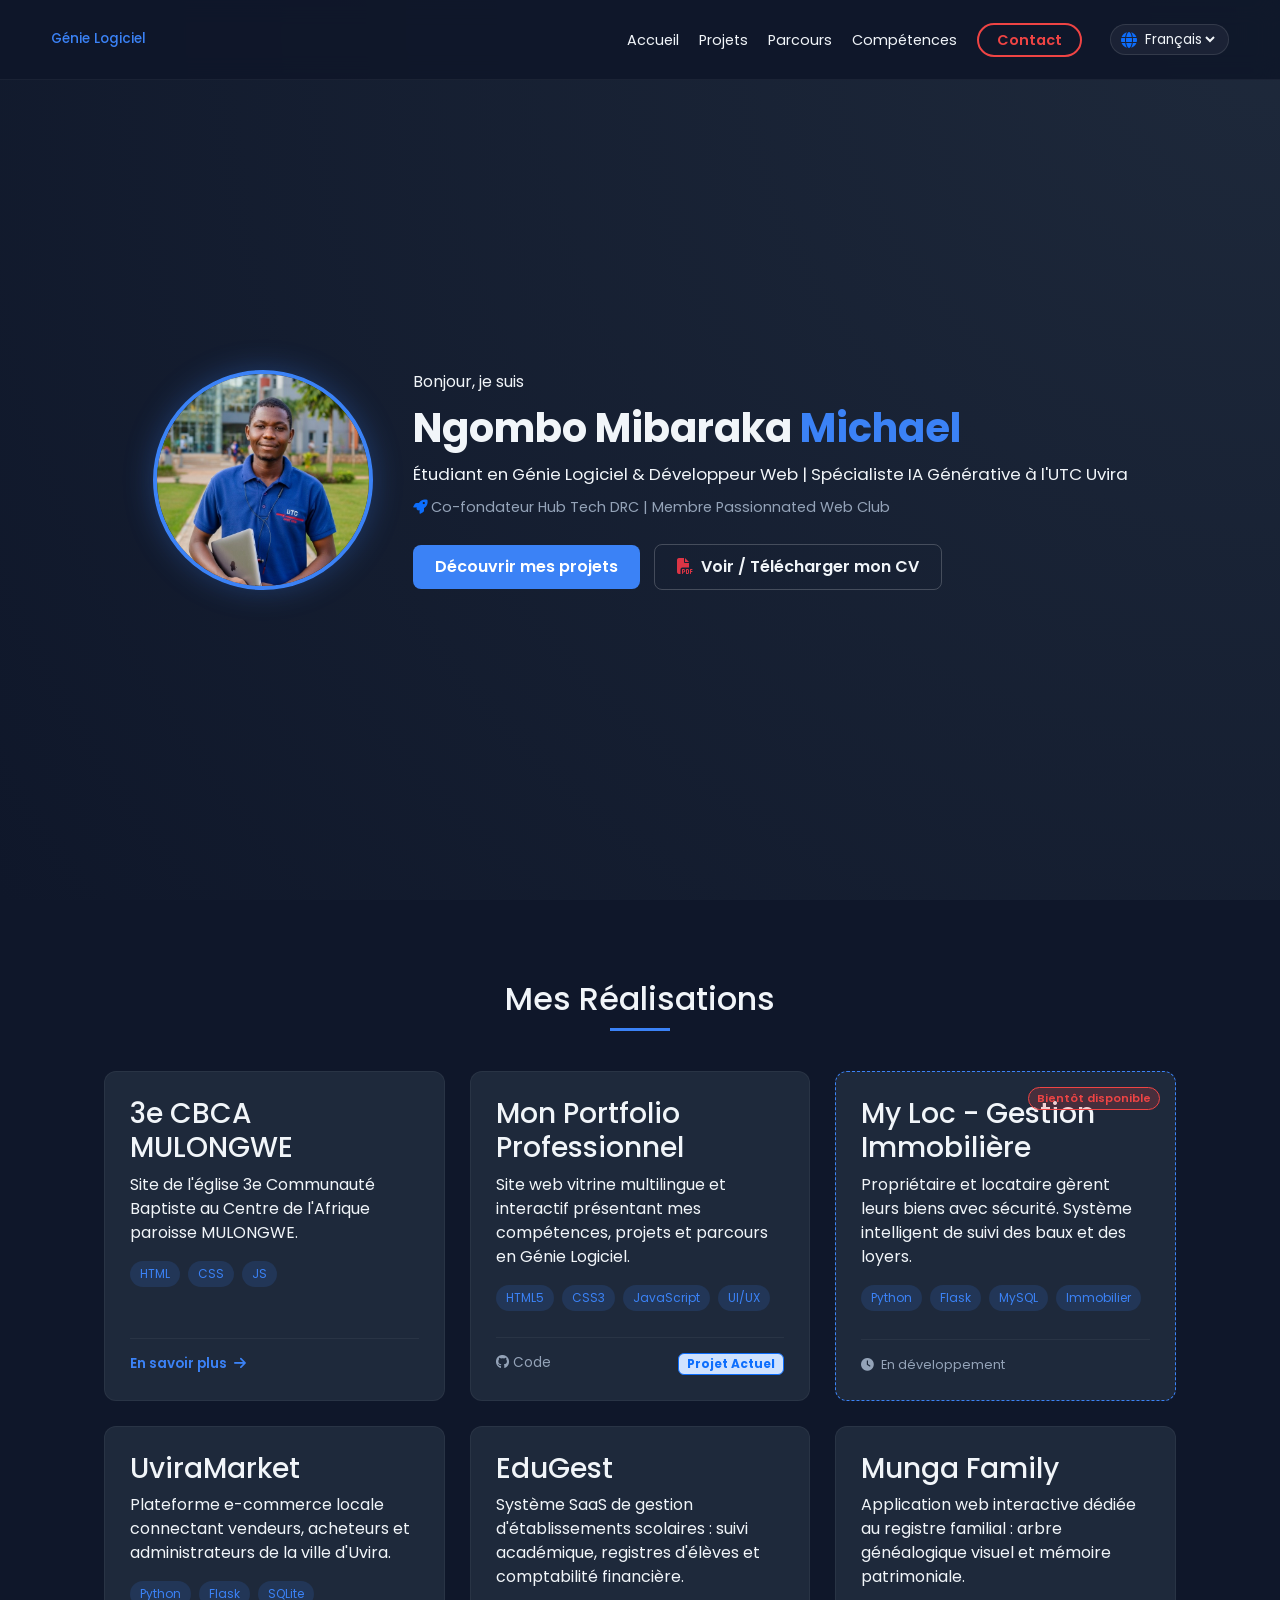
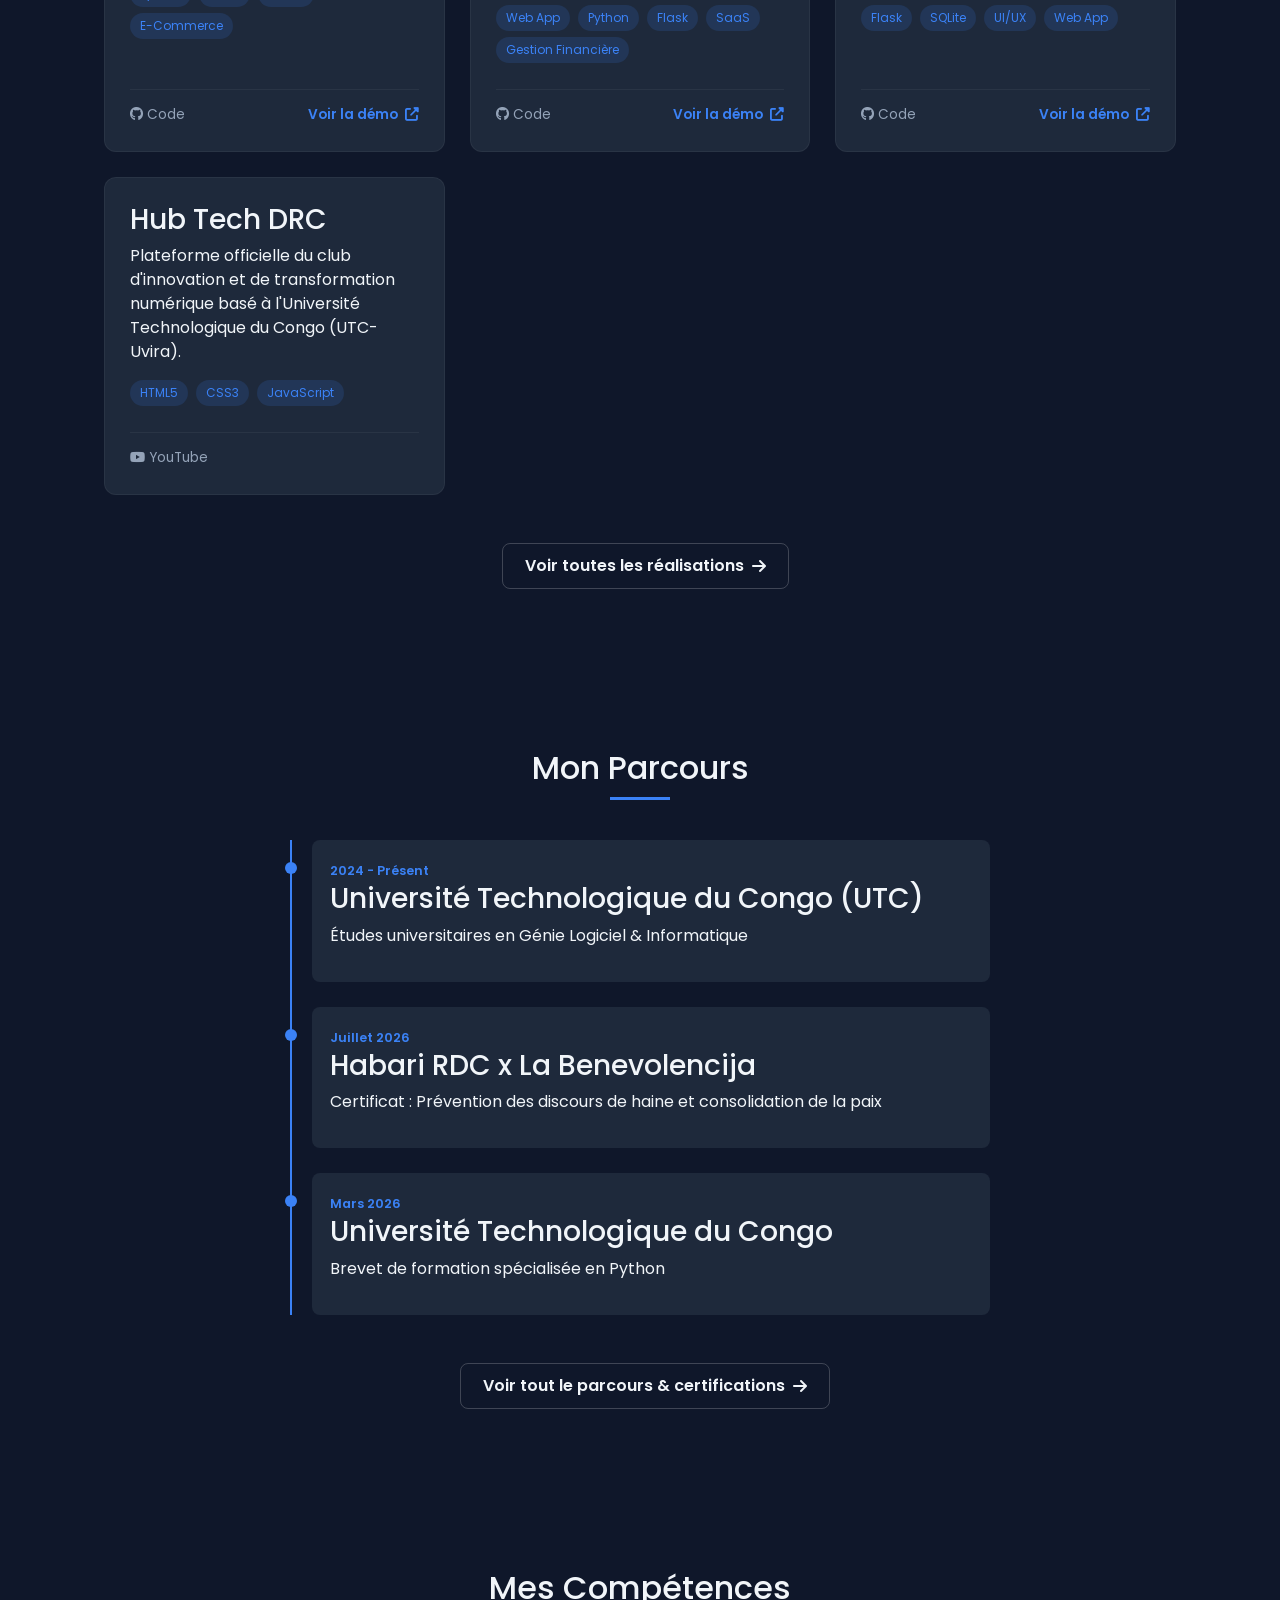
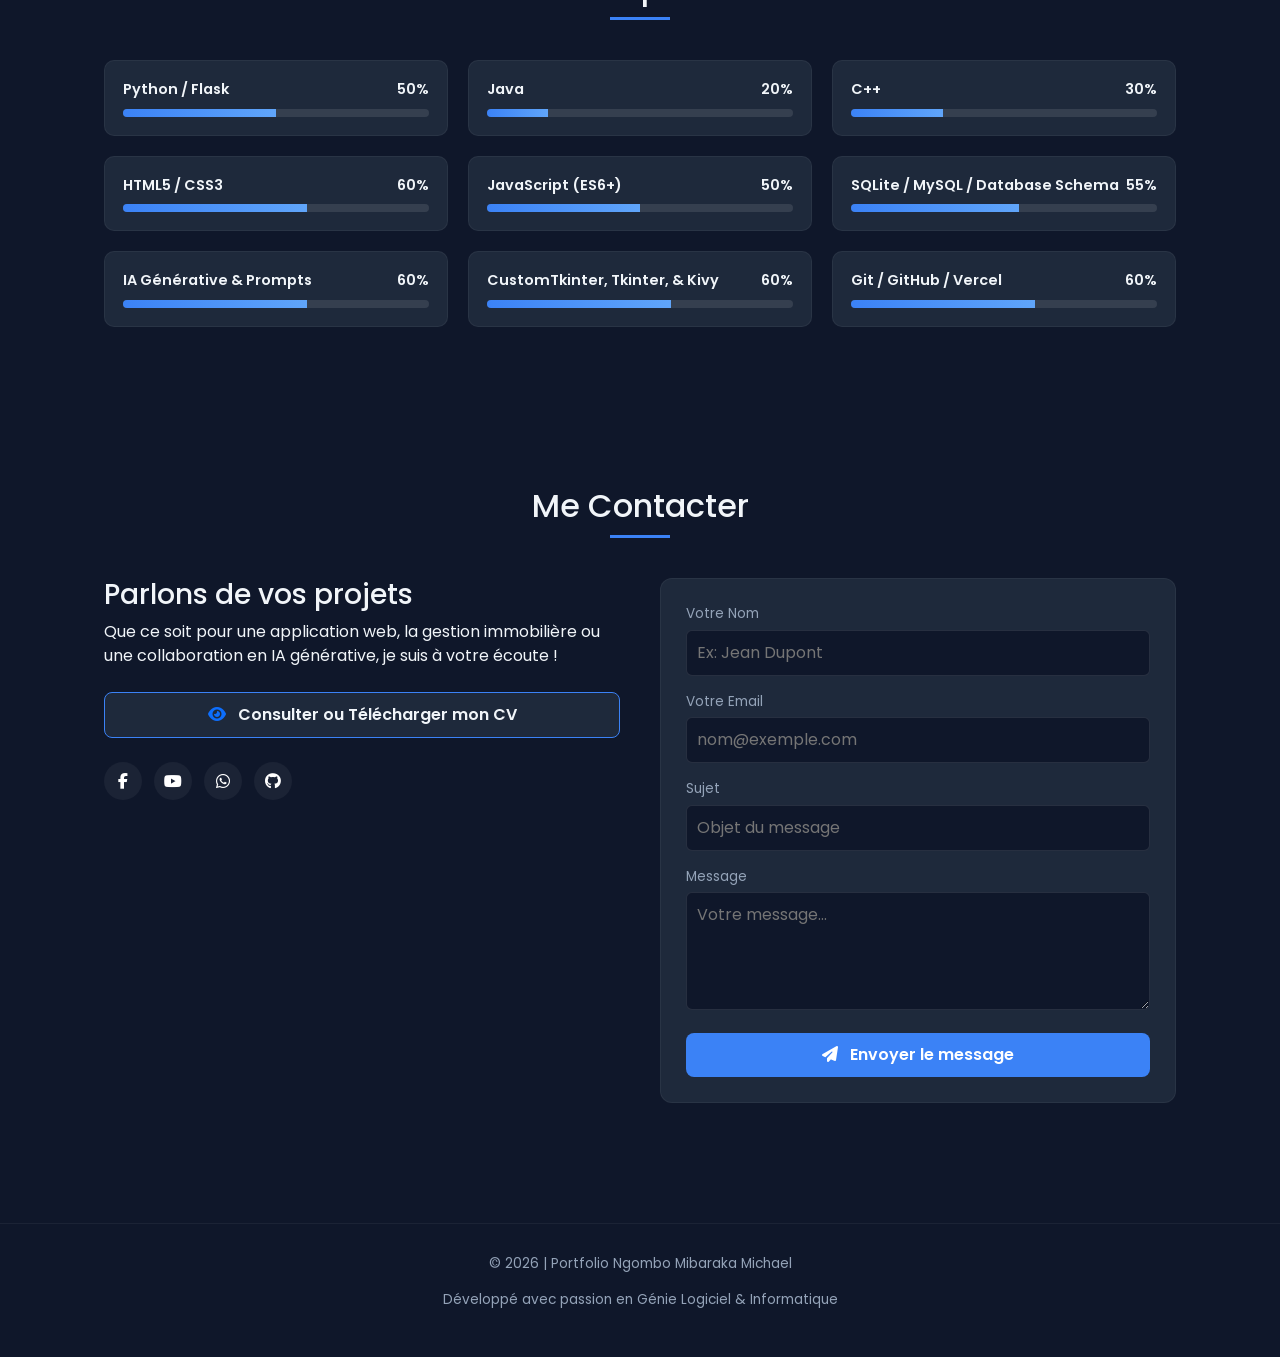
==== commit 837a56ca: "Modifications" ====
--- a/index.html
+++ b/index.html
@@ -148,6 +148,7 @@
                         <h3>EduGest</h3>
                         <p data-i18n="desc_edugest">Système SaaS de gestion d'établissements scolaires : suivi académique, registres d'élèves et comptabilité financière.</p>
                         <div class="tags">
+                            <span class="tag">Web App</span>
                             <span class="tag">Python</span>
                             <span class="tag">Flask</span>
                             <span class="tag">SaaS</span>
@@ -213,7 +214,7 @@
                 <div class="timeline-item">
                     <span class="timeline-date">2024 - Présent</span>
                     <h3>Université Technologique du Congo (UTC)</h3>
-                    <p data-i18n="tl_utc">Études supérieures en Génie Logiciel & Informatique</p>
+                    <p data-i18n="tl_utc">Études universitaires en Génie Logiciel & Informatique</p>
                 </div>
 
                 <div class="timeline-item">
